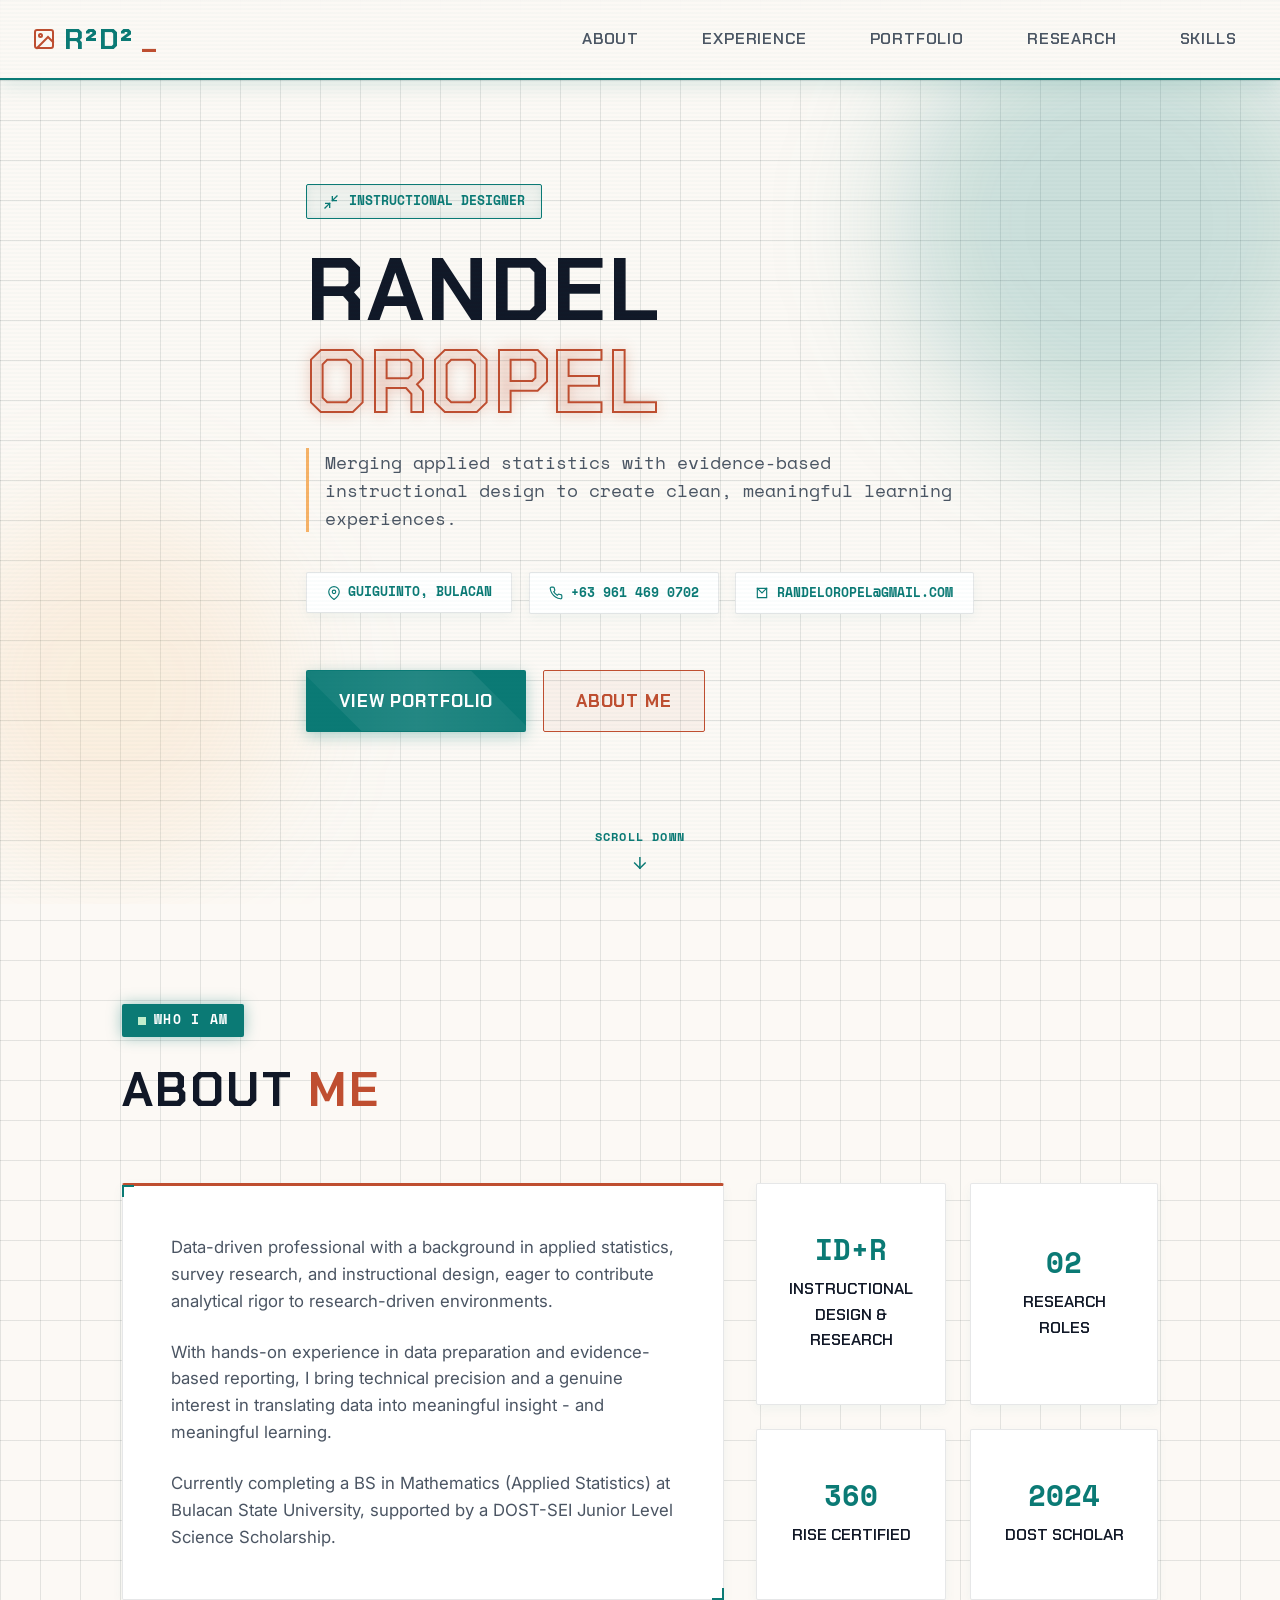
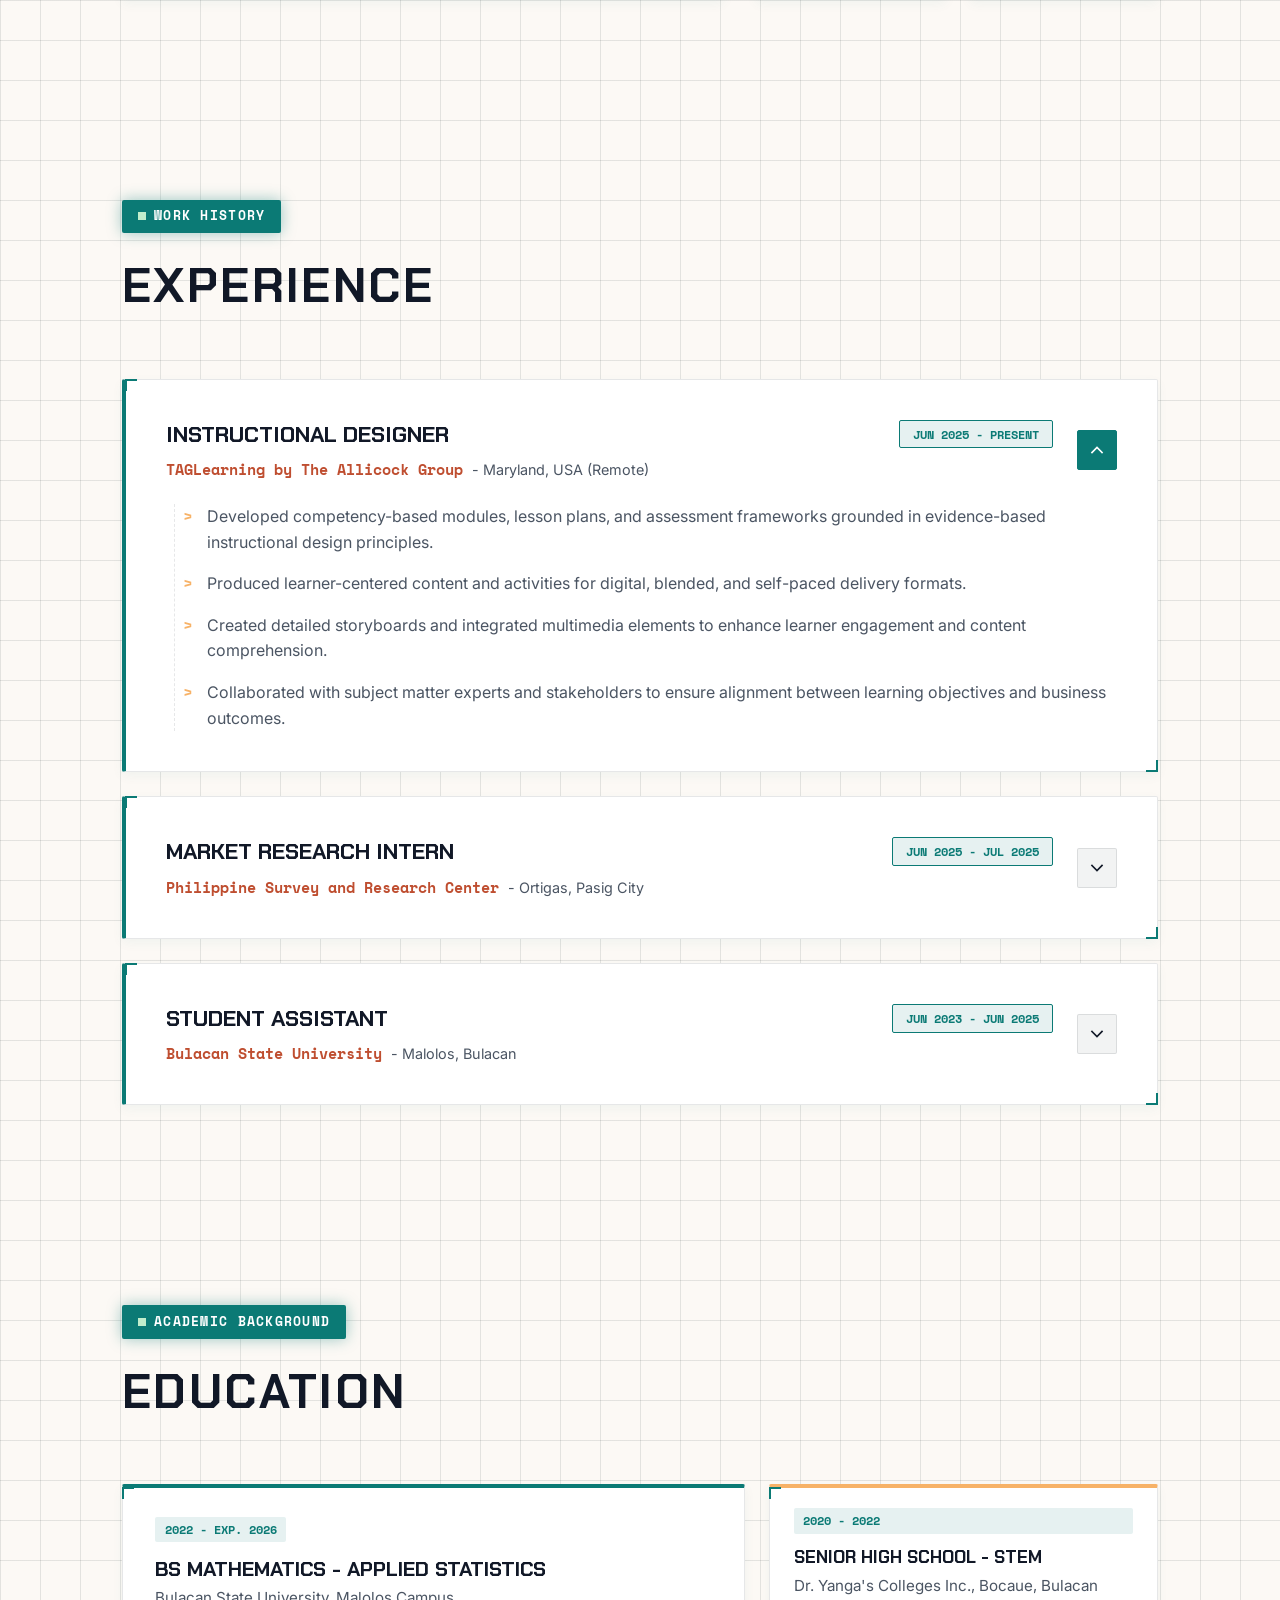
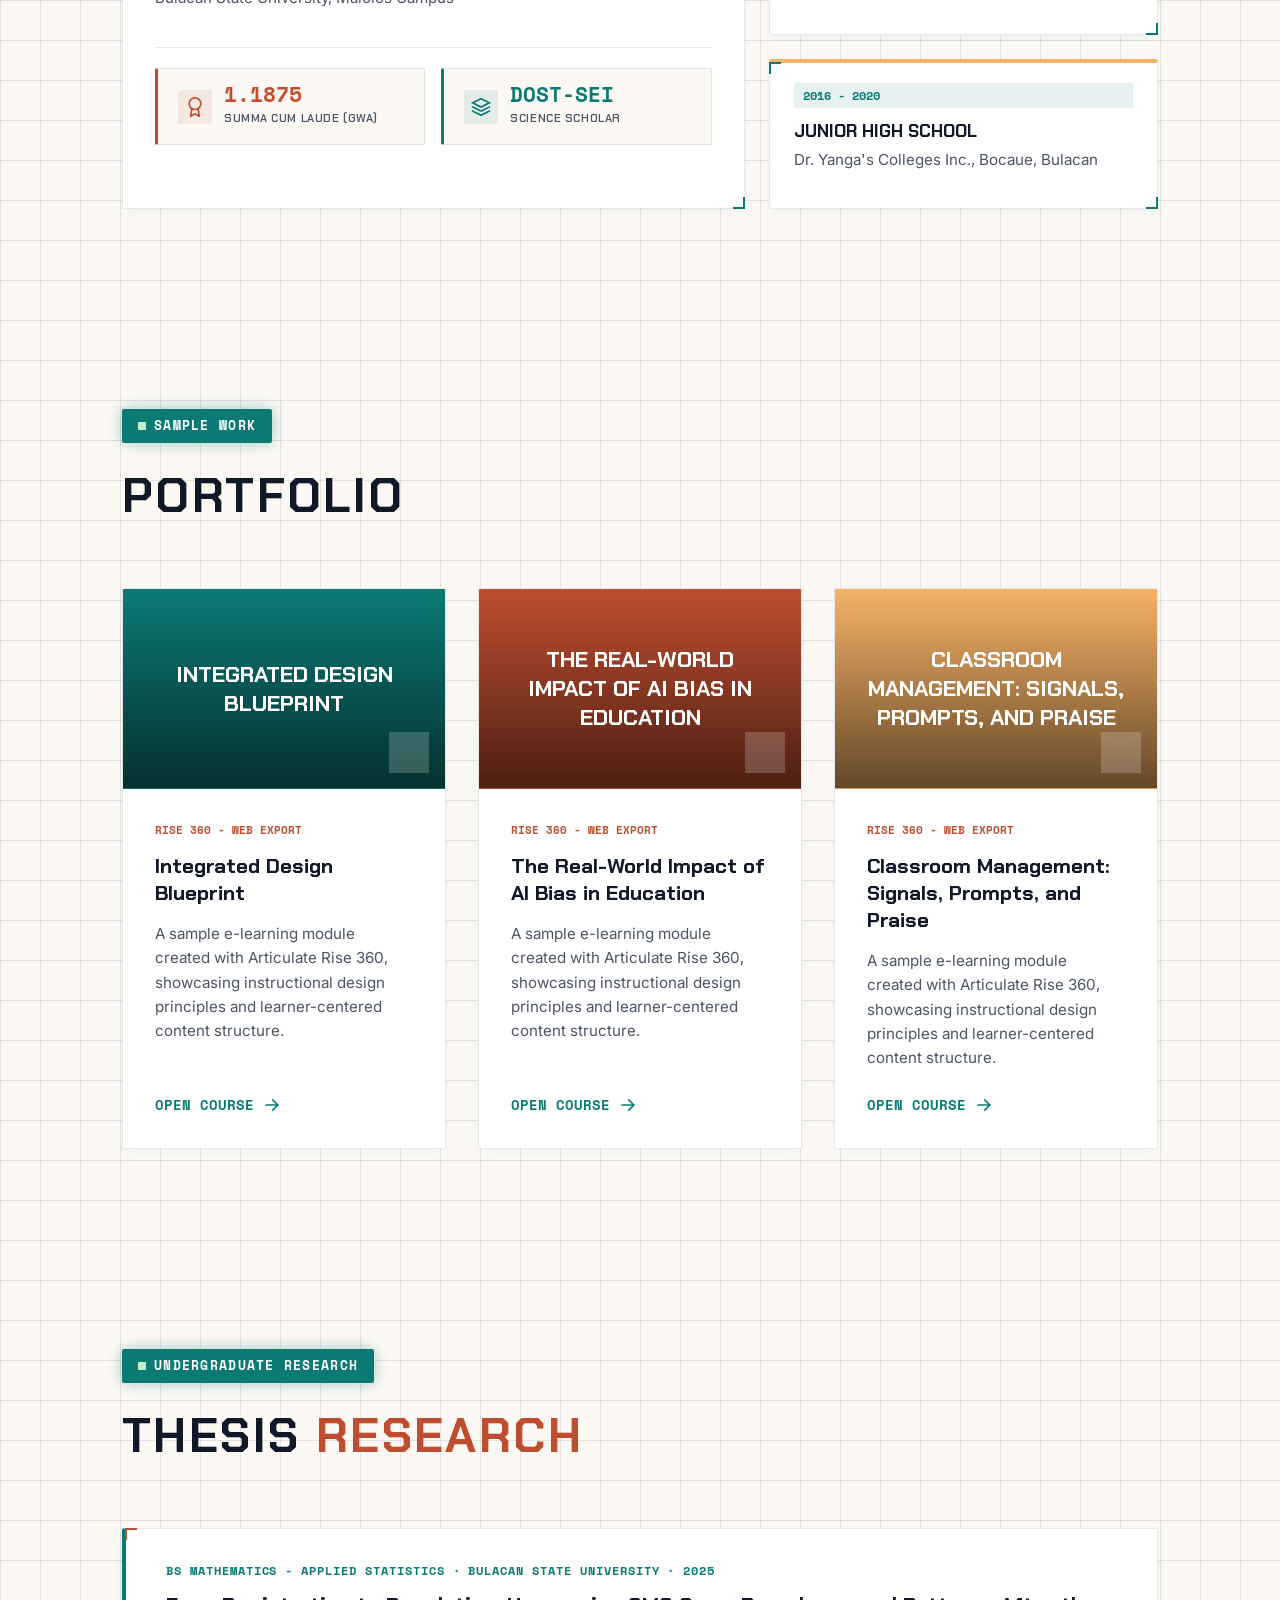
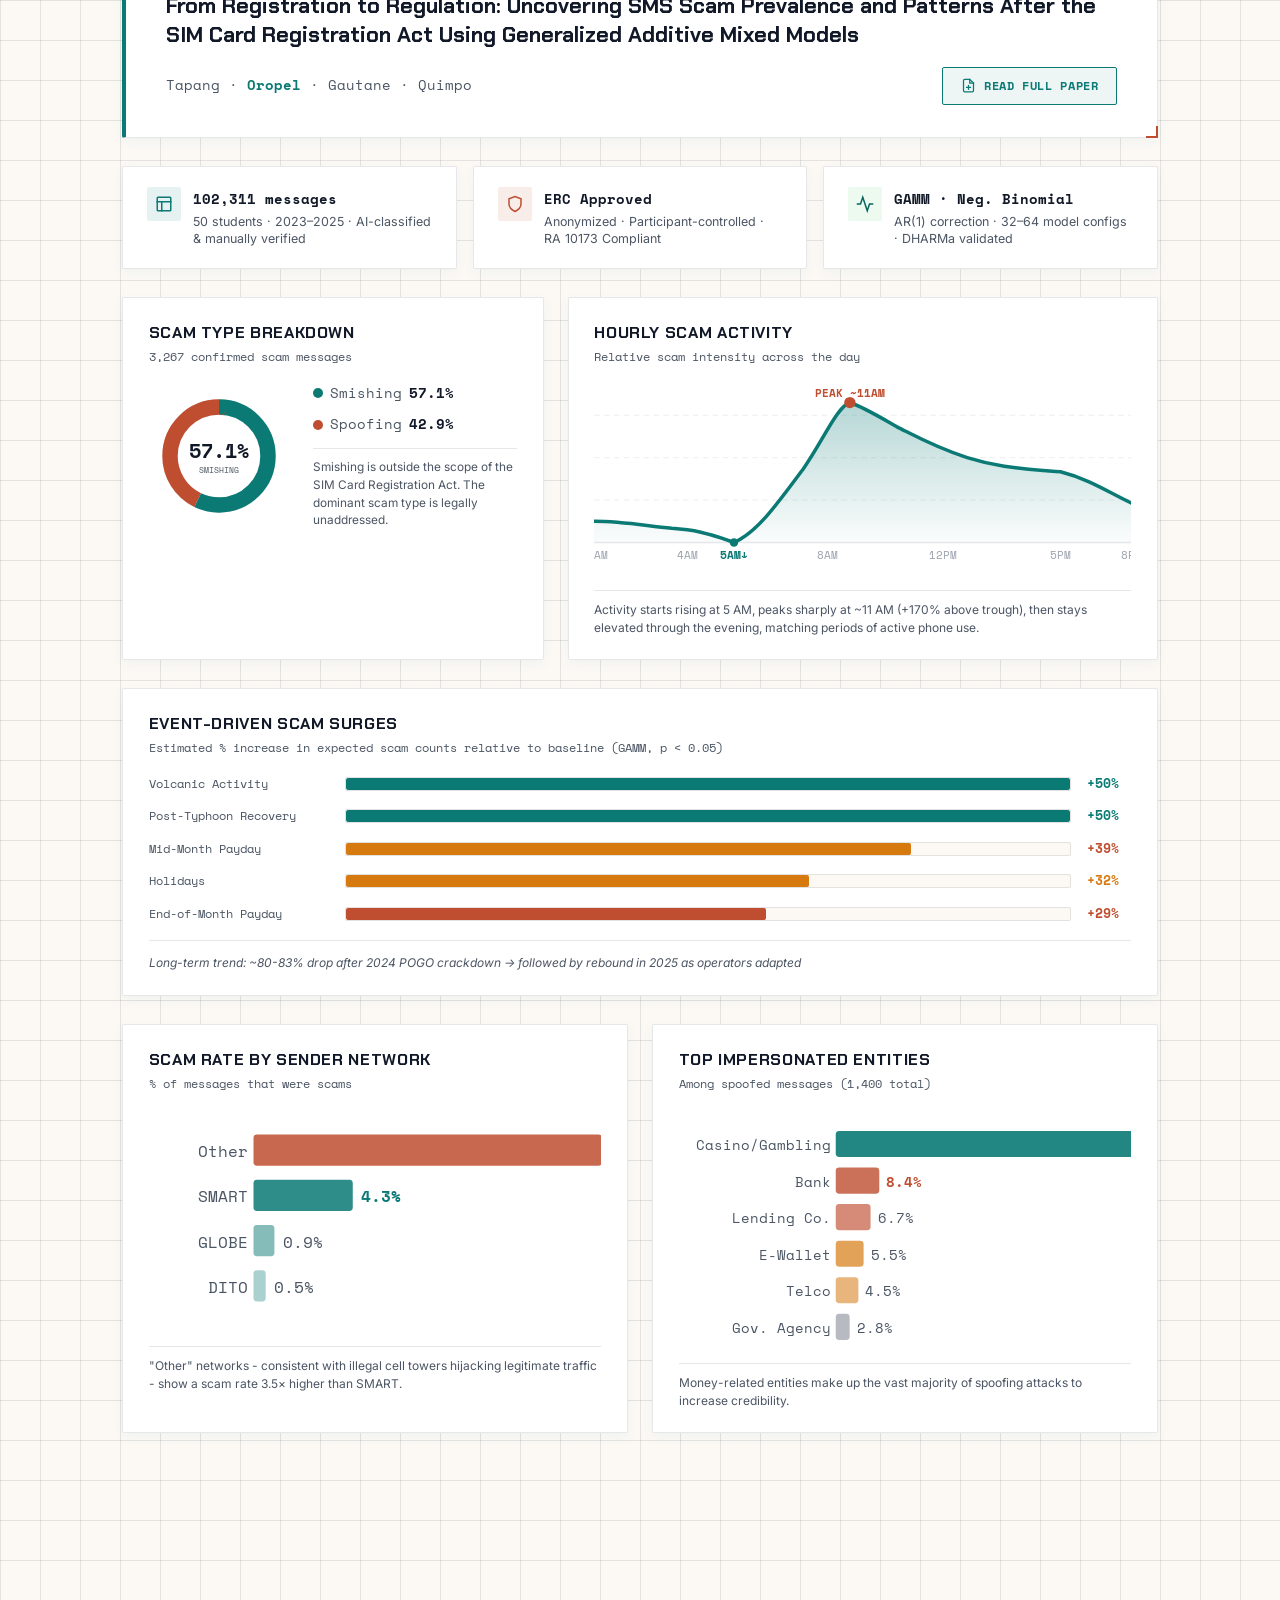
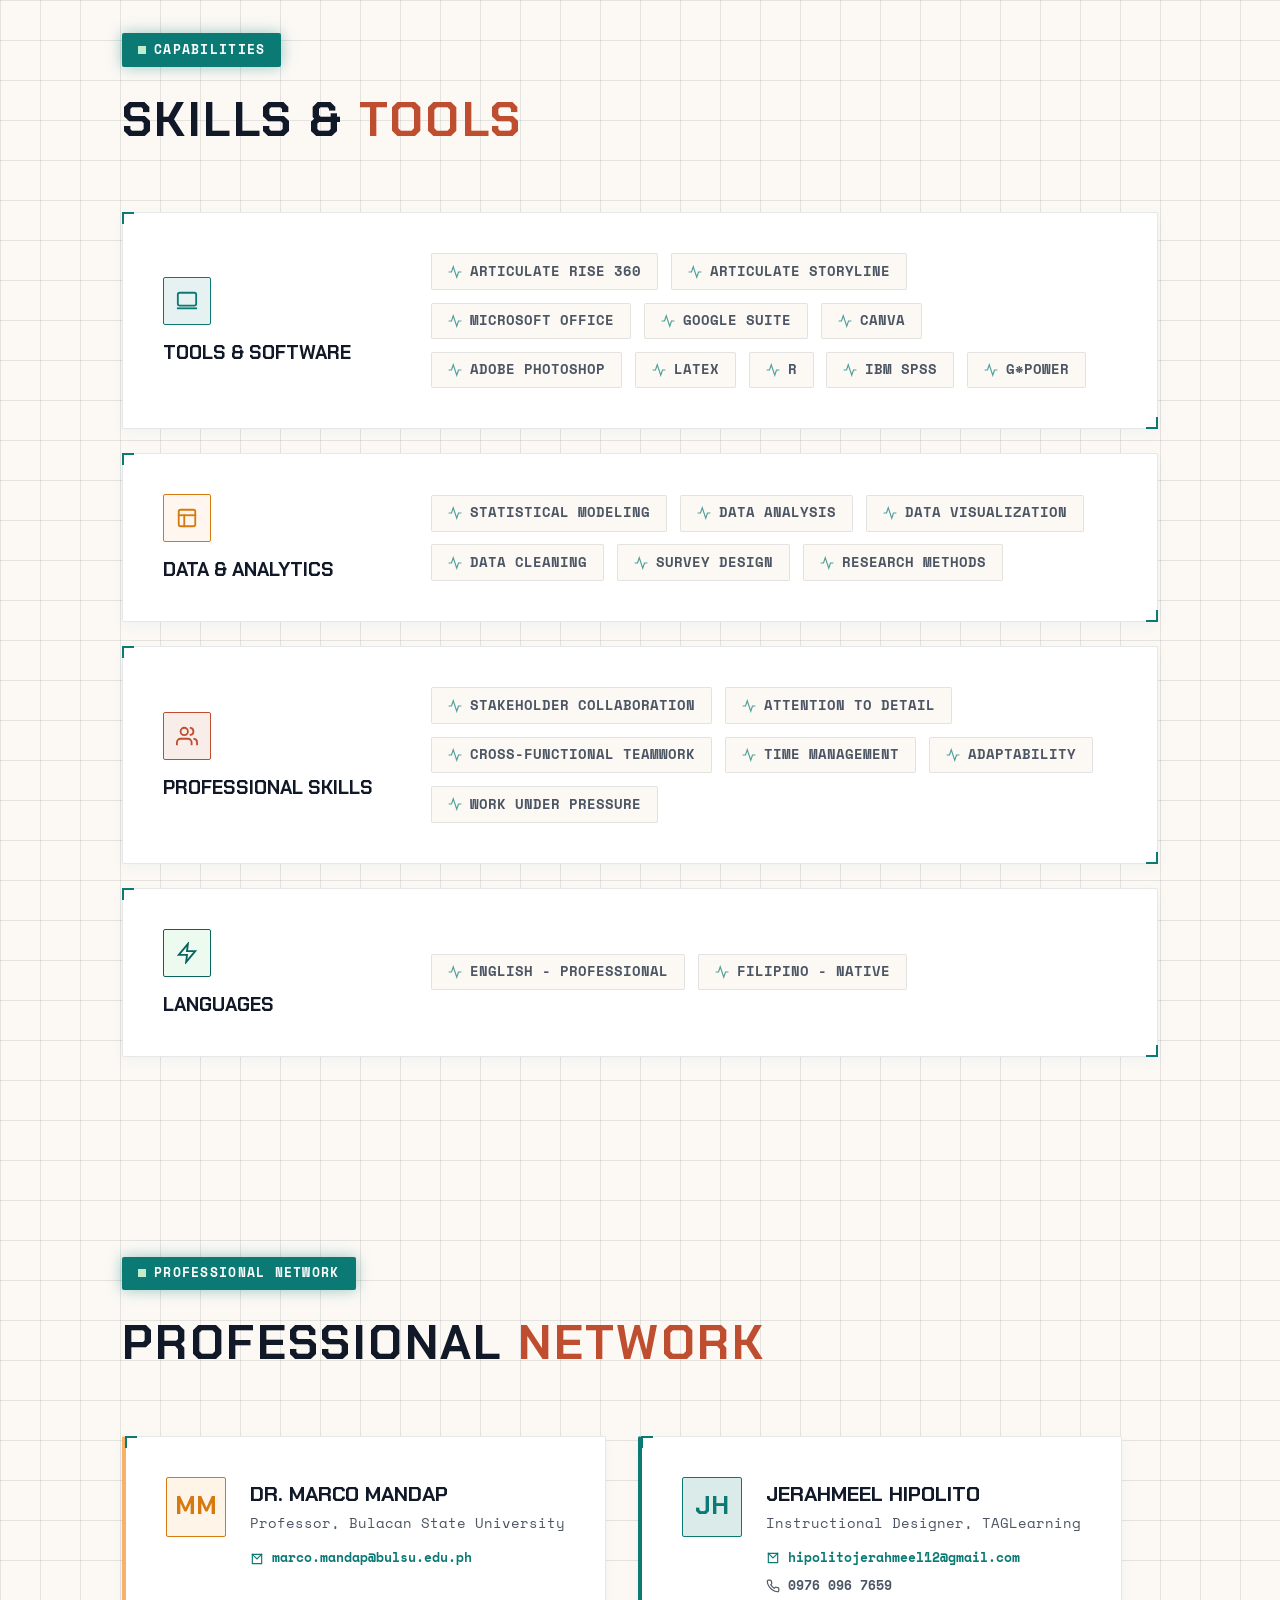
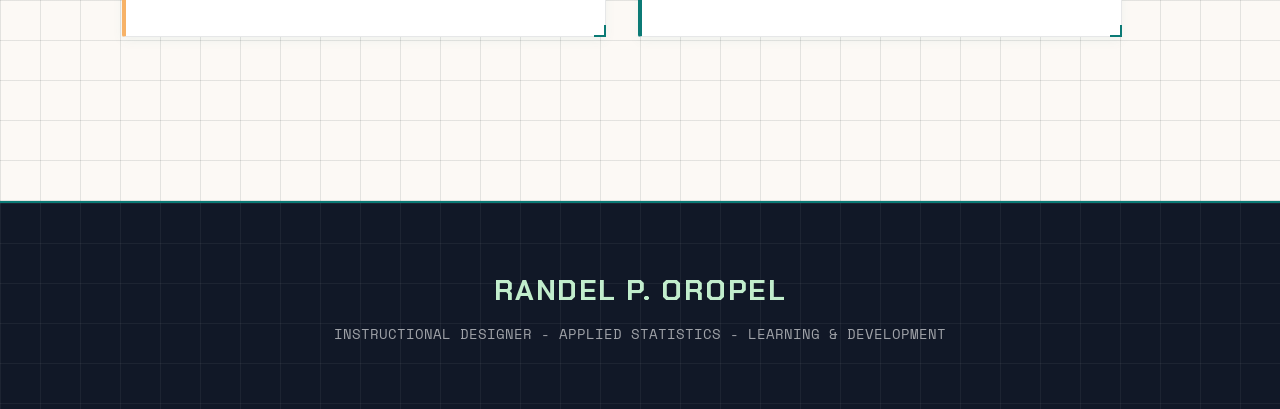
==== index.html @ b479fe87 "Update index.html" ====
<!DOCTYPE html>
<html lang="en">
<head>
  <meta charset="UTF-8" />
  <meta name="viewport" content="width=device-width, initial-scale=1.0" />
  <title>R²D² - Interactive Portfolio</title>
  
  <link rel="preconnect" href="https://fonts.googleapis.com" />
  <link rel="preconnect" href="https://fonts.gstatic.com" crossorigin />
  <link href="https://fonts.googleapis.com/css2?family=Chakra+Petch:wght@400;500;600;700&family=Inter:wght@400;500;600&family=Space+Mono:ital,wght@0,400;0,700;1,400&display=swap" rel="stylesheet" />

  <style>
    /* ─── Palette (Robotic HUD Theme) ────────────────────────── */
    :root {
      --rosy-copper:   #bf4e30;
      --tea-green:     #c1edcc;
      --ink-black:     #0d1b1e;
      --deep-ocean:    #0b7a75;
      --deep-ocean-glow: rgba(11, 122, 117, 0.4);
      --light-caramel: #f7b267;

      --bg:       #fcf9f5; 
      --surface:  #ffffff;
      --border-light: rgba(13, 27, 30, 0.1);
      --border:       rgba(11, 122, 117, 0.4); /* Teal robotic borders */
      --text-main:    #111827;
      --text-muted:   #4b5563;

      --font-display: 'Chakra Petch', sans-serif;
      --font-mono:    'Space Mono', monospace;
      --font-body:    'Inter', sans-serif;
      
      /* Sharper robotic corners */
      --radius-sm: 2px;
      --radius-md: 6px;
      --radius-lg: 8px;
      --radius-pill: 4px;

      --shadow-sm: 0 4px 12px rgba(11, 122, 117, 0.05);
      --shadow-glow: 0 0 15px var(--deep-ocean-glow);
      
      --transition: all 0.3s cubic-bezier(0.25, 0.8, 0.25, 1);
    }

    /* ─── Reset & Core Elements ──────────────────────────────── */
    *, *::before, *::after { box-sizing: border-box; margin: 0; padding: 0; }
    html { scroll-behavior: smooth; }
    body {
      background-color: var(--bg);
      /* Tech Grid Background */
      background-image: 
        linear-gradient(to right, var(--border-light) 1px, transparent 1px),
        linear-gradient(to bottom, var(--border-light) 1px, transparent 1px);
      background-size: 40px 40px;
      color: var(--text-main);
      font-family: var(--font-body);
      font-size: 16px;
      line-height: 1.6;
      overflow-x: hidden;
    }
    a { color: inherit; text-decoration: none; }
    svg { flex-shrink: 0; }

    /* HUD Scanline overlay */
    body::before {
      content: "";
      position: fixed;
      top: 0; left: 0; width: 100vw; height: 100vh;
      background: repeating-linear-gradient(0deg, transparent, transparent 2px, rgba(11, 122, 117, 0.02) 2px, rgba(11, 122, 117, 0.02) 4px);
      pointer-events: none;
      z-index: 9999;
    }

    .container { max-width: 1100px; margin: 0 auto; padding: 0 2rem; }
    
    .label {
      font-family: var(--font-mono);
      font-size: 0.8rem;
      font-weight: 700;
      letter-spacing: 0.1em;
      text-transform: uppercase;
      background: var(--deep-ocean);
      color: #ffffff;
      padding: 0.4rem 1rem;
      border-radius: var(--radius-sm);
      display: inline-flex;
      align-items: center;
      gap: 0.5rem;
      margin-bottom: 1.5rem;
      box-shadow: var(--shadow-glow);
    }
    .label::before {
      content: ''; display: inline-block; width: 8px; height: 8px; background: var(--tea-green); animation: blink 1s infinite;
    }

    @keyframes blink { 0%, 100% { opacity: 1; } 50% { opacity: 0; } }

    /* ─── NAV (Robotic HUD Header) ───────────────────────────── */
    nav {
      position: sticky; top: 0; z-index: 1000;
      width: 100%;
      padding: 1rem 2rem;
      display: flex; justify-content: space-between; align-items: center;
      background: rgba(252, 249, 245, 0.9);
      backdrop-filter: blur(8px);
      -webkit-backdrop-filter: blur(8px);
      border-bottom: 2px solid var(--deep-ocean);
      box-shadow: 0 4px 20px rgba(11, 122, 117, 0.15);
    }
    .nav-logo {
      font-family: var(--font-display);
      font-size: 1.8rem;
      font-weight: 800;
      color: var(--deep-ocean);
      display: flex; align-items: center; gap: 0.5rem;
      letter-spacing: 0.05em;
    }
    .nav-logo svg { color: var(--rosy-copper); }
    .cursor { animation: blink 1.2s infinite step-end; color: var(--rosy-copper); }
    
    .nav-links { display: flex; gap: 2.5rem; }
    .nav-links a {
      font-family: var(--font-display);
      font-size: 1rem;
      font-weight: 600;
      color: var(--text-muted);
      text-transform: uppercase;
      letter-spacing: 0.05em;
      transition: var(--transition);
      display: flex; align-items: center; gap: 0.3rem;
    }
    .nav-links a::before { content: '['; opacity: 0; color: var(--deep-ocean); transition: var(--transition); }
    .nav-links a::after { content: ']'; opacity: 0; color: var(--deep-ocean); transition: var(--transition); }
    .nav-links a:hover { color: var(--deep-ocean); text-shadow: 0 0 8px var(--deep-ocean-glow); }
    .nav-links a:hover::before, .nav-links a:hover::after { opacity: 1; }

    /* ─── HERO ───────────────────────────────────────────────── */
    #hero {
      min-height: calc(100vh - 76px);
      display: flex; align-items: center;
      position: relative; overflow: hidden;
      padding-top: 2rem;
    }
    
    /* Energy Orbs / Cores */
    .hero-shape {
      position: absolute; z-index: 0; border-radius: 50%;
      filter: blur(60px); animation: pulseCore 6s infinite alternate;
    }
    .hero-shape.s1 {
      width: 450px; height: 450px; background: rgba(11, 122, 117, 0.2);
      top: -10%; right: -5%;
    }
    .hero-shape.s2 {
      width: 350px; height: 350px; background: rgba(247, 178, 103, 0.15);
      bottom: 5%; left: -5%; animation-delay: -3s;
    }
    @keyframes pulseCore {
      0% { transform: scale(1); opacity: 0.8; }
      100% { transform: scale(1.1); opacity: 0.4; }
    }

    .hero-inner { position: relative; z-index: 1; display: flex; flex-direction: column; align-items: flex-start; }
    
    .hero-eyebrow {
      display: flex; align-items: center; gap: .6rem;
      margin-bottom: 1.5rem;
      background: rgba(11, 122, 117, 0.05);
      border: 1px solid var(--deep-ocean);
      padding: 0.4rem 1rem;
      border-radius: var(--radius-sm);
      font-family: var(--font-mono);
      font-weight: 700;
      font-size: 0.8rem;
      color: var(--deep-ocean);
      text-transform: uppercase;
      box-shadow: inset 0 0 10px rgba(11, 122, 117, 0.1);
    }
    .hero-eyebrow svg { color: var(--deep-ocean); }

    h1 {
      font-family: var(--font-display);
      font-size: clamp(3rem, 8vw, 5.5rem);
      font-weight: 800;
      line-height: 1.05;
      letter-spacing: 0.02em;
      margin-bottom: 1.2rem;
      color: var(--text-main);
      text-transform: uppercase;
    }
    h1 em {
      font-style: normal;
      color: transparent;
      -webkit-text-stroke: 2px var(--rosy-copper);
      text-shadow: 0 0 15px rgba(191, 78, 48, 0.3);
    }
    .hero-sub {
      font-family: var(--font-mono);
      font-size: clamp(0.9rem, 1.5vw, 1.1rem);
      font-weight: 400;
      line-height: 1.6;
      color: var(--text-muted);
      margin-bottom: 2.5rem;
      max-width: 650px;
      border-left: 3px solid var(--light-caramel);
      padding-left: 1rem;
    }
    .hero-contact {
      display: flex; flex-wrap: wrap; gap: 1rem;
      margin-bottom: 3.5rem;
    }
    .contact-pill {
      display: flex; align-items: center; gap: .5rem;
      font-family: var(--font-mono);
      font-size: 0.8rem; font-weight: 700;
      color: var(--deep-ocean); 
      background: var(--surface);
      padding: 0.6rem 1.2rem;
      border-radius: var(--radius-sm);
      border: 1px solid var(--border-light);
      box-shadow: var(--shadow-sm);
      transition: var(--transition);
      text-transform: uppercase;
    }
    a.contact-pill:hover { 
      background: var(--deep-ocean);
      color: #fff;
      border-color: var(--deep-ocean);
      transform: translateY(-2px);
      box-shadow: var(--shadow-glow);
    }
    a.contact-pill:hover svg { color: #fff; }

    .cta-row { display: flex; gap: 1rem; flex-wrap: wrap; }
    
    .btn {
      display: inline-flex; justify-content: center; align-items: center; gap: 0.6rem;
      padding: 1rem 2rem;
      font-family: var(--font-display);
      font-weight: 700;
      font-size: 1.1rem;
      border-radius: var(--radius-sm);
      cursor: pointer;
      transition: var(--transition);
      border: 1px solid transparent;
      text-transform: uppercase;
      letter-spacing: 0.05em;
    }
    .btn-primary { 
      background: var(--deep-ocean); 
      color: #fff; 
      box-shadow: 0 4px 15px rgba(11, 122, 117, 0.3);
      position: relative;
      overflow: hidden;
    }
    .btn-primary::after {
      content: ''; position: absolute; top: -50%; left: -50%; width: 200%; height: 200%;
      background: linear-gradient(45deg, transparent, rgba(255,255,255,0.1), transparent);
      transform: rotate(45deg); transition: 0.5s;
    }
    .btn-primary:hover::after { left: 100%; }
    .btn-primary:hover { 
      background: #09635f; 
      box-shadow: var(--shadow-glow);
    }
    .btn-outline { 
      background: rgba(191, 78, 48, 0.05); 
      color: var(--rosy-copper); 
      border-color: var(--rosy-copper);
    }
    .btn-outline:hover { 
      background: var(--rosy-copper);
      color: #fff; 
      box-shadow: 0 0 15px rgba(191, 78, 48, 0.4); 
    }

    .scroll-hint {
      position: absolute; bottom: 2rem; left: 50%;
      transform: translateX(-50%);
      display: flex; flex-direction: column; align-items: center; gap: .5rem;
      font-family: var(--font-mono); font-size: 0.75rem; font-weight: 700;
      color: var(--deep-ocean); animation: bounce 2s infinite;
      text-transform: uppercase; letter-spacing: 0.1em;
    }
    @keyframes bounce {
      0%,100% { transform: translateX(-50%) translateY(0); }
      50% { transform: translateX(-50%) translateY(6px); }
    }

    /* ─── SECTION BASE ───────────────────────────────────────── */
    section { padding: 100px 0; position: relative; z-index: 1; }
    .section-header { margin-bottom: 4rem; display: flex; flex-direction: column; align-items: flex-start; }
    .section-header h2 {
      font-family: var(--font-display);
      font-size: clamp(2.2rem, 5vw, 3rem);
      font-weight: 700; line-height: 1.2; color: var(--text-main);
      text-transform: uppercase; letter-spacing: 0.05em;
    }
    .section-header h2 em { font-style: normal; color: var(--rosy-copper); }

    /* ─── CARDS ─────────────────────────── */
    .card, .stat-card, .edu-card, .accordion-item, .skill-row, .ref-card {
      background: var(--surface); 
      border: 1px solid var(--border-light);
      border-radius: var(--radius-sm); 
      box-shadow: var(--shadow-sm);
      position: relative;
      transition: var(--transition);
    }
    
    .card::before, .edu-card::before, .skill-row::before, .accordion-item::before, .ref-card::before {
      content: ''; position: absolute; top: -1px; left: -1px; width: 12px; height: 12px;
      border-top: 2px solid var(--deep-ocean); border-left: 2px solid var(--deep-ocean);
      transition: var(--transition);
    }
    .card::after, .edu-card::after, .skill-row::after, .accordion-item::after, .ref-card::after {
      content: ''; position: absolute; bottom: -1px; right: -1px; width: 12px; height: 12px;
      border-bottom: 2px solid var(--deep-ocean); border-right: 2px solid var(--deep-ocean);
      transition: var(--transition);
    }
    .card:hover::before, .card:hover::after, .edu-card:hover::before, .edu-card:hover::after, 
    .skill-row:hover::before, .skill-row:hover::after, .accordion-item:hover::before, .accordion-item:hover::after,
    .ref-card:hover::before, .ref-card:hover::after {
      width: 24px; height: 24px; border-color: var(--rosy-copper);
    }

    .card:hover, .stat-card:hover, .edu-card:hover, .skill-row:hover, .ref-card:hover { 
      transform: translateY(-4px); 
      box-shadow: var(--shadow-glow); 
      border-color: var(--border);
    }

    /* ─── ABOUT ──────────────────────────────────────────────── */
    .about-grid { display: grid; grid-template-columns: 1.2fr 0.8fr; gap: 2rem; align-items: stretch; }
    .card { padding: 3rem; }
    .about-text { border-top: 3px solid var(--rosy-copper); }
    .about-text p { color: var(--text-muted); font-size: 1.05rem; margin-bottom: 1.5rem; }
    .about-text p:last-child { margin-bottom: 0; }
    .about-stats { display: grid; grid-template-columns: 1fr 1fr; gap: 1.5rem; }
    
    .stat-card {
      padding: 2rem; display: flex; flex-direction: column; justify-content: center; align-items: center; text-align: center;
    }
    .stat-card .num {
      font-family: var(--font-mono); font-size: 1.8rem; font-weight: 700;
      color: var(--deep-ocean); line-height: 1; margin-bottom: .8rem;
      white-space: nowrap;
    }
    .stat-card .desc { font-family: var(--font-display); font-size: 1rem; font-weight: 600; color: var(--text-main); text-transform: uppercase; }

    /* ─── EXPERIENCE (ACCORDION) ─────────────────────────────── */
    .accordion-container { display: flex; flex-direction: column; gap: 1.5rem; }
    .accordion-item { border-left: 4px solid var(--deep-ocean); }
    
    .accordion-header {
      width: 100%; text-align: left; background: transparent; border: none;
      padding: 2.5rem; cursor: pointer; display: flex; justify-content: space-between; align-items: center; color: inherit;
    }
    .accordion-item.open .accordion-header { padding-bottom: 1.5rem; }
    
    .accordion-header-content { flex: 1; display: flex; flex-direction: column; gap: 0.6rem; }
    .ti-header { display: flex; justify-content: space-between; align-items: center; flex-wrap: wrap; gap: 1rem; }
    .ti-role { font-family: var(--font-display); font-size: 1.4rem; font-weight: 700; color: var(--text-main); text-transform: uppercase;}
    .ti-date {
      font-family: var(--font-mono); font-size: 0.75rem; font-weight: 600;
      background: rgba(11, 122, 117, 0.1); color: var(--deep-ocean); border: 1px solid var(--deep-ocean);
      padding: 0.3rem 0.8rem; border-radius: var(--radius-sm);
    }
    .ti-org { font-family: var(--font-mono); font-size: 0.95rem; font-weight: 600; color: var(--rosy-copper); margin-bottom: 0; }
    .ti-org em { font-family: var(--font-body); font-style: normal; color: var(--text-muted); font-size: 0.9rem; font-weight: 400; }
    
    .accordion-icon {
      width: 40px; height: 40px; border-radius: var(--radius-sm);
      background: rgba(13, 27, 30, 0.05); border: 1px solid var(--border-light);
      display: flex; align-items: center; justify-content: center;
      transition: var(--transition); flex-shrink: 0; margin-left: 1.5rem; color: var(--text-main);
    }
    .accordion-item.open .accordion-icon { background: var(--deep-ocean); color: #fff; border-color: var(--deep-ocean); transform: rotate(180deg); }

    .accordion-content {
      max-height: 0; overflow: hidden; transition: max-height 0.5s cubic-bezier(0.25, 0.8, 0.25, 1), padding 0.3s ease; padding: 0 2.5rem;
    }
    .accordion-item.open .accordion-content { max-height: 1000px; padding-bottom: 2.5rem; }

    .ti-bullets { list-style: none; padding: 0; margin: 0; border-left: 1px dashed var(--border-light); margin-left: 0.5rem; }
    .ti-bullets li {
      position: relative; padding-left: 2rem; color: var(--text-muted); font-weight: 400; font-size: 1rem; margin-bottom: 1rem;
    }
    .ti-bullets li:last-child { margin-bottom: 0; }
    .ti-bullets li::before {
      content: '>'; position: absolute; left: 0.5rem; top: 0; color: var(--light-caramel); font-family: var(--font-mono); font-weight: bold;
    }

    /* ─── EDUCATION ─────────────────────────────────── */
    .edu-grid { display: grid; grid-template-columns: 1.6fr 1fr; gap: 1.5rem; align-items: stretch; }
    .edu-column { display: flex; flex-direction: column; gap: 1.5rem; height: 100%; }
    .edu-card { padding: 1.75rem 2rem; display: flex; flex-direction: column; }
    .college-card { border-top: 4px solid var(--deep-ocean); height: 100%; }
    .hs-card { border-top: 4px solid var(--light-caramel); justify-content: center; flex: 1; padding: 1.25rem 1.5rem; }
    
    .edu-degree { font-family: var(--font-display); font-size: 1.3rem; font-weight: 700; margin-bottom: .3rem; color: var(--text-main); line-height: 1.3; text-transform: uppercase;}
    .hs-card .edu-degree { font-size: 1.1rem; }
    .edu-school { color: var(--text-muted); font-size: 0.95rem; font-weight: 400; margin-bottom: 1rem; }
    .edu-years { font-family: var(--font-mono); font-weight: 600; font-size: .75rem; color: var(--deep-ocean); margin-bottom: 0.75rem; display: inline-block; background: rgba(11,122,117,0.1); padding: 0.2rem 0.6rem; border-radius: 2px;}
    
    .edu-widgets { display: grid; grid-template-columns: 1fr 1fr; gap: 1rem; margin-top: 1.25rem; padding-top: 1.25rem; border-top: 1px solid var(--border-light); }
    .edu-widget {
      background: var(--bg); border: 1px solid var(--border-light); border-radius: var(--radius-sm);
      padding: 1rem 1.25rem; display: flex; flex-direction: row; align-items: center; gap: 0.75rem; transition: var(--transition);
      position: relative; overflow: hidden;
    }
    .honor-widget { border-left: 3px solid var(--rosy-copper); }
    .scholar-widget { border-left: 3px solid var(--deep-ocean); }
    .edu-widget:hover { transform: translateY(-2px); box-shadow: var(--shadow-sm); }
    
    .widget-icon {
      width: 34px; height: 34px; flex-shrink: 0; border-radius: var(--radius-sm);
      display: flex; align-items: center; justify-content: center;
    }
    .honor-widget .widget-icon { background: rgba(191, 78, 48, 0.1); color: var(--rosy-copper); }
    .scholar-widget .widget-icon { background: rgba(11, 122, 117, 0.1); color: var(--deep-ocean); }

    .widget-data { display: flex; flex-direction: column; }
    .widget-value { font-family: var(--font-mono); font-size: 1.3rem; font-weight: 700; line-height: 1; }
    .honor-widget .widget-value { color: var(--rosy-copper); }
    .scholar-widget .widget-value { color: var(--deep-ocean); }

    .widget-label {
      font-family: var(--font-display); font-size: 0.7rem; font-weight: 600; text-transform: uppercase;
      color: var(--text-muted); letter-spacing: 0.05em; margin-top: 0.3rem;
    }

    /* ─── RESEARCH / THESIS ──────────────────────────────────── */
    .research-card {
      border-top: 5px solid var(--deep-ocean);
      padding: 3rem;
    }
    .research-highlights h3 {
      font-family: var(--font-display);
      font-size: 1.2rem;
      color: var(--text-main);
      text-transform: uppercase;
      margin-bottom: 0.5rem;
    }

    /* ─── COURSES ────────────────────────────────────────────── */
    .courses-grid { display: grid; grid-template-columns: repeat(auto-fill, minmax(320px, 1fr)); gap: 2rem; }
    .course-card {
      background: var(--surface); border: 1px solid var(--border-light); border-radius: var(--radius-sm);
      overflow: hidden; cursor: pointer; box-shadow: var(--shadow-sm); transition: var(--transition);
      display: flex; flex-direction: column; position: relative;
    }
    .course-card::before, .course-card::after { display: none; } /* Remove brackets for images */
    .course-card:hover { transform: translateY(-6px); box-shadow: var(--shadow-glow); border-color: var(--border); }
    .course-thumb { height: 200px; position: relative; overflow: hidden; display: flex; align-items: center; justify-content: center; padding: 2rem; border-bottom: 1px solid var(--border-light); }
    .course-thumb::after { content:''; position: absolute; inset: 0; background: linear-gradient(0deg, rgba(0,0,0,0.6), transparent); }
    .course-thumb .thumb-label { font-family: var(--font-display); font-size: 1.4rem; font-weight: 700; color: #fff; text-align: center; line-height: 1.3; z-index: 2; text-transform: uppercase; }
    .course-thumb .play-icon {
      position: absolute; bottom: 1rem; right: 1rem; width: 40px; height: 40px; border-radius: var(--radius-sm);
      background: rgba(255, 255, 255, 0.2); backdrop-filter: blur(4px); display: flex; align-items: center; justify-content: center;
      color: #fff; z-index: 3; transition: var(--transition); border: 1px solid rgba(255,255,255,0.4);
    }
    .course-card:hover .play-icon { background: var(--deep-ocean); border-color: var(--deep-ocean); }
    .course-body { padding: 2rem; flex: 1; display: flex; flex-direction: column; background: var(--surface); }
    .course-tag { font-family: var(--font-mono); font-size: 0.7rem; font-weight: 700; color: var(--rosy-copper); margin-bottom: 0.8rem; text-transform: uppercase; }
    .course-title { font-family: var(--font-display); font-size: 1.3rem; font-weight: 700; line-height: 1.3; margin-bottom: 1rem; color: var(--text-main); }
    .course-desc { font-size: 0.95rem; font-weight: 400; color: var(--text-muted); flex: 1; margin-bottom: 1.5rem; line-height: 1.6; }
    .course-cta {
      display: inline-flex; align-items: center; gap: .5rem; font-family: var(--font-mono); font-weight: 700; font-size: 0.85rem; color: var(--deep-ocean); transition: var(--transition); text-transform: uppercase;
    }
    .course-card:hover .course-cta svg { transform: translateX(4px); }

    /* ─── SKILLS ─────────────────────────────────────────────── */
    .skills-list { display: flex; flex-direction: column; gap: 1.5rem; }
    .skill-row { padding: 2.5rem; display: flex; gap: 3rem; align-items: center; }
    
    .skill-category { flex: 0 0 220px; display: flex; flex-direction: column; gap: 1rem; }
    .skill-icon-box {
      width: 48px; height: 48px; border-radius: var(--radius-sm); border: 1px solid var(--border-light);
      display: flex; align-items: center; justify-content: center;
    }
    .skill-row:nth-child(1) .skill-icon-box { background: rgba(11, 122, 117, 0.1); color: var(--deep-ocean); border-color: var(--deep-ocean); }
    .skill-row:nth-child(2) .skill-icon-box { background: rgba(247, 178, 103, 0.1); color: #d67a10; border-color: #d67a10; }
    .skill-row:nth-child(3) .skill-icon-box { background: rgba(191, 78, 48, 0.1); color: var(--rosy-copper); border-color: var(--rosy-copper); }
    .skill-row:nth-child(4) .skill-icon-box { background: rgba(193, 237, 204, 0.3); color: #09635f; border-color: #09635f; }

    .skill-category h3 { font-family: var(--font-display); font-size: 1.2rem; font-weight: 700; color: var(--text-main); line-height: 1.2; text-transform: uppercase; }
    
    .skill-tags { display: flex; flex-wrap: wrap; gap: 0.8rem; flex: 1; }
    .skill-tag {
      padding: 0.4rem 1rem; font-size: 0.85rem; font-family: var(--font-mono); font-weight: 600;
      border-radius: var(--radius-sm); background: var(--bg); border: 1px solid var(--border-light);
      color: var(--text-muted); transition: var(--transition); display: inline-flex; align-items: center; gap: 0.5rem; text-transform: uppercase;
    }
    .skill-tag svg { color: var(--deep-ocean); opacity: 0.7; }
    .skill-tag:hover { background: var(--deep-ocean); color: #fff; border-color: var(--deep-ocean); transform: translateY(-2px); box-shadow: var(--shadow-sm); }
    .skill-tag:hover svg { color: var(--tea-green); opacity: 1; }

    /* ─── REFERENCES ─────────────────────────────────────────── */
    .ref-card { padding: 2.5rem; display: inline-flex; gap: 1.5rem; align-items: flex-start; min-width: 320px; max-width: 500px; border-left: 4px solid var(--light-caramel); }
    .ref-icon {
      width: 60px; height: 60px; flex-shrink: 0; border-radius: var(--radius-sm);
      background: rgba(247, 178, 103, 0.15); border: 1px solid #d67a10;
      display: flex; align-items: center; justify-content: center;
      font-family: var(--font-display); font-size: 1.6rem; font-weight: 700; color: #d67a10;
    }
    .ref-name { font-family: var(--font-display); font-size: 1.3rem; font-weight: 700; color: var(--text-main); text-transform: uppercase; }
    .ref-title { font-family: var(--font-mono); font-size: 0.85rem; font-weight: 400; color: var(--text-muted); margin: .2rem 0 .8rem 0; }
    .ref-email { font-family: var(--font-mono); font-size: 0.8rem; font-weight: 600; color: var(--deep-ocean); display: inline-flex; align-items: center; gap: 0.5rem; }

    /* ─── FOOTER ─────────────────────────────────────────────── */
    footer {
      background: var(--text-main); border-top: 2px solid var(--deep-ocean);
      padding: 4rem 2rem; text-align: center; margin-top: 4rem; color: #ffffff;
      position: relative;
    }
    footer::before {
      content: ''; position: absolute; top: 0; left: 0; width: 100%; height: 100%;
      background-image: linear-gradient(to right, rgba(255,255,255,0.05) 1px, transparent 1px), linear-gradient(to bottom, rgba(255,255,255,0.05) 1px, transparent 1px);
      background-size: 40px 40px; pointer-events: none;
    }
    .footer-name { font-family: var(--font-display); font-size: 1.8rem; font-weight: 700; color: var(--tea-green); margin-bottom: .5rem; letter-spacing: 0.05em; text-transform: uppercase;}
    .footer-note { font-family: var(--font-mono); font-weight: 400; font-size: 0.9rem; color: rgba(255, 255, 255, 0.6); text-transform: uppercase; }

    /* ─── MODAL / LIGHTBOX ───────────────────────────────────── */
    #modal {
      display: none; position: fixed; inset: 0; z-index: 9999;
      background: rgba(13, 27, 30, 0.85); backdrop-filter: blur(10px); -webkit-backdrop-filter: blur(10px); flex-direction: column;
    }
    #modal.open { display: flex; }
    .modal-bar {
      display: flex; justify-content: space-between; align-items: center;
      padding: 1rem 2rem; background: var(--text-main); border-bottom: 2px solid var(--deep-ocean); flex-shrink: 0;
    }
    .modal-title { font-family: var(--font-display); font-size: 1.2rem; font-weight: 700; color: var(--tea-green); text-transform: uppercase; letter-spacing: 0.05em; }
    .modal-close {
      background: var(--surface); border: 1px solid var(--border-light);
      cursor: pointer; font-family: var(--font-mono); font-weight: 700; font-size: 0.8rem;
      color: var(--text-main); display: flex; align-items: center; gap: .5rem; text-transform: uppercase;
      padding: .5rem 1.2rem; border-radius: var(--radius-sm); transition: var(--transition);
    }
    .modal-close:hover { background: var(--rosy-copper); color: #fff; border-color: var(--rosy-copper); }
    #courseFrame { flex: 1; width: 100%; border: none; background: #fff; margin: 0; height: 100%; }

    /* ─── Animations ─────────────────────────────────────────── */
    @keyframes fadeUp {
      0% { opacity: 0; transform: translateY(20px); filter: blur(4px); }
      100% { opacity: 1; transform: translateY(0); filter: blur(0); }
    }
    .fade-in { animation: fadeUp .8s cubic-bezier(0.25, 0.8, 0.25, 1) both; }
    .delay-1 { animation-delay: .1s; }
    .delay-2 { animation-delay: .2s; }
    .delay-3 { animation-delay: .3s; }
    .delay-4 { animation-delay: .4s; }

    /* ─── THESIS SECTION ─────────────────────────────────────── */
    .thesis-wrapper { display: flex; flex-direction: column; gap: 1.75rem; }

    .thesis-title-block {
      background: var(--surface); border: 1px solid var(--border-light); border-left: 4px solid var(--deep-ocean);
      border-radius: var(--radius-sm); padding: 2rem 2.5rem; box-shadow: var(--shadow-sm); position: relative;
    }
    .thesis-title-block::before { content: ''; position: absolute; top: -1px; left: -1px; width: 12px; height: 12px; border-top: 2px solid var(--rosy-copper); border-left: 2px solid var(--rosy-copper); }
    .thesis-title-block::after { content: ''; position: absolute; bottom: -1px; right: -1px; width: 12px; height: 12px; border-bottom: 2px solid var(--rosy-copper); border-right: 2px solid var(--rosy-copper); }
    .thesis-kicker { font-family: var(--font-mono); font-size: 0.75rem; font-weight: 700; color: var(--deep-ocean); text-transform: uppercase; letter-spacing: 0.08em; margin-bottom: 0.75rem; }
    .thesis-title { font-family: var(--font-display); font-size: clamp(1rem, 1.8vw, 1.35rem); font-weight: 700; line-height: 1.35; color: var(--text-main); margin-bottom: 1rem; }
    .thesis-meta-row { display: flex; align-items: center; justify-content: space-between; flex-wrap: wrap; gap: 1rem; }
    .thesis-authors { font-family: var(--font-mono); font-size: 0.85rem; color: var(--text-muted); }
    .thesis-authors strong { color: var(--deep-ocean); }
    .thesis-pdf-btn {
      display: inline-flex; align-items: center; gap: 0.5rem;
      font-family: var(--font-mono); font-size: 0.78rem; font-weight: 700; text-transform: uppercase; letter-spacing: 0.05em;
      color: var(--deep-ocean); background: rgba(11,122,117,0.07); border: 1px solid var(--deep-ocean);
      padding: 0.5rem 1.1rem; border-radius: var(--radius-sm); transition: var(--transition);
      cursor: pointer;
    }
    .thesis-pdf-btn:hover { background: var(--deep-ocean); color: #fff; box-shadow: var(--shadow-glow); }

    /* Meta pills */
    .thesis-meta-pills { display: grid; grid-template-columns: repeat(3, 1fr); gap: 1rem; }
    .tmp {
      display: flex; align-items: flex-start; gap: 0.75rem;
      background: var(--surface); border: 1px solid var(--border-light);
      border-radius: var(--radius-sm); padding: 1.25rem 1.5rem; box-shadow: var(--shadow-sm);
    }
    .tmp-icon { flex-shrink: 0; width: 34px; height: 34px; border-radius: var(--radius-sm); display: flex; align-items: center; justify-content: center; }
    .tmp-teal .tmp-icon { background: rgba(11,122,117,0.1); color: var(--deep-ocean); }
    .tmp-copper .tmp-icon { background: rgba(191,78,48,0.1); color: var(--rosy-copper); }
    .tmp-green .tmp-icon { background: rgba(193,237,204,0.3); color: #09635f; }
    .tmp-val { font-family: var(--font-mono); font-size: 0.9rem; font-weight: 700; color: var(--text-main); margin-bottom: 0.2rem; }
    .tmp-label { font-size: 0.78rem; color: var(--text-muted); line-height: 1.4; }

    /* Charts */
    .thesis-charts-row { display: grid; grid-template-columns: 1fr 1.4fr; gap: 1.5rem; }
    .thesis-chart-card {
      background: var(--surface); border: 1px solid var(--border-light); border-radius: var(--radius-sm);
      padding: 1.4rem 1.6rem; box-shadow: var(--shadow-sm);
    }
    .thesis-chart-full { grid-column: 1 / -1; }
    .tcc-header { font-family: var(--font-display); font-size: 1rem; font-weight: 700; text-transform: uppercase; letter-spacing: 0.04em; color: var(--text-main); margin-bottom: 0.15rem; }
    .tcc-sub { font-family: var(--font-mono); font-size: 0.72rem; color: var(--text-muted); margin-bottom: 1rem; }

    /* Donut chart adjustments */
    .donut-wrap { display: flex; flex-direction: row; align-items: center; gap: 1.5rem; }
    .donut-svg { width: 140px; flex-shrink: 0; }
    .donut-legend { display: flex; flex-direction: column; gap: 0.6rem; justify-content: center; flex: 1; }
    .dl-item { display: flex; align-items: center; gap: 0.45rem; font-family: var(--font-mono); font-size: 0.85rem; }
    .dl-dot { width: 10px; height: 10px; border-radius: 50%; flex-shrink: 0; }
    .dl-key { color: var(--text-muted); }
    .dl-pct { font-weight: 700; color: var(--text-main); }
    .dl-note { font-size: 0.74rem; color: var(--text-muted); line-height: 1.5; border-top: 1px solid var(--border-light); padding-top: 0.6rem; margin-top: 0.2rem; text-align: left; max-width: 100%; }

    /* Time-of-day chart */
    .tod-svg { width: 100%; margin-top: 0.25rem; }
    .tod-note { font-size: 0.75rem; color: var(--text-muted); line-height: 1.5; margin-top: 0.75rem; border-top: 1px solid var(--border-light); padding-top: 0.6rem; }

    /* Event bars */
    .event-bars { display: flex; flex-direction: column; gap: 0.75rem; }
    .eb-row { display: flex; align-items: center; gap: 1rem; }
    .eb-label { font-family: var(--font-mono); font-size: 0.78rem; color: var(--text-muted); width: 180px; flex-shrink: 0; }
    .eb-track { flex: 1; height: 14px; background: var(--bg); border-radius: 2px; overflow: hidden; border: 1px solid var(--border-light); }
    .eb-bar { height: 100%; border-radius: 2px; transition: width 1s ease; }
    .eb-pct { font-family: var(--font-mono); font-size: 0.8rem; font-weight: 700; width: 44px; flex-shrink: 0; }
    .eb-divider { font-size: 0.75rem; color: var(--text-muted); border-top: 1px solid var(--border-light); padding-top: 0.75rem; margin-top: 0.25rem; font-style: italic; }

    /* Bottom charts row */
    .thesis-bottom-row { display: grid; grid-template-columns: 1fr 1fr; gap: 1.5rem; }

    /* Responsive Adjustments */
    @media (max-width: 900px) {
      .about-grid { grid-template-columns: 1fr; }
      .about-stats { grid-template-columns: 1fr 1fr; }
      .edu-grid { grid-template-columns: 1fr; } 
      .thesis-meta-pills { grid-template-columns: 1fr; }
      .thesis-charts-row { grid-template-columns: 1fr; }
      .thesis-bottom-row { grid-template-columns: 1fr; }
      .eb-label { width: 130px; }
    }
    @media (max-width: 768px) {
      .nav-links { display: none; }
      section { padding: 80px 0; }
      .ti-header { flex-direction: column; align-items: flex-start; gap: 0.5rem; }
      .skill-row { flex-direction: column; align-items: flex-start; gap: 1.5rem; }
      .skill-category { flex: auto; flex-direction: row; align-items: center; }
      .edu-widgets { grid-template-columns: 1fr; }
      #courseFrame { margin: 0; border-radius: 0; height: 100%; }
      .donut-wrap { flex-direction: column; } 
      .donut-svg { width: 160px; }
    }
  </style>
</head>
<body>

<div id="modal">
  <div class="modal-bar">
    <span class="modal-title" id="modalTitle">Course Preview</span>
    <button class="modal-close" onclick="closeModal()">
      <svg width="16" height="16" viewBox="0 0 24 24" fill="none" stroke="currentColor" stroke-width="2" stroke-linecap="square">
        <line x1="18" y1="6" x2="6" y2="18"></line><line x1="6" y1="6" x2="18" y2="18"></line>
      </svg>
      CLOSE
    </button>
  </div>
  <iframe id="courseFrame" title="Course Preview" allowfullscreen></iframe>
</div>

<nav>
  <div class="nav-logo">
    <svg width="24" height="24" viewBox="0 0 24 24" fill="none" stroke="currentColor" stroke-width="2" stroke-linecap="square">
      <rect x="3" y="3" width="18" height="18" rx="2" ry="2"></rect><circle cx="8.5" cy="8.5" r="1.5"></circle><polyline points="21 15 16 10 5 21"></polyline>
    </svg>
    R²D²<span class="cursor">_</span>
  </div>
  <div class="nav-links">
    <a href="#about">About</a>
    <a href="#experience">Experience</a>
    <a href="#courses">Portfolio</a>
    <a href="#thesis">Research</a>
    <a href="#skills">Skills</a>
  </div>
</nav>

<section id="hero">
  <div class="hero-shape s1"></div>
  <div class="hero-shape s2"></div>
  <div class="hero-shape s3"></div>
  <div class="container hero-inner">
    <div class="hero-eyebrow fade-in">
      <svg width="16" height="16" viewBox="0 0 24 24" fill="none" stroke="currentColor" stroke-width="2" stroke-linecap="square">
        <polyline points="4 14 10 14 10 20"></polyline><polyline points="20 10 14 10 14 4"></polyline><line x1="14" y1="10" x2="21" y2="3"></line><line x1="3" y1="21" x2="10" y2="14"></line>
      </svg>
      Instructional Designer
    </div>
    <h1 class="fade-in delay-1">Randel <br><em>Oropel</em></h1>
    <p class="hero-sub fade-in delay-2">Merging applied statistics with evidence-based instructional design to create clean, meaningful learning experiences.</p>
    <div class="hero-contact fade-in delay-3">
      <span class="contact-pill">
        <svg width="14" height="14" viewBox="0 0 24 24" fill="none" stroke="currentColor" stroke-width="2" stroke-linecap="square"><path d="M21 10c0 7-9 13-9 13s-9-6-9-13a9 9 0 0 1 18 0z"></path><circle cx="12" cy="10" r="3"></circle></svg>
        Guiguinto, Bulacan
      </span>
      <a href="tel:+639614690702" class="contact-pill">
        <svg width="14" height="14" viewBox="0 0 24 24" fill="none" stroke="currentColor" stroke-width="2" stroke-linecap="square"><path d="M22 16.92v3a2 2 0 0 1-2.18 2 19.79 19.79 0 0 1-8.63-3.07 19.5 19.5 0 0 1-6-6 19.79 19.79 0 0 1-3.07-8.67A2 2 0 0 1 4.11 2h3a2 2 0 0 1 2 1.72 12.84 12.84 0 0 0 .7 2.81 2 2 0 0 1-.45 2.11L8.09 9.91a16 16 0 0 0 6 6l1.27-1.27a2 2 0 0 1 2.11-.45 12.84 12.84 0 0 0 2.81.7A2 2 0 0 1 22 16.92z"></path></svg>
        +63 961 469 0702
      </a>
      <a href="mailto:randeloropel@gmail.com" class="contact-pill">
        <svg width="14" height="14" viewBox="0 0 24 24" fill="none" stroke="currentColor" stroke-width="2" stroke-linecap="square"><path d="M4 4h16v16H4z"/><path d="M4 4l8 8 8-8"/></svg>
        randeloropel@gmail.com
      </a>
    </div>
    <div class="cta-row fade-in delay-4">
      <a href="#courses" class="btn btn-primary">
        View Portfolio
      </a>
      <a href="#about" class="btn btn-outline">About Me</a>
    </div>
  </div>
  <div class="scroll-hint">
    Scroll down
    <svg width="18" height="18" viewBox="0 0 24 24" fill="none" stroke="currentColor" stroke-width="2" stroke-linecap="square"><line x1="12" y1="5" x2="12" y2="19"></line><polyline points="19 12 12 19 5 12"></polyline></svg>
  </div>
</section>

<section id="about">
  <div class="container">
    <div class="section-header">
      <span class="label">Who I Am</span>
      <h2>About <em>Me</em></h2>
    </div>
    <div class="about-grid">
      <div class="card about-text">
        <p>Data-driven professional with a background in applied statistics, survey research, and instructional design, eager to contribute analytical rigor to research-driven environments.</p>
        <p>With hands-on experience in data preparation and evidence-based reporting, I bring technical precision and a genuine interest in translating data into meaningful insight - and meaningful learning.</p>
        <p>Currently completing a BS in Mathematics (Applied Statistics) at Bulacan State University, supported by a DOST-SEI Junior Level Science Scholarship.</p>
      </div>
      <div class="about-stats">
        <div class="stat-card">
          <span class="num" style="font-size:1.8rem;">ID+R</span>
          <span class="desc">Instructional Design & Research</span>
        </div>
        <div class="stat-card">
          <span class="num">02</span>
          <span class="desc">Research Roles</span>
        </div>
        <div class="stat-card">
          <span class="num">360</span>
          <span class="desc">Rise Certified</span>
        </div>
        <div class="stat-card">
          <span class="num">2024</span>
          <span class="desc">DOST Scholar</span>
        </div>
      </div>
    </div>
  </div>
</section>

<section id="experience">
  <div class="container">
    <div class="section-header">
      <span class="label">Work History</span>
      <h2>Experience</h2>
    </div>
    <div class="accordion-container">

      <div class="accordion-item" id="id-accordion">
        <button class="accordion-header" onclick="toggleAccordion(this)">
          <div class="accordion-header-content">
            <div class="ti-header">
              <span class="ti-role">Instructional Designer</span>
              <span class="ti-date">JUN 2025 - PRESENT</span>
            </div>
            <div class="ti-org">TAGLearning by The Allicock Group <em>- Maryland, USA (Remote)</em></div>
          </div>
          <div class="accordion-icon">
            <svg width="20" height="20" viewBox="0 0 24 24" fill="none" stroke="currentColor" stroke-width="2" stroke-linecap="square"><polyline points="6 9 12 15 18 9"></polyline></svg>
          </div>
        </button>
        <div class="accordion-content">
          <ul class="ti-bullets">
            <li>Developed competency-based modules, lesson plans, and assessment frameworks grounded in evidence-based instructional design principles.</li>
            <li>Produced learner-centered content and activities for digital, blended, and self-paced delivery formats.</li>
            <li>Created detailed storyboards and integrated multimedia elements to enhance learner engagement and content comprehension.</li>
            <li>Collaborated with subject matter experts and stakeholders to ensure alignment between learning objectives and business outcomes.</li>
          </ul>
        </div>
      </div>

      <div class="accordion-item">
        <button class="accordion-header" onclick="toggleAccordion(this)">
          <div class="accordion-header-content">
            <div class="ti-header">
              <span class="ti-role">Market Research Intern</span>
              <span class="ti-date">JUN 2025 - JUL 2025</span>
            </div>
            <div class="ti-org">Philippine Survey and Research Center <em>- Ortigas, Pasig City</em></div>
          </div>
          <div class="accordion-icon">
            <svg width="20" height="20" viewBox="0 0 24 24" fill="none" stroke="currentColor" stroke-width="2" stroke-linecap="square"><polyline points="6 9 12 15 18 9"></polyline></svg>
          </div>
        </button>
        <div class="accordion-content">
          <ul class="ti-bullets">
            <li>Performed quality assurance and accuracy checks across large datasets, reviewing hundreds of thousands of cells in Excel to ensure data integrity across multiple research projects.</li>
            <li>Conducted survey program logic testing to verify skip patterns, question flow, and response validation prior to field deployment.</li>
            <li>Applied qualitative thematic coding to open-ended customer suggestions, identifying recurring themes to support reporting and client deliverables.</li>
          </ul>
        </div>
      </div>

      <div class="accordion-item">
        <button class="accordion-header" onclick="toggleAccordion(this)">
          <div class="accordion-header-content">
            <div class="ti-header">
              <span class="ti-role">Student Assistant</span>
              <span class="ti-date">JUN 2023 - JUN 2025</span>
            </div>
            <div class="ti-org">Bulacan State University <em>- Malolos, Bulacan</em></div>
          </div>
          <div class="accordion-icon">
            <svg width="20" height="20" viewBox="0 0 24 24" fill="none" stroke="currentColor" stroke-width="2" stroke-linecap="square"><polyline points="6 9 12 15 18 9"></polyline></svg>
          </div>
        </button>
        <div class="accordion-content">
          <ul class="ti-bullets">
            <li>Developed condensed, student-friendly lecture materials by synthesizing content from multiple academic references.</li>
            <li>Assessed and scored student submissions using structured rubrics, ensuring consistency and fairness in evaluation.</li>
          </ul>
        </div>
      </div>

    </div>
  </div>
</section>

<section id="education">
  <div class="container">
    <div class="section-header">
      <span class="label">Academic Background</span>
      <h2>Education</h2>
    </div>
    <div class="edu-grid">
      
      <div class="edu-card college-card">
        <div class="edu-main">
          <span class="edu-years">2022 - EXP. 2026</span>
          <div class="edu-degree">BS Mathematics - Applied Statistics</div>
          <div class="edu-school">Bulacan State University, Malolos Campus</div>
        </div>
        
        <div class="edu-widgets">
          <div class="edu-widget honor-widget">
            <div class="widget-icon">
              <svg width="20" height="20" viewBox="0 0 24 24" fill="none" stroke="currentColor" stroke-width="2" stroke-linecap="square">
                <circle cx="12" cy="8" r="7"></circle><polyline points="8.21 13.89 7 23 12 20 17 23 15.79 13.88"></polyline>
              </svg>
            </div>
            <div class="widget-data">
              <span class="widget-value">1.1875</span>
              <span class="widget-label">Summa Cum Laude (GWA)</span>
            </div>
          </div>
          
          <div class="edu-widget scholar-widget">
            <div class="widget-icon">
              <svg width="20" height="20" viewBox="0 0 24 24" fill="none" stroke="currentColor" stroke-width="2" stroke-linecap="square">
                <polygon points="12 2 2 7 12 12 22 7 12 2"></polygon><polyline points="2 17 12 22 22 17"></polyline><polyline points="2 12 12 17 22 12"></polyline>
              </svg>
            </div>
            <div class="widget-data">
              <span class="widget-value">DOST-SEI</span>
              <span class="widget-label">Science Scholar</span>
            </div>
          </div>
        </div>
      </div>

      <div class="edu-column">
        <div class="edu-card hs-card">
          <span class="edu-years">2020 - 2022</span>
          <div class="edu-degree">Senior High School - STEM</div>
          <div class="edu-school">Dr. Yanga's Colleges Inc., Bocaue, Bulacan</div>
        </div>
        
        <div class="edu-card hs-card">
          <span class="edu-years">2016 - 2020</span>
          <div class="edu-degree">Junior High School</div>
          <div class="edu-school">Dr. Yanga's Colleges Inc., Bocaue, Bulacan</div>
        </div>
      </div>

    </div>
  </div>
</section>

<section id="courses">
  <div class="container">
    <div class="section-header">
      <span class="label">Sample Work</span>
      <h2>Portfolio</h2>
    </div>
    <div class="courses-grid" id="coursesGrid"></div>
  </div>
</section>

<section id="thesis">
  <div class="container">
    <div class="section-header">
      <span class="label">Undergraduate Research</span>
      <h2>Thesis <em>Research</em></h2>
    </div>

    <div class="thesis-wrapper">

      <div class="thesis-title-block">
        <div class="thesis-kicker">BS Mathematics - Applied Statistics · Bulacan State University · 2025</div>
        <h3 class="thesis-title">From Registration to Regulation: Uncovering SMS Scam Prevalence and Patterns After the SIM Card Registration Act Using Generalized Additive Mixed Models</h3>
        <div class="thesis-meta-row">
          <p class="thesis-authors">Tapang · <strong>Oropel</strong> · Gautane · Quimpo</p>
          <a href="courses/thesis/THESIS-IMRAD-Format.pdf" onclick="openPdfModal(event, this.href)" class="thesis-pdf-btn">
            <svg width="15" height="15" viewBox="0 0 24 24" fill="none" stroke="currentColor" stroke-width="2" stroke-linecap="square"><path d="M14 2H6a2 2 0 0 0-2 2v16a2 2 0 0 0 2 2h12a2 2 0 0 0 2-2V8z"/><polyline points="14 2 14 8 20 8"/><line x1="12" y1="12" x2="12" y2="18"/><line x1="9" y1="15" x2="15" y2="15"/></svg>
            Read Full Paper
          </a>
        </div>
      </div>

      <div class="thesis-meta-pills">
        <div class="tmp tmp-teal">
          <div class="tmp-icon"><svg width="18" height="18" viewBox="0 0 24 24" fill="none" stroke="currentColor" stroke-width="2" stroke-linecap="square"><rect x="3" y="3" width="18" height="18" rx="1"/><line x1="3" y1="9" x2="21" y2="9"/><line x1="9" y1="21" x2="9" y2="9"/></svg></div>
          <div><div class="tmp-val">102,311 messages</div><div class="tmp-label">50 students · 2023–2025 · AI-classified &amp; manually verified</div></div>
        </div>
        <div class="tmp tmp-copper">
          <div class="tmp-icon"><svg width="18" height="18" viewBox="0 0 24 24" fill="none" stroke="currentColor" stroke-width="2" stroke-linecap="square"><path d="M12 22s8-4 8-10V5l-8-3-8 3v7c0 6 8 10 8 10z"/></svg></div>
          <div><div class="tmp-val">ERC Approved</div><div class="tmp-label">Anonymized · Participant-controlled · RA 10173 Compliant</div></div>
        </div>
        <div class="tmp tmp-green">
          <div class="tmp-icon"><svg width="18" height="18" viewBox="0 0 24 24" fill="none" stroke="currentColor" stroke-width="2" stroke-linecap="square"><polyline points="22 12 18 12 15 21 9 3 6 12 2 12"/></svg></div>
          <div><div class="tmp-val">GAMM · Neg. Binomial</div><div class="tmp-label">AR(1) correction · 32–64 model configs · DHARMa validated</div></div>
        </div>
      </div>

      <div class="thesis-charts-row">

        <div class="thesis-chart-card">
          <div class="tcc-header">Scam Type Breakdown</div>
          <div class="tcc-sub">3,267 confirmed scam messages</div>
          <div class="donut-wrap">
            <svg viewBox="0 0 200 200" xmlns="http://www.w3.org/2000/svg" class="donut-svg">
              <circle cx="100" cy="100" r="70" fill="none" stroke="#e5e7eb" stroke-width="22"/>
              <circle cx="100" cy="100" r="70" fill="none" stroke="#0b7a75" stroke-width="22"
                stroke-dasharray="251.1 188.7" stroke-dashoffset="0" transform="rotate(-90 100 100)"/>
              <circle cx="100" cy="100" r="70" fill="none" stroke="#bf4e30" stroke-width="22"
                stroke-dasharray="188.7 251.1" stroke-dashoffset="-251.1" transform="rotate(-90 100 100)"/>
              <text x="100" y="103" text-anchor="middle" font-family="Space Mono,monospace" font-size="28" font-weight="700" fill="#111827">57.1%</text>
              <text x="100" y="124" text-anchor="middle" font-family="Space Mono,monospace" font-size="12" fill="#4b5563">SMISHING</text>
            </svg>
            <div class="donut-legend">
              <div class="dl-item"><span class="dl-dot" style="background:#0b7a75"></span><span class="dl-key">Smishing</span><span class="dl-pct">57.1%</span></div>
              <div class="dl-item"><span class="dl-dot" style="background:#bf4e30"></span><span class="dl-key">Spoofing</span><span class="dl-pct">42.9%</span></div>
              <div class="dl-note">Smishing is outside the scope of the SIM Card Registration Act. The dominant scam type is legally unaddressed.</div>
            </div>
          </div>
        </div>

        <div class="thesis-chart-card">
          <div class="tcc-header">Hourly Scam Activity</div>
          <div class="tcc-sub">Relative scam intensity across the day</div>
          <svg viewBox="0 0 380 130" xmlns="http://www.w3.org/2000/svg" class="tod-svg">
            <defs>
              <linearGradient id="todGrad" x1="0" y1="0" x2="0" y2="1">
                <stop offset="0%" stop-color="#0b7a75" stop-opacity="0.3"/>
                <stop offset="100%" stop-color="#0b7a75" stop-opacity="0.02"/>
              </linearGradient>
            </defs>
            <line x1="0" y1="110" x2="380" y2="110" stroke="#e5e7eb" stroke-width="1"/>
            <line x1="0" y1="80" x2="380" y2="80" stroke="#e5e7eb" stroke-width="0.5" stroke-dasharray="4,3"/>
            <line x1="0" y1="50" x2="380" y2="50" stroke="#e5e7eb" stroke-width="0.5" stroke-dasharray="4,3"/>
            <line x1="0" y1="20" x2="380" y2="20" stroke="#e5e7eb" stroke-width="0.5" stroke-dasharray="4,3"/>
            <path d="M0,95 C20,95 35,98 55,100 C70,101 80,103 99,110 C115,103 128,85 148,58 C162,38 172,14 181,11 C190,14 200,20 214,28 C228,35 240,42 264,50 C280,55 296,58 330,60 C350,65 365,75 380,82 L380,110 L0,110 Z" fill="url(#todGrad)"/>
            <path d="M0,95 C20,95 35,98 55,100 C70,101 80,103 99,110 C115,103 128,85 148,58 C162,38 172,14 181,11 C190,14 200,20 214,28 C228,35 240,42 264,50 C280,55 296,58 330,60 C350,65 365,75 380,82" fill="none" stroke="#0b7a75" stroke-width="2.5" stroke-linecap="round"/>
            <circle cx="181" cy="11" r="4" fill="#bf4e30"/>
            <text x="181" y="7" text-anchor="middle" font-family="Space Mono,monospace" font-size="8" fill="#bf4e30" font-weight="700">PEAK ~11AM</text>
            <circle cx="99" cy="110" r="3" fill="#0b7a75"/>
            <text x="0"   y="122" font-family="Space Mono,monospace" font-size="8" fill="#9ca3af" text-anchor="middle">12AM</text>
            <text x="66"  y="122" font-family="Space Mono,monospace" font-size="8" fill="#9ca3af" text-anchor="middle">4AM</text>
            <text x="99"  y="122" font-family="Space Mono,monospace" font-size="8" fill="#0b7a75" text-anchor="middle" font-weight="700">5AM↓</text>
            <text x="165" y="122" font-family="Space Mono,monospace" font-size="8" fill="#9ca3af" text-anchor="middle">8AM</text>
            <text x="247" y="122" font-family="Space Mono,monospace" font-size="8" fill="#9ca3af" text-anchor="middle">12PM</text>
            <text x="330" y="122" font-family="Space Mono,monospace" font-size="8" fill="#9ca3af" text-anchor="middle">5PM</text>
            <text x="380" y="122" font-family="Space Mono,monospace" font-size="8" fill="#9ca3af" text-anchor="middle">8PM</text>
          </svg>
          <div class="tod-note">Activity starts rising at 5 AM, peaks sharply at ~11 AM (+170% above trough), then stays elevated through the evening, matching periods of active phone use.</div>
        </div>

      </div>

      <div class="thesis-chart-card thesis-chart-full">
        <div class="tcc-header">Event-Driven Scam Surges</div>
        <div class="tcc-sub">Estimated % increase in expected scam counts relative to baseline (GAMM, p &lt; 0.05)</div>
        <div class="event-bars">
          <div class="eb-row">
            <div class="eb-label">Volcanic Activity</div>
            <div class="eb-track"><div class="eb-bar" style="width:100%; background:#0b7a75;"></div></div>
            <div class="eb-pct" style="color:#0b7a75;">+50%</div>
          </div>
          <div class="eb-row">
            <div class="eb-label">Post-Typhoon Recovery</div>
            <div class="eb-track"><div class="eb-bar" style="width:100%; background:#0b7a75;"></div></div>
            <div class="eb-pct" style="color:#0b7a75;">+50%</div>
          </div>
          <div class="eb-row">
            <div class="eb-label">Mid-Month Payday</div>
            <div class="eb-track"><div class="eb-bar" style="width:78%; background:#d67a10;"></div></div>
            <div class="eb-pct" style="color:#bf4e30;">+39%</div>
          </div>
          <div class="eb-row">
            <div class="eb-label">Holidays</div>
            <div class="eb-track"><div class="eb-bar" style="width:64%; background:#d67a10;"></div></div>
            <div class="eb-pct" style="color:#d67a10;">+32%</div>
          </div>
          <div class="eb-row">
            <div class="eb-label">End-of-Month Payday</div>
            <div class="eb-track"><div class="eb-bar" style="width:58%; background:#bf4e30;"></div></div>
            <div class="eb-pct" style="color:#bf4e30;">+29%</div>
          </div>
          <div class="eb-divider">Long-term trend: ~80-83% drop after 2024 POGO crackdown → followed by rebound in 2025 as operators adapted</div>
        </div>
      </div>

      <div class="thesis-bottom-row">
        <div class="thesis-chart-card">
          <div class="tcc-header">Scam Rate by Sender Network</div>
          <div class="tcc-sub">% of messages that were scams</div>
          <svg viewBox="0 0 260 120" xmlns="http://www.w3.org/2000/svg" style="width:100%; margin-top:0.5rem;">
            <rect x="60" y="10" width="200" height="18" rx="2" fill="#bf4e30" opacity="0.85"/>
            <text x="57" y="23" font-family="Space Mono,monospace" font-size="9" fill="#4b5563" text-anchor="end">Other</text>
            <text x="265" y="23" font-family="Space Mono,monospace" font-size="9" fill="#bf4e30" font-weight="700">15.1%</text>
            <rect x="60" y="36" width="57" height="18" rx="2" fill="#0b7a75" opacity="0.85"/>
            <text x="57" y="49" font-family="Space Mono,monospace" font-size="9" fill="#4b5563" text-anchor="end">SMART</text>
            <text x="122" y="49" font-family="Space Mono,monospace" font-size="9" fill="#0b7a75" font-weight="700"> 4.3%</text>
            <rect x="60" y="62" width="12" height="18" rx="2" fill="#0b7a75" opacity="0.5"/>
            <text x="57" y="75" font-family="Space Mono,monospace" font-size="9" fill="#4b5563" text-anchor="end">GLOBE</text>
            <text x="77" y="75" font-family="Space Mono,monospace" font-size="9" fill="#4b5563"> 0.9%</text>
            <rect x="60" y="88" width="7" height="18" rx="2" fill="#0b7a75" opacity="0.35"/>
            <text x="57" y="101" font-family="Space Mono,monospace" font-size="9" fill="#4b5563" text-anchor="end">DITO</text>
            <text x="72" y="101" font-family="Space Mono,monospace" font-size="9" fill="#4b5563"> 0.5%</text>
          </svg>
          <div class="tod-note">"Other" networks - consistent with illegal cell towers hijacking legitimate traffic - show a scam rate 3.5× higher than SMART.</div>
        </div>

        <div class="thesis-chart-card">
          <div class="tcc-header">Top Impersonated Entities</div>
          <div class="tcc-sub">Among spoofed messages (1,400 total)</div>
          <svg viewBox="0 0 260 130" xmlns="http://www.w3.org/2000/svg" style="width:100%; margin-top:0.5rem;">
            <rect x="90" y="8"  width="200" height="15" rx="2" fill="#0b7a75" opacity="0.9"/>
            <text x="87" y="19" font-family="Space Mono,monospace" font-size="8" fill="#4b5563" text-anchor="end">Casino/Gambling</text>
            <text x="294" y="19" font-family="Space Mono,monospace" font-size="8" fill="#0b7a75" font-weight="700">67.2%</text>
            <rect x="90" y="29" width="25" height="15" rx="2" fill="#bf4e30" opacity="0.8"/>
            <text x="87" y="40" font-family="Space Mono,monospace" font-size="8" fill="#4b5563" text-anchor="end">Bank</text>
            <text x="119" y="40" font-family="Space Mono,monospace" font-size="8" fill="#bf4e30" font-weight="700"> 8.4%</text>
            <rect x="90" y="50" width="20" height="15" rx="2" fill="#bf4e30" opacity="0.65"/>
            <text x="87" y="61" font-family="Space Mono,monospace" font-size="8" fill="#4b5563" text-anchor="end">Lending Co.</text>
            <text x="114" y="61" font-family="Space Mono,monospace" font-size="8" fill="#4b5563"> 6.7%</text>
            <rect x="90" y="71" width="16" height="15" rx="2" fill="#d67a10" opacity="0.7"/>
            <text x="87" y="82" font-family="Space Mono,monospace" font-size="8" fill="#4b5563" text-anchor="end">E-Wallet</text>
            <text x="110" y="82" font-family="Space Mono,monospace" font-size="8" fill="#4b5563"> 5.5%</text>
            <rect x="90" y="92" width="13" height="15" rx="2" fill="#d67a10" opacity="0.55"/>
            <text x="87" y="103" font-family="Space Mono,monospace" font-size="8" fill="#4b5563" text-anchor="end">Telco</text>
            <text x="107" y="103" font-family="Space Mono,monospace" font-size="8" fill="#4b5563"> 4.5%</text>
            <rect x="90" y="113" width="8" height="15" rx="2" fill="#4b5563" opacity="0.4"/>
            <text x="87" y="124" font-family="Space Mono,monospace" font-size="8" fill="#4b5563" text-anchor="end">Gov. Agency</text>
            <text x="102" y="124" font-family="Space Mono,monospace" font-size="8" fill="#4b5563"> 2.8%</text>
          </svg>
          <div class="tod-note">Money-related entities make up the vast majority of spoofing attacks to increase credibility.</div>
        </div>
      </div>

    </div>
  </div>
</section>

<section id="skills">
  <div class="container">
    <div class="section-header">
      <span class="label">Capabilities</span>
      <h2>Skills &amp; <em>Tools</em></h2>
    </div>
    <div class="skills-list">
      
      <div class="skill-row">
        <div class="skill-category">
          <div class="skill-icon-box">
            <svg width="22" height="22" viewBox="0 0 24 24" fill="none" stroke="currentColor" stroke-width="2" stroke-linecap="square">
              <rect x="2" y="3" width="20" height="14" rx="2" ry="2"></rect><line x1="2" y1="20" x2="22" y2="20"></line>
            </svg>
          </div>
          <h3>Tools & Software</h3>
        </div>
        <div class="skill-tags">
          <span class="skill-tag"><svg width="14" height="14" viewBox="0 0 24 24" fill="none" stroke="currentColor" stroke-width="2" stroke-linecap="square"><polyline points="22 12 18 12 15 21 9 3 6 12 2 12"></polyline></svg> Articulate Rise 360</span>
          <span class="skill-tag"><svg width="14" height="14" viewBox="0 0 24 24" fill="none" stroke="currentColor" stroke-width="2" stroke-linecap="square"><polyline points="22 12 18 12 15 21 9 3 6 12 2 12"></polyline></svg> Articulate Storyline</span>
          <span class="skill-tag"><svg width="14" height="14" viewBox="0 0 24 24" fill="none" stroke="currentColor" stroke-width="2" stroke-linecap="square"><polyline points="22 12 18 12 15 21 9 3 6 12 2 12"></polyline></svg> Microsoft Office</span>
          <span class="skill-tag"><svg width="14" height="14" viewBox="0 0 24 24" fill="none" stroke="currentColor" stroke-width="2" stroke-linecap="square"><polyline points="22 12 18 12 15 21 9 3 6 12 2 12"></polyline></svg> Google Suite</span>
          <span class="skill-tag"><svg width="14" height="14" viewBox="0 0 24 24" fill="none" stroke="currentColor" stroke-width="2" stroke-linecap="square"><polyline points="22 12 18 12 15 21 9 3 6 12 2 12"></polyline></svg> Canva</span>
          <span class="skill-tag"><svg width="14" height="14" viewBox="0 0 24 24" fill="none" stroke="currentColor" stroke-width="2" stroke-linecap="square"><polyline points="22 12 18 12 15 21 9 3 6 12 2 12"></polyline></svg> Adobe Photoshop</span>
          <span class="skill-tag"><svg width="14" height="14" viewBox="0 0 24 24" fill="none" stroke="currentColor" stroke-width="2" stroke-linecap="square"><polyline points="22 12 18 12 15 21 9 3 6 12 2 12"></polyline></svg> LaTeX</span>
          <span class="skill-tag"><svg width="14" height="14" viewBox="0 0 24 24" fill="none" stroke="currentColor" stroke-width="2" stroke-linecap="square"><polyline points="22 12 18 12 15 21 9 3 6 12 2 12"></polyline></svg> R</span>
          <span class="skill-tag"><svg width="14" height="14" viewBox="0 0 24 24" fill="none" stroke="currentColor" stroke-width="2" stroke-linecap="square"><polyline points="22 12 18 12 15 21 9 3 6 12 2 12"></polyline></svg> IBM SPSS</span>
          <span class="skill-tag"><svg width="14" height="14" viewBox="0 0 24 24" fill="none" stroke="currentColor" stroke-width="2" stroke-linecap="square"><polyline points="22 12 18 12 15 21 9 3 6 12 2 12"></polyline></svg> G*Power</span>
        </div>
      </div>

      <div class="skill-row">
        <div class="skill-category">
          <div class="skill-icon-box">
            <svg width="22" height="22" viewBox="0 0 24 24" fill="none" stroke="currentColor" stroke-width="2" stroke-linecap="square">
              <rect x="3" y="3" width="18" height="18" rx="2" ry="2"></rect><line x1="3" y1="9" x2="21" y2="9"></line><line x1="9" y1="21" x2="9" y2="9"></line>
            </svg>
          </div>
          <h3>Data & Analytics</h3>
        </div>
        <div class="skill-tags">
          <span class="skill-tag"><svg width="14" height="14" viewBox="0 0 24 24" fill="none" stroke="currentColor" stroke-width="2" stroke-linecap="square"><polyline points="22 12 18 12 15 21 9 3 6 12 2 12"></polyline></svg> Statistical Modeling</span>
          <span class="skill-tag"><svg width="14" height="14" viewBox="0 0 24 24" fill="none" stroke="currentColor" stroke-width="2" stroke-linecap="square"><polyline points="22 12 18 12 15 21 9 3 6 12 2 12"></polyline></svg> Data Analysis</span>
          <span class="skill-tag"><svg width="14" height="14" viewBox="0 0 24 24" fill="none" stroke="currentColor" stroke-width="2" stroke-linecap="square"><polyline points="22 12 18 12 15 21 9 3 6 12 2 12"></polyline></svg> Data Visualization</span>
          <span class="skill-tag"><svg width="14" height="14" viewBox="0 0 24 24" fill="none" stroke="currentColor" stroke-width="2" stroke-linecap="square"><polyline points="22 12 18 12 15 21 9 3 6 12 2 12"></polyline></svg> Data Cleaning</span>
          <span class="skill-tag"><svg width="14" height="14" viewBox="0 0 24 24" fill="none" stroke="currentColor" stroke-width="2" stroke-linecap="square"><polyline points="22 12 18 12 15 21 9 3 6 12 2 12"></polyline></svg> Survey Design</span>
          <span class="skill-tag"><svg width="14" height="14" viewBox="0 0 24 24" fill="none" stroke="currentColor" stroke-width="2" stroke-linecap="square"><polyline points="22 12 18 12 15 21 9 3 6 12 2 12"></polyline></svg> Research Methods</span>
        </div>
      </div>

      <div class="skill-row">
        <div class="skill-category">
          <div class="skill-icon-box">
            <svg width="22" height="22" viewBox="0 0 24 24" fill="none" stroke="currentColor" stroke-width="2" stroke-linecap="square">
              <path d="M17 21v-2a4 4 0 0 0-4-4H5a4 4 0 0 0-4 4v2"></path><circle cx="9" cy="7" r="4"></circle><path d="M23 21v-2a4 4 0 0 0-3-3.87"></path><path d="M16 3.13a4 4 0 0 1 0 7.75"></path>
            </svg>
          </div>
          <h3>Professional Skills</h3>
        </div>
        <div class="skill-tags">
          <span class="skill-tag"><svg width="14" height="14" viewBox="0 0 24 24" fill="none" stroke="currentColor" stroke-width="2" stroke-linecap="square"><polyline points="22 12 18 12 15 21 9 3 6 12 2 12"></polyline></svg> Stakeholder Collaboration</span>
          <span class="skill-tag"><svg width="14" height="14" viewBox="0 0 24 24" fill="none" stroke="currentColor" stroke-width="2" stroke-linecap="square"><polyline points="22 12 18 12 15 21 9 3 6 12 2 12"></polyline></svg> Attention to Detail</span>
          <span class="skill-tag"><svg width="14" height="14" viewBox="0 0 24 24" fill="none" stroke="currentColor" stroke-width="2" stroke-linecap="square"><polyline points="22 12 18 12 15 21 9 3 6 12 2 12"></polyline></svg> Cross-Functional Teamwork</span>
          <span class="skill-tag"><svg width="14" height="14" viewBox="0 0 24 24" fill="none" stroke="currentColor" stroke-width="2" stroke-linecap="square"><polyline points="22 12 18 12 15 21 9 3 6 12 2 12"></polyline></svg> Time Management</span>
          <span class="skill-tag"><svg width="14" height="14" viewBox="0 0 24 24" fill="none" stroke="currentColor" stroke-width="2" stroke-linecap="square"><polyline points="22 12 18 12 15 21 9 3 6 12 2 12"></polyline></svg> Adaptability</span>
          <span class="skill-tag"><svg width="14" height="14" viewBox="0 0 24 24" fill="none" stroke="currentColor" stroke-width="2" stroke-linecap="square"><polyline points="22 12 18 12 15 21 9 3 6 12 2 12"></polyline></svg> Work Under Pressure</span>
        </div>
      </div>

      <div class="skill-row">
        <div class="skill-category">
          <div class="skill-icon-box">
            <svg width="22" height="22" viewBox="0 0 24 24" fill="none" stroke="currentColor" stroke-width="2" stroke-linecap="square">
              <polygon points="13 2 3 14 12 14 11 22 21 10 12 10 13 2"></polygon>
            </svg>
          </div>
          <h3>Languages</h3>
        </div>
        <div class="skill-tags">
          <span class="skill-tag"><svg width="14" height="14" viewBox="0 0 24 24" fill="none" stroke="currentColor" stroke-width="2" stroke-linecap="square"><polyline points="22 12 18 12 15 21 9 3 6 12 2 12"></polyline></svg> English - Professional</span>
          <span class="skill-tag"><svg width="14" height="14" viewBox="0 0 24 24" fill="none" stroke="currentColor" stroke-width="2" stroke-linecap="square"><polyline points="22 12 18 12 15 21 9 3 6 12 2 12"></polyline></svg> Filipino - Native</span>
        </div>
      </div>

    </div>
  </div>
</section>

<section id="references">
  <div class="container">
    <div class="section-header">
      <span class="label">Professional Network</span>
      <h2>Professional <em>Network</em></h2>
    </div>
    
    <div style="display: flex; gap: 2rem; flex-wrap: wrap;">
      <div class="ref-card">
        <div class="ref-icon">MM</div>
        <div>
          <div class="ref-name">Dr. Marco Mandap</div>
          <div class="ref-title">Professor, Bulacan State University</div>
          <a href="mailto:marco.mandap@bulsu.edu.ph" class="ref-email">
            <svg width="14" height="14" viewBox="0 0 24 24" fill="none" stroke="currentColor" stroke-width="2" stroke-linecap="square"><path d="M4 4h16v16H4z"/><path d="M4 4l8 8 8-8"/></svg>
            marco.mandap@bulsu.edu.ph
          </a>
        </div>
      </div>

      <div class="ref-card" style="border-left-color: var(--deep-ocean);">
        <div class="ref-icon" style="color: var(--deep-ocean); border-color: var(--deep-ocean); background: rgba(11, 122, 117, 0.15);">JH</div>
        <div>
          <div class="ref-name">Jerahmeel Hipolito</div>
          <div class="ref-title">Instructional Designer, TAGLearning</div>
          <div style="display: flex; flex-direction: column; gap: 0.5rem;">
            <a href="mailto:hipolitojerahmeel12@gmail.com" class="ref-email">
              <svg width="14" height="14" viewBox="0 0 24 24" fill="none" stroke="currentColor" stroke-width="2" stroke-linecap="square"><path d="M4 4h16v16H4z"/><path d="M4 4l8 8 8-8"/></svg>
              hipolitojerahmeel12@gmail.com
            </a>
            <a href="tel:09760967659" class="ref-email" style="color: var(--text-muted);">
              <svg width="14" height="14" viewBox="0 0 24 24" fill="none" stroke="currentColor" stroke-width="2" stroke-linecap="square"><path d="M22 16.92v3a2 2 0 0 1-2.18 2 19.79 19.79 0 0 1-8.63-3.07 19.5 19.5 0 0 1-6-6 19.79 19.79 0 0 1-3.07-8.67A2 2 0 0 1 4.11 2h3a2 2 0 0 1 2 1.72 12.84 12.84 0 0 0 .7 2.81 2 2 0 0 1-.45 2.11L8.09 9.91a16 16 0 0 0 6 6l1.27-1.27a2 2 0 0 1 2.11-.45 12.84 12.84 0 0 0 2.81.7A2 2 0 0 1 22 16.92z"></path></svg>
              0976 096 7659
            </a>
          </div>
        </div>
      </div>
    </div>
    
  </div>
</section>

<footer>
  <div class="footer-name">Randel P. Oropel</div>
  <div class="footer-note">Instructional Designer - Applied Statistics - Learning & Development</div>
</footer>

<script>
  const COURSES = [
    {
      title:       "Integrated Design Blueprint",
      tag:         "Rise 360 - Web Export",
      description: "A sample e-learning module created with Articulate Rise 360, showcasing instructional design principles and learner-centered content structure.",
      path:        "courses/integrated-design-blueprint/index.html",
      color:       "#0b7a75"
    },
    {
      title:       "The Real-World Impact of AI Bias in Education",
      tag:         "Rise 360 - Web Export",
      description: "A sample e-learning module created with Articulate Rise 360, showcasing instructional design principles and learner-centered content structure.",
      path:        "courses/The-Real-World-Impact-of-AI-Bias-in-Education/index.html",
      color:       "#bf4e30"
    },
    {
      title:       "Classroom Management: Signals, Prompts, and Praise",
      tag:         "Rise 360 - Web Export",
      description: "A sample e-learning module created with Articulate Rise 360, showcasing instructional design principles and learner-centered content structure.",
      path:        "courses/signals-prompts-and-praise/index.html",
      color:       "#f7b267"
    }
  ];

  function buildCourses() {
    const grid = document.getElementById('coursesGrid');
    COURSES.forEach((c) => {
      const card = document.createElement('div');
      card.className = 'course-card';
      card.setAttribute('role', 'button');
      card.setAttribute('tabindex', '0');
      card.innerHTML = `
        <div class="course-thumb" style="background:${c.color}">
          <span class="thumb-label">${c.title}</span>
          <div class="play-icon">
            <svg width="24" height="24" viewBox="0 0 24 24" fill="none">
              <polygon points="7,4 21,12 7,20" fill="currentColor"/>
            </svg>
          </div>
        </div>
        <div class="course-body">
          <div class="course-tag">${c.tag}</div>
          <div class="course-title">${c.title}</div>
          <div class="course-desc">${c.description}</div>
          <div class="course-cta">
            OPEN COURSE
            <svg width="20" height="20" viewBox="0 0 24 24" fill="none">
              <path d="M5 12h14M13 6l6 6-6 6" stroke="currentColor" stroke-width="2" stroke-linecap="square"/>
            </svg>
          </div>
        </div>`;
      card.addEventListener('click', () => openCourse(c));
      card.addEventListener('keydown', e => e.key === 'Enter' && openCourse(c));
      grid.appendChild(card);
    });
  }

  function openCourse(course) {
    document.getElementById('modalTitle').textContent = course.title;
    document.getElementById('courseFrame').src = course.path;
    document.getElementById('modal').classList.add('open');
    document.body.style.overflow = 'hidden';
  }

  function openPdfModal(e, path) {
    e.preventDefault();
    document.getElementById('modalTitle').textContent = "Undergraduate Research Paper";
    document.getElementById('courseFrame').src = path + "#toolbar=0&navpanes=0";
    document.getElementById('modal').classList.add('open');
    document.body.style.overflow = 'hidden';
  }

  function closeModal() {
    document.getElementById('modal').classList.remove('open');
    document.getElementById('courseFrame').src = '';
    document.body.style.overflow = '';
  }

  document.addEventListener('keydown', e => {
    if (e.key === 'Escape') closeModal();
  });

  buildCourses();

  // Accordion Logic
  function toggleAccordion(btn) {
    const item = btn.closest('.accordion-item');
    item.classList.toggle('open');
  }

  // Intersection Observers for animations
  const observer = new IntersectionObserver(entries => {
    entries.forEach(e => {
      if (e.isIntersecting) {
        e.target.classList.add('fade-in');
        observer.unobserve(e.target);
      }
    });
  }, { threshold: 0.1 });

  document.querySelectorAll('.accordion-item, .stat-card, .edu-card, .skill-row, .course-card, .card, .thesis-title-block, .thesis-meta-pills, .thesis-chart-card')
    .forEach(el => observer.observe(el));

  // Intersection Observer specific to Instructional Design accordion opening
  const idAccordion = document.getElementById('id-accordion');
  if (idAccordion) {
    const accObserver = new IntersectionObserver(entries => {
      entries.forEach(e => {
        if (e.isIntersecting) {
          e.target.classList.add('open');
          accObserver.unobserve(e.target);
        }
      });
    }, { threshold: 0.4 });
    accObserver.observe(idAccordion);
  }
</script>

</body>
</html>
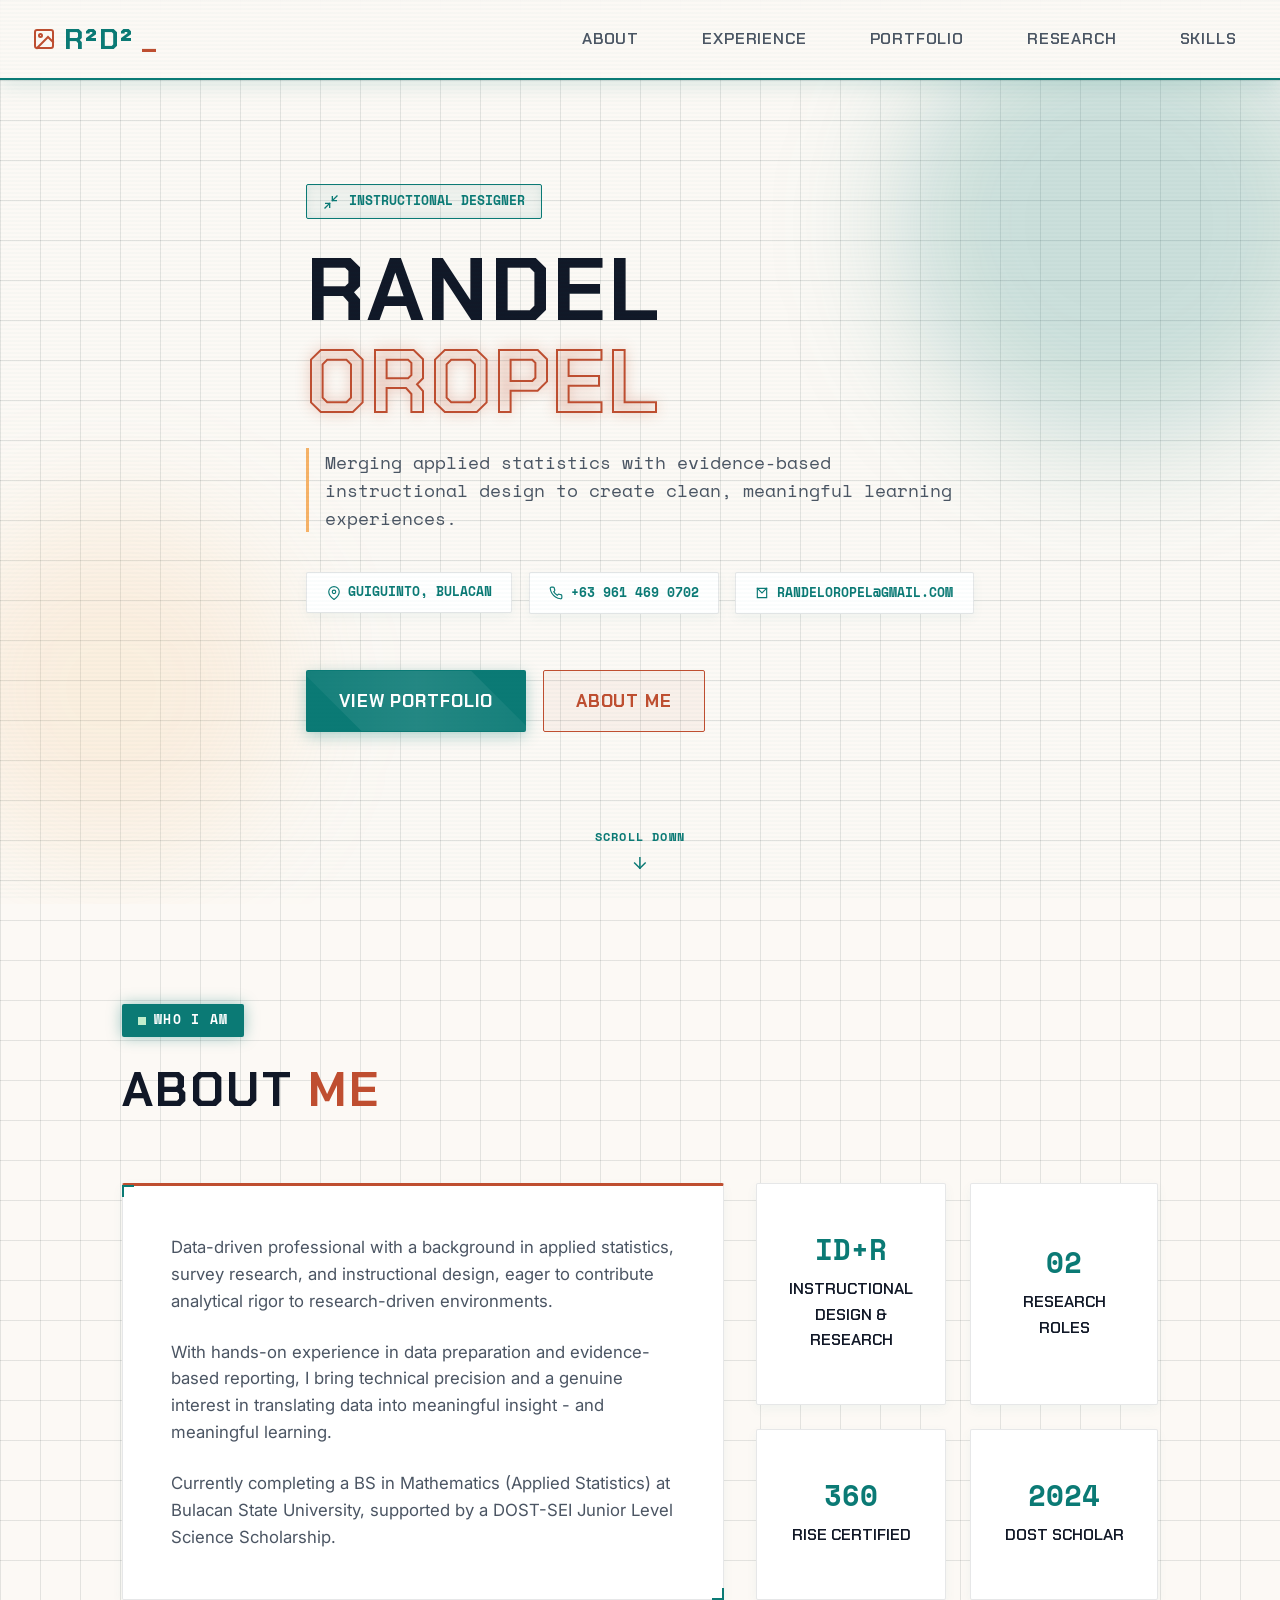
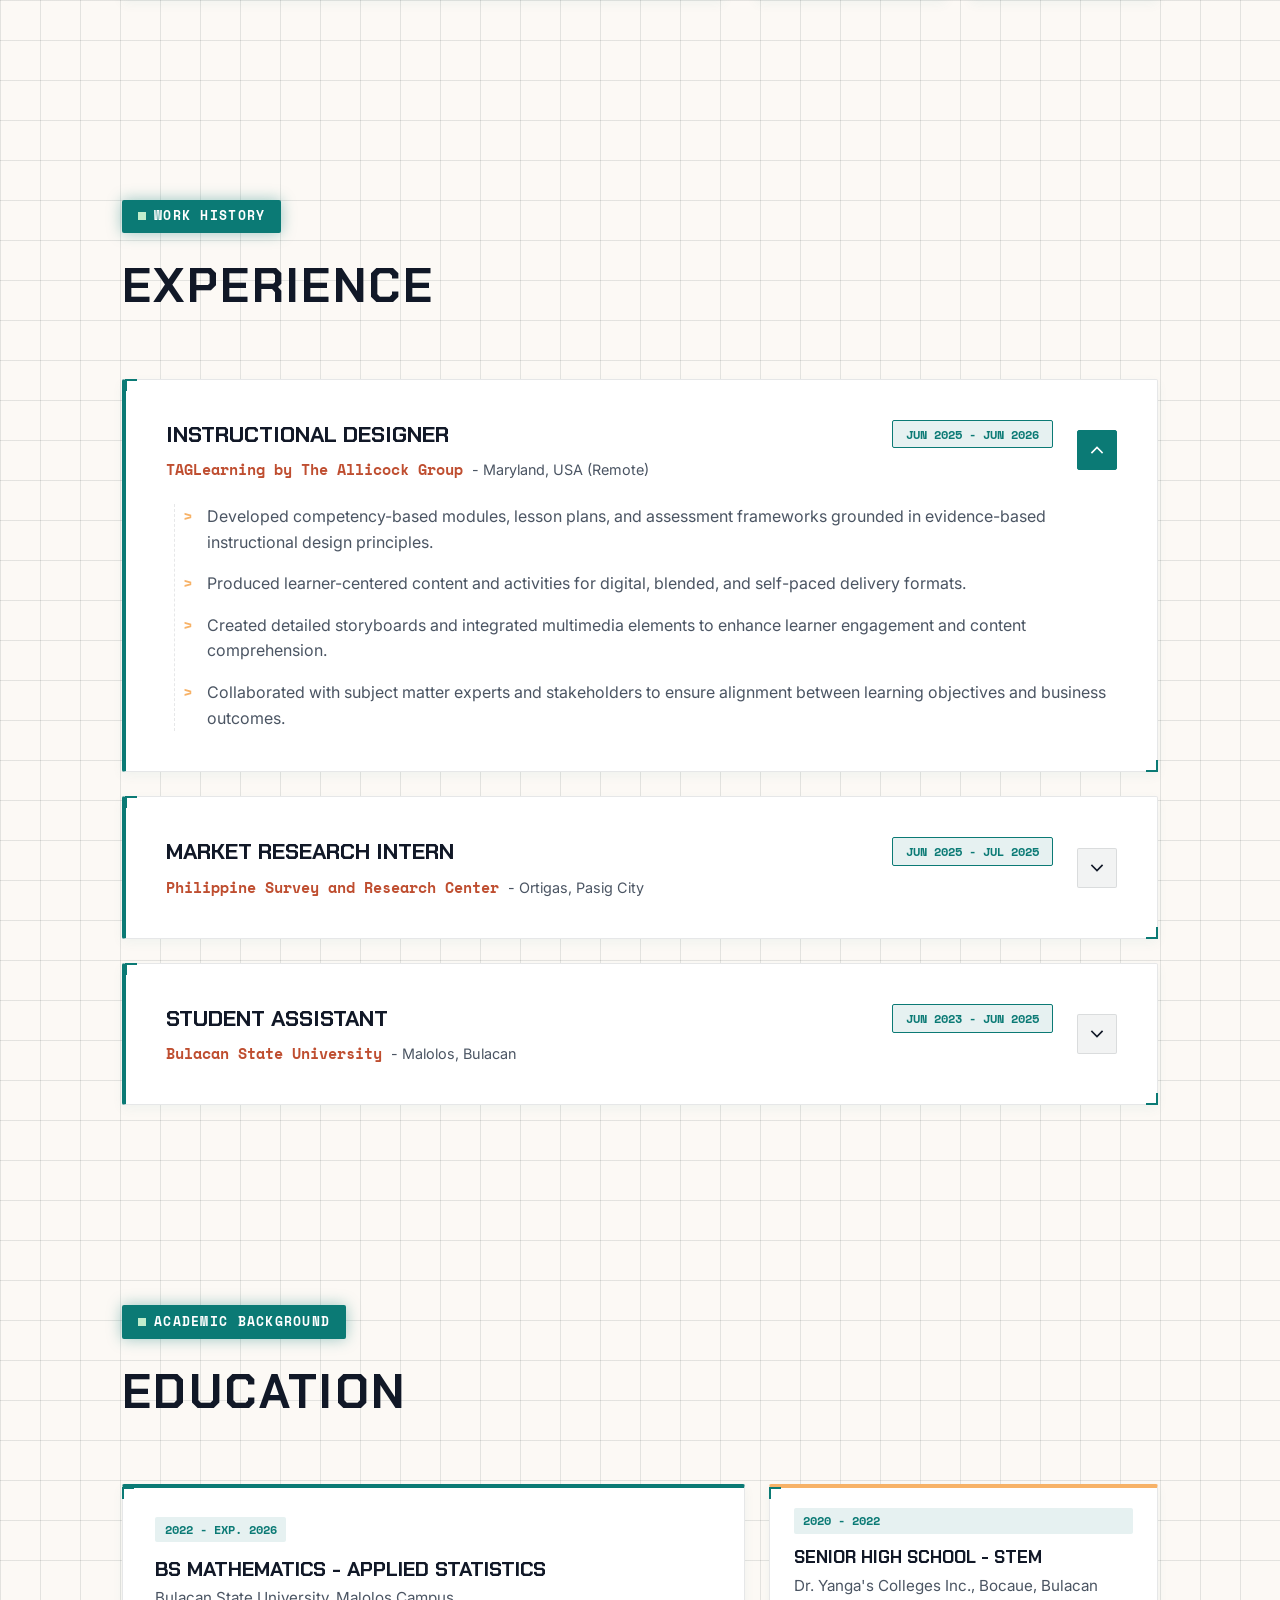
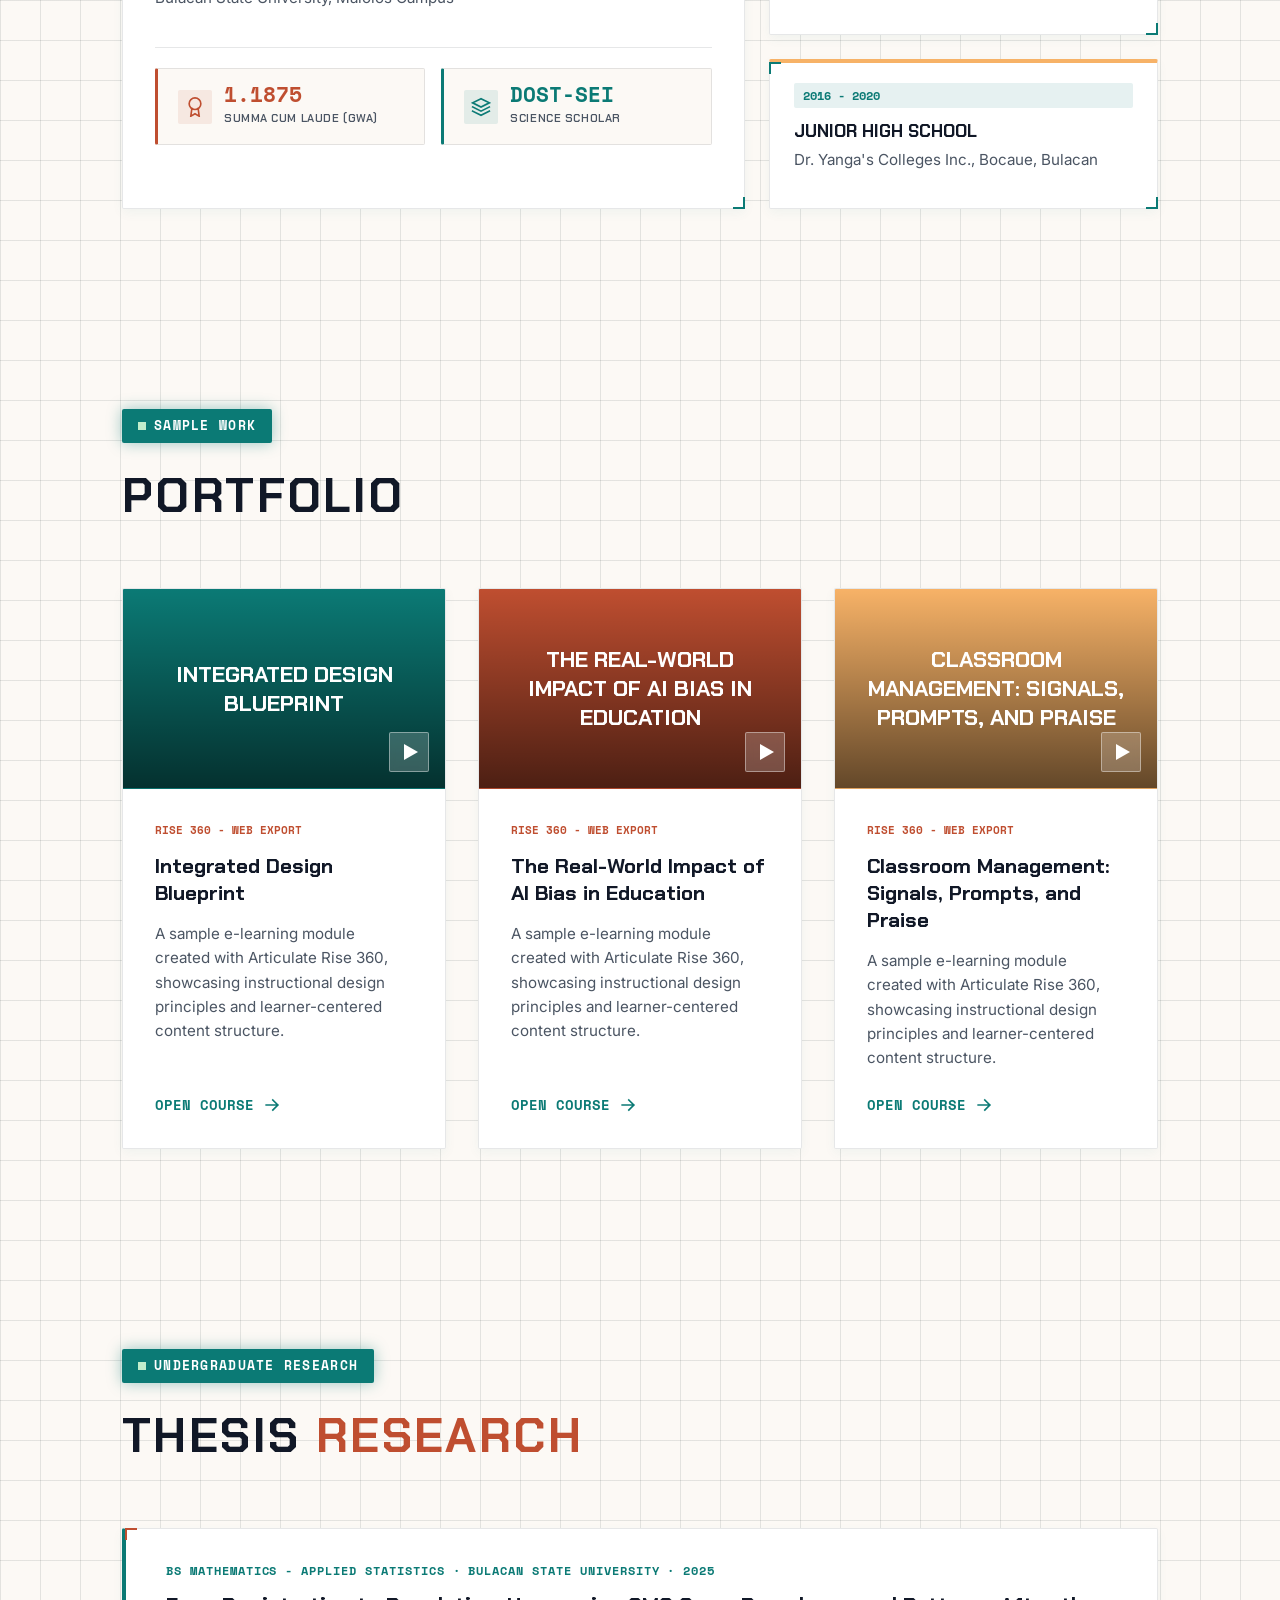
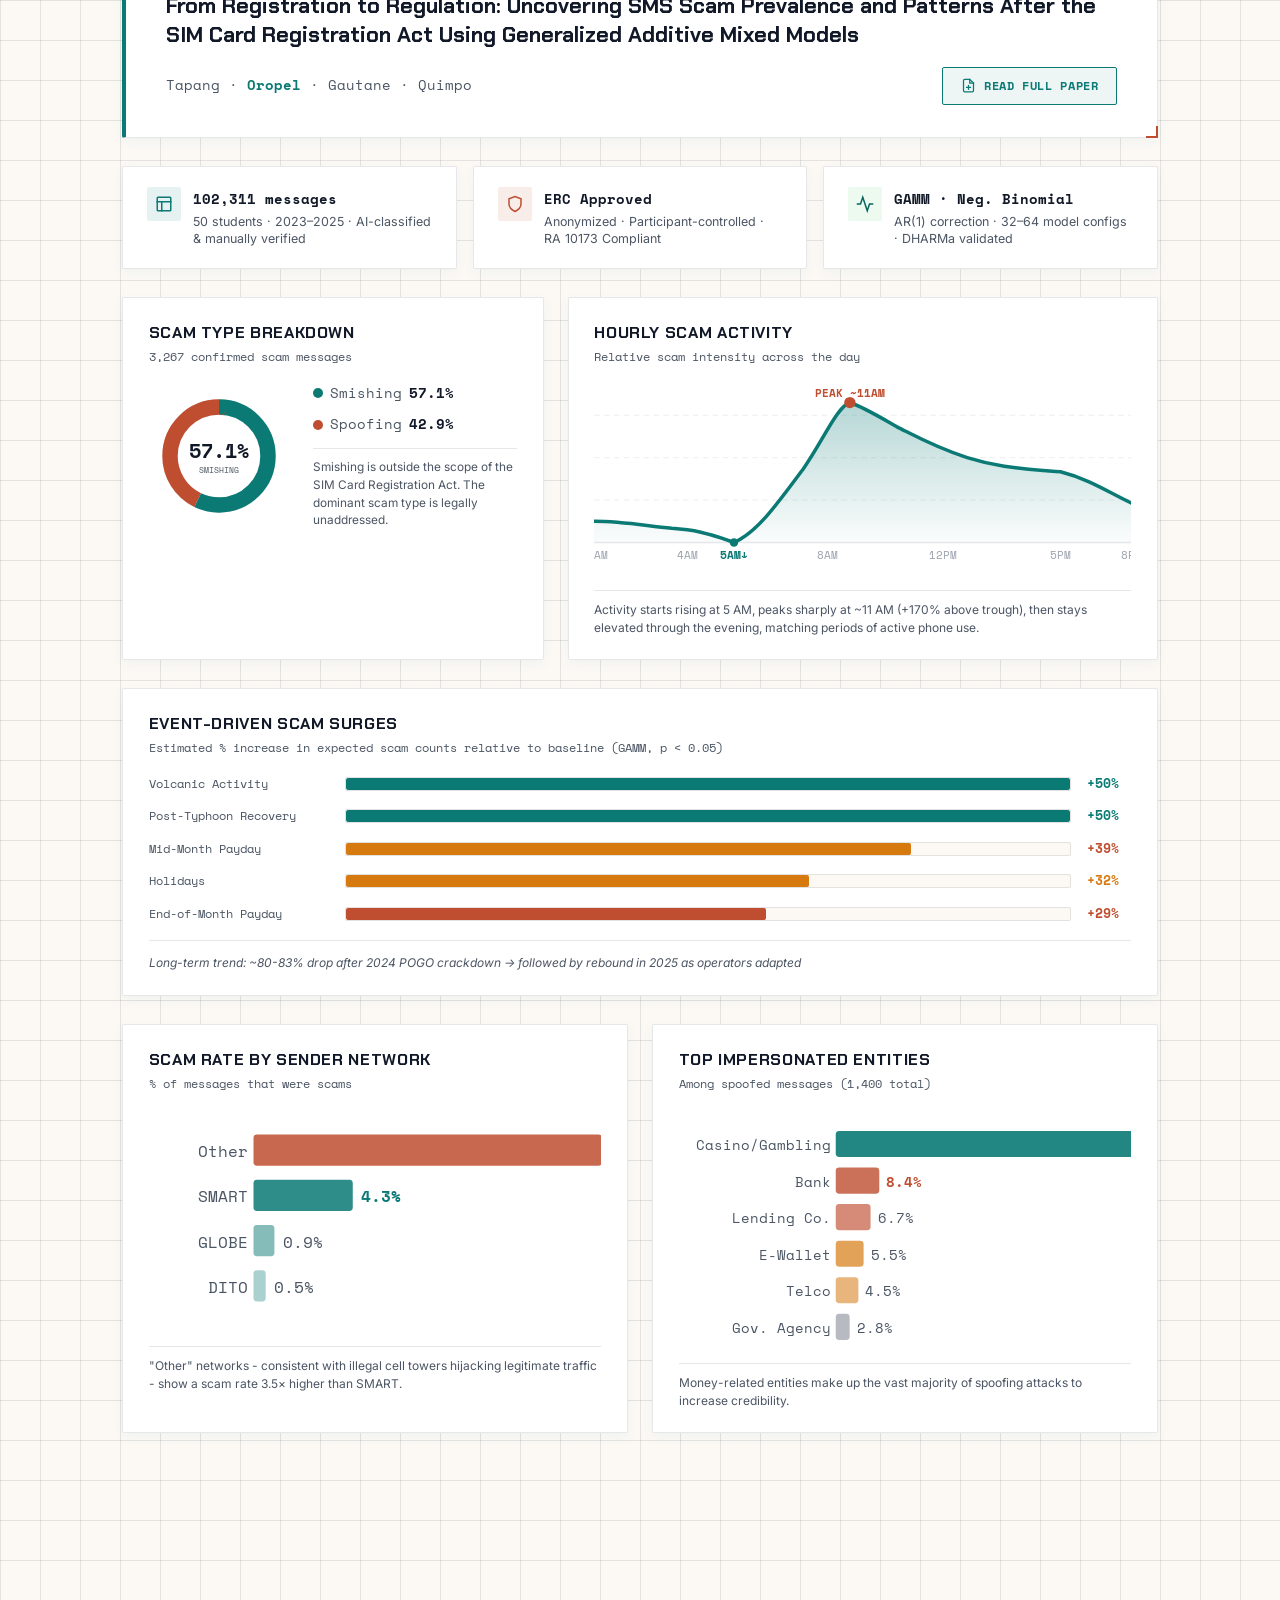
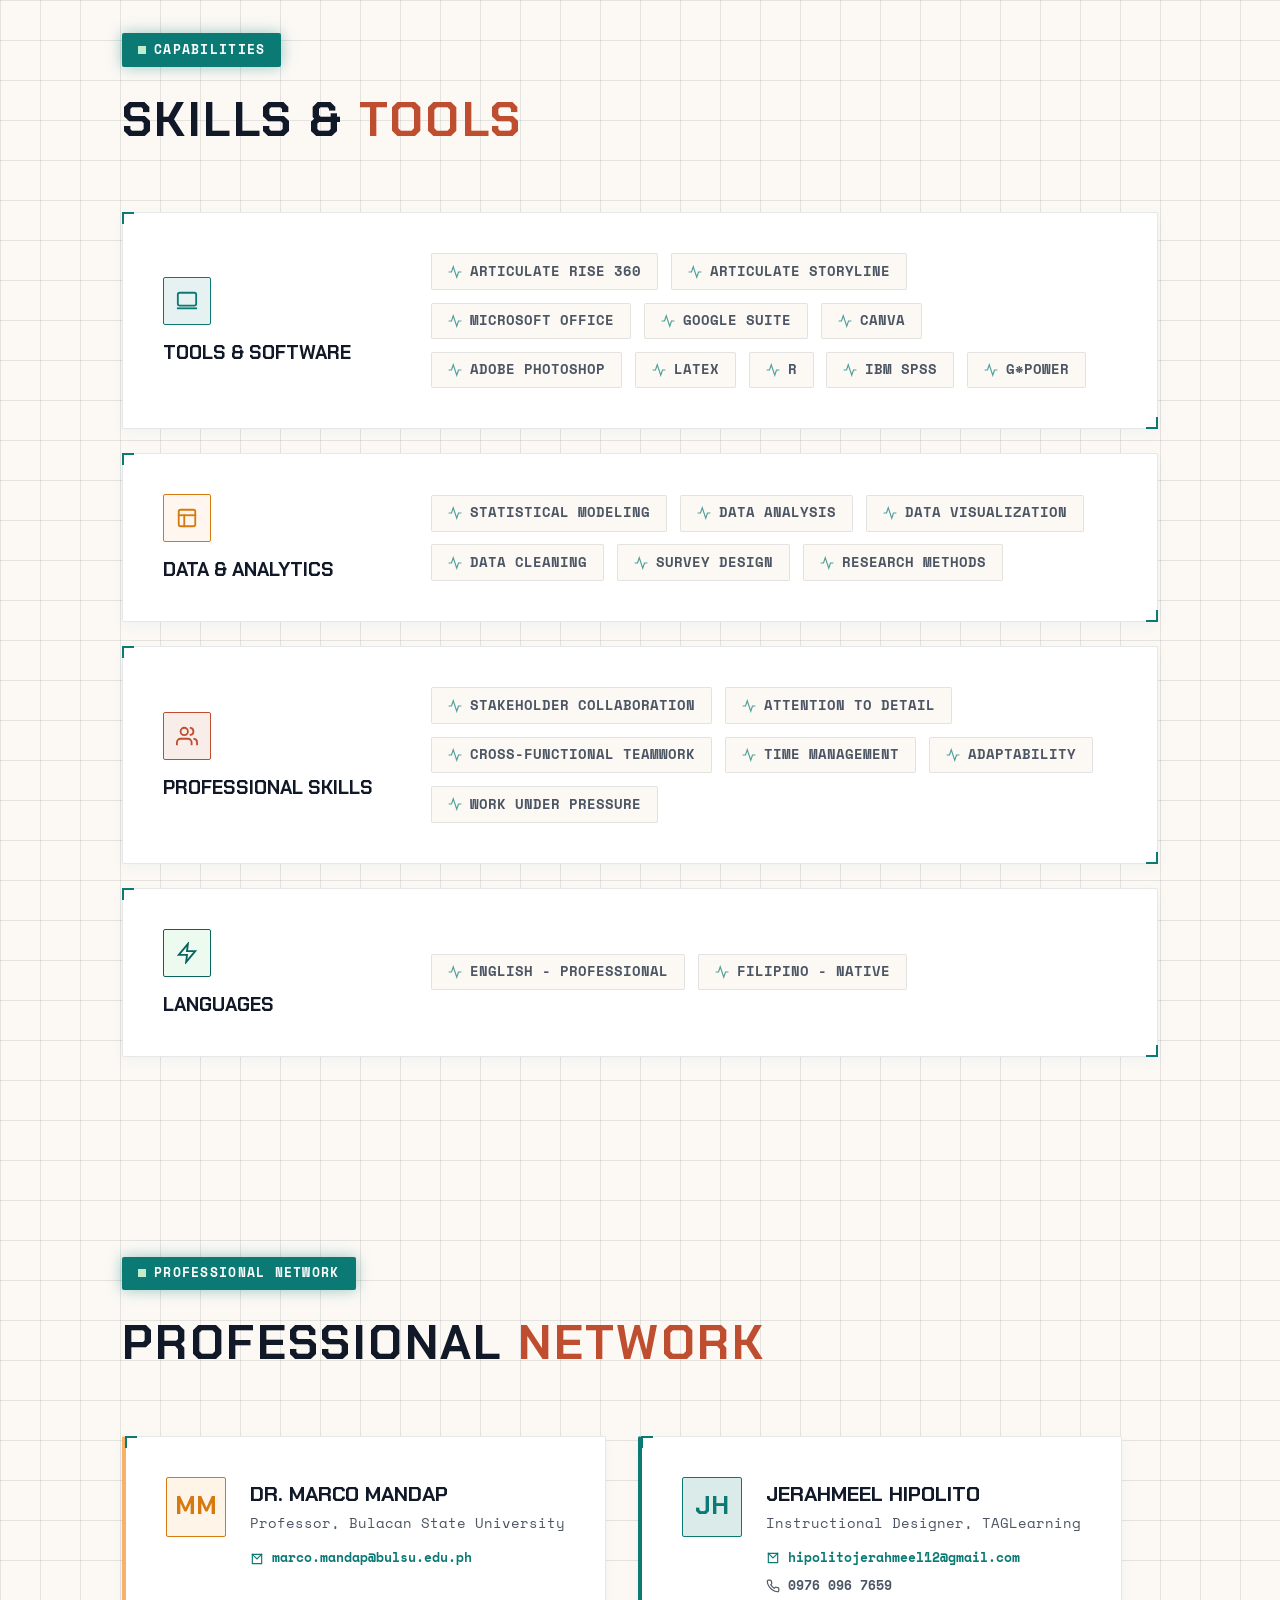
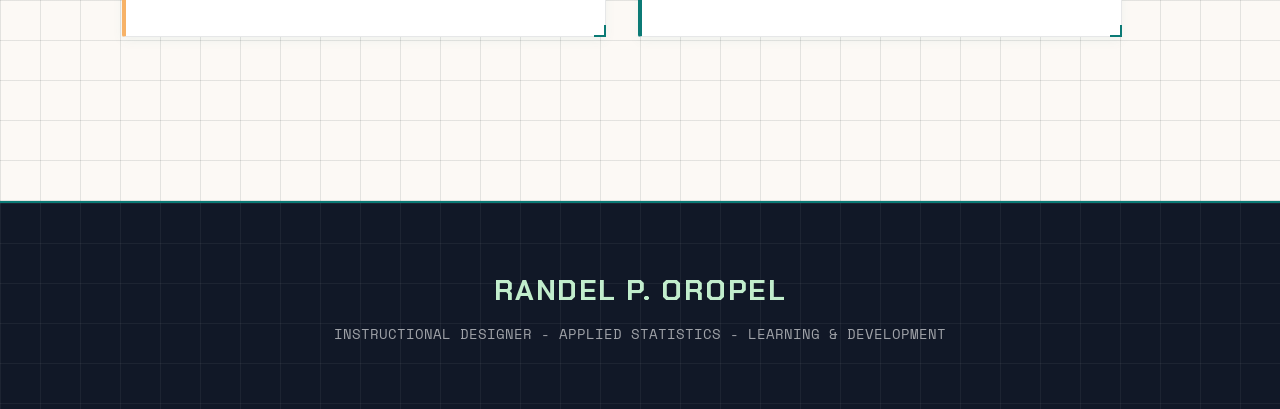
==== commit d9ca8932: "Update index.html" ====
--- a/index.html
+++ b/index.html
@@ -767,7 +767,7 @@
           <div class="accordion-header-content">
             <div class="ti-header">
               <span class="ti-role">Instructional Designer</span>
-              <span class="ti-date">JUN 2025 - PRESENT</span>
+              <span class="ti-date">JUN 2025 - JUN 2026</span>
             </div>
             <div class="ti-org">TAGLearning by The Allicock Group <em>- Maryland, USA (Remote)</em></div>
           </div>
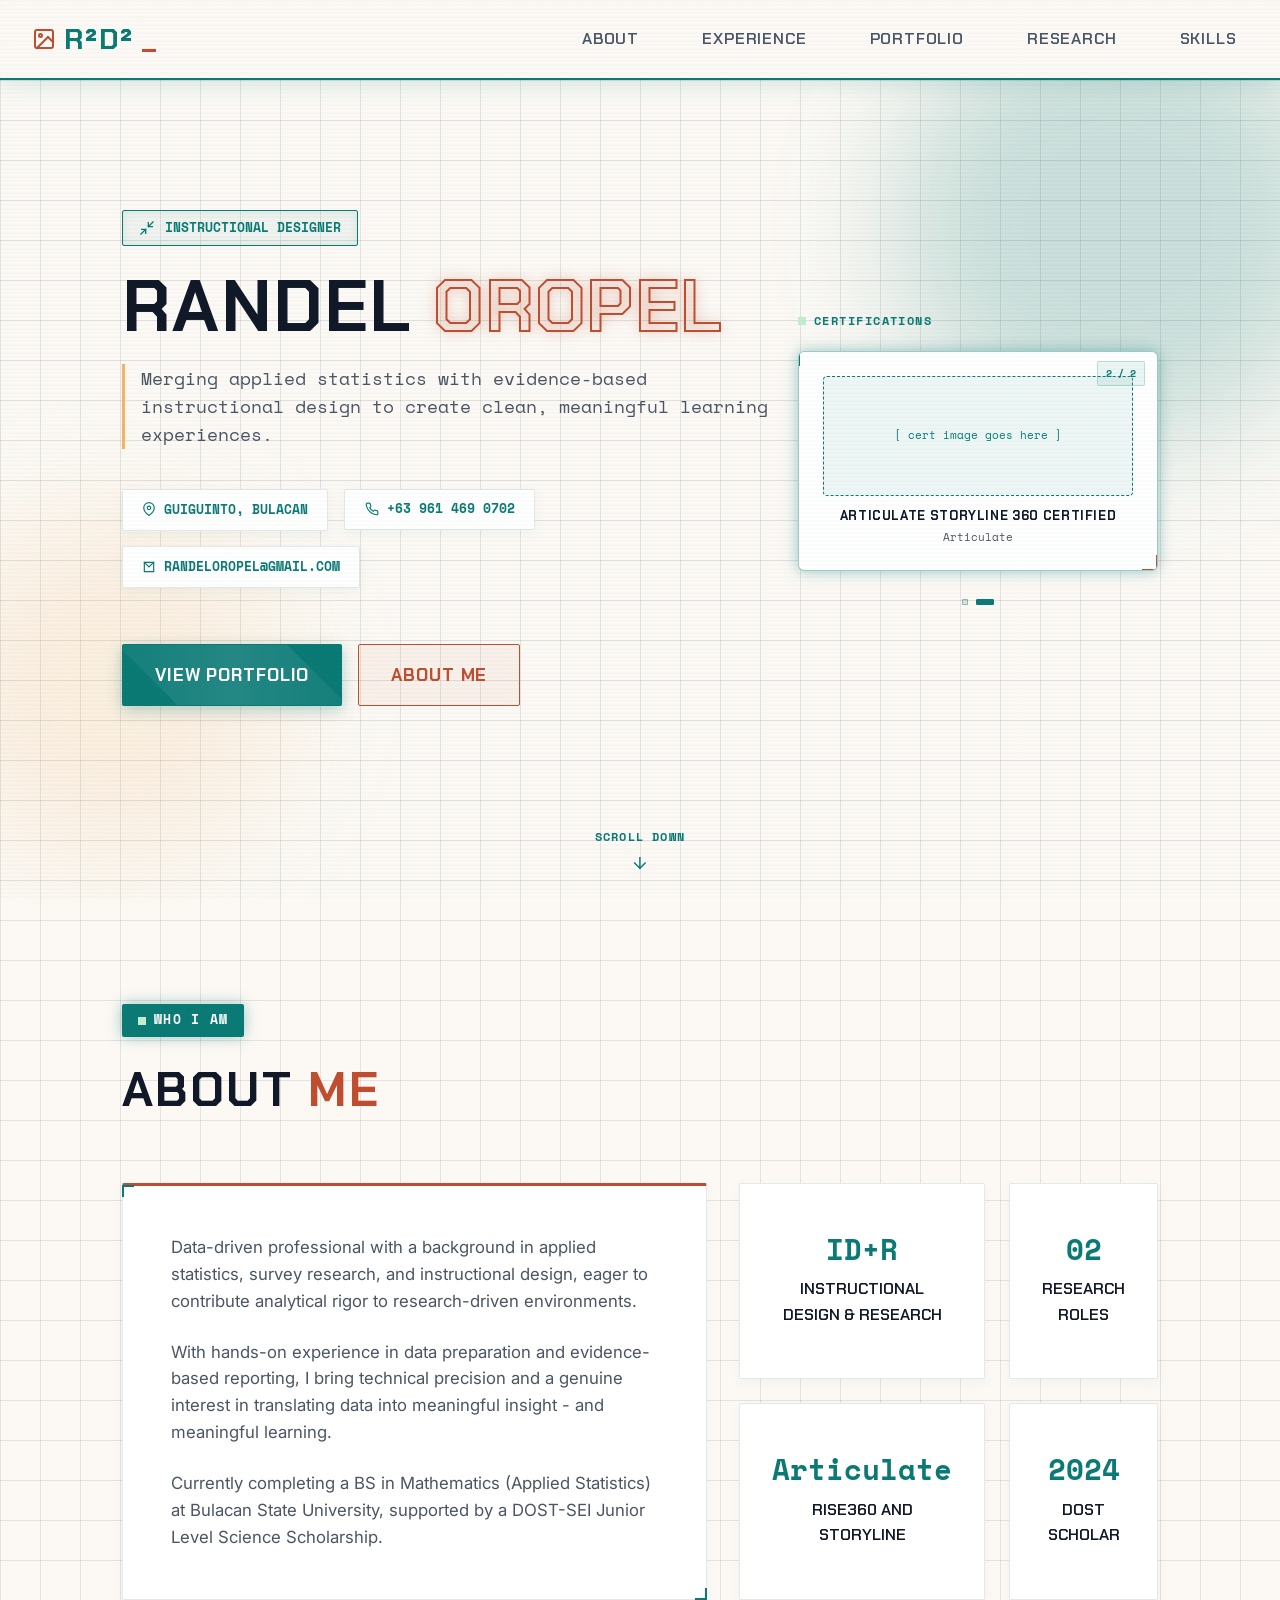
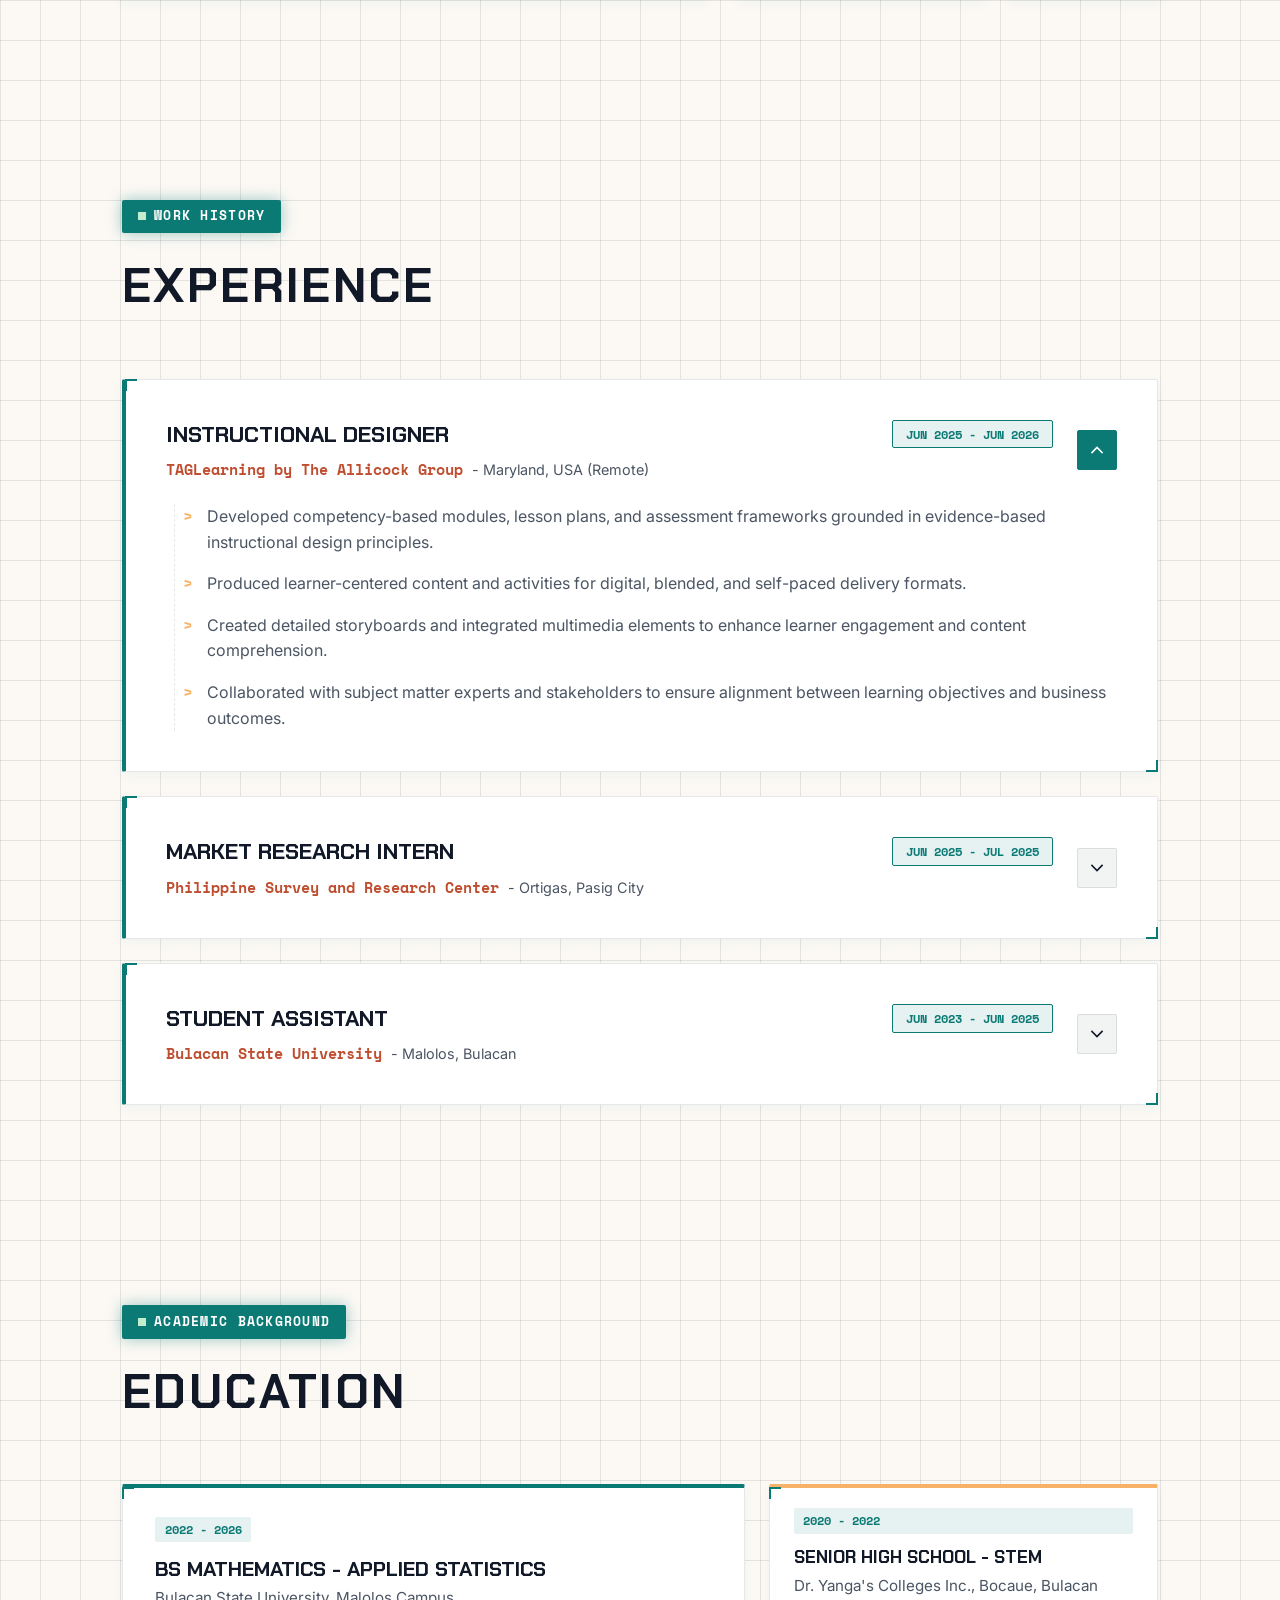
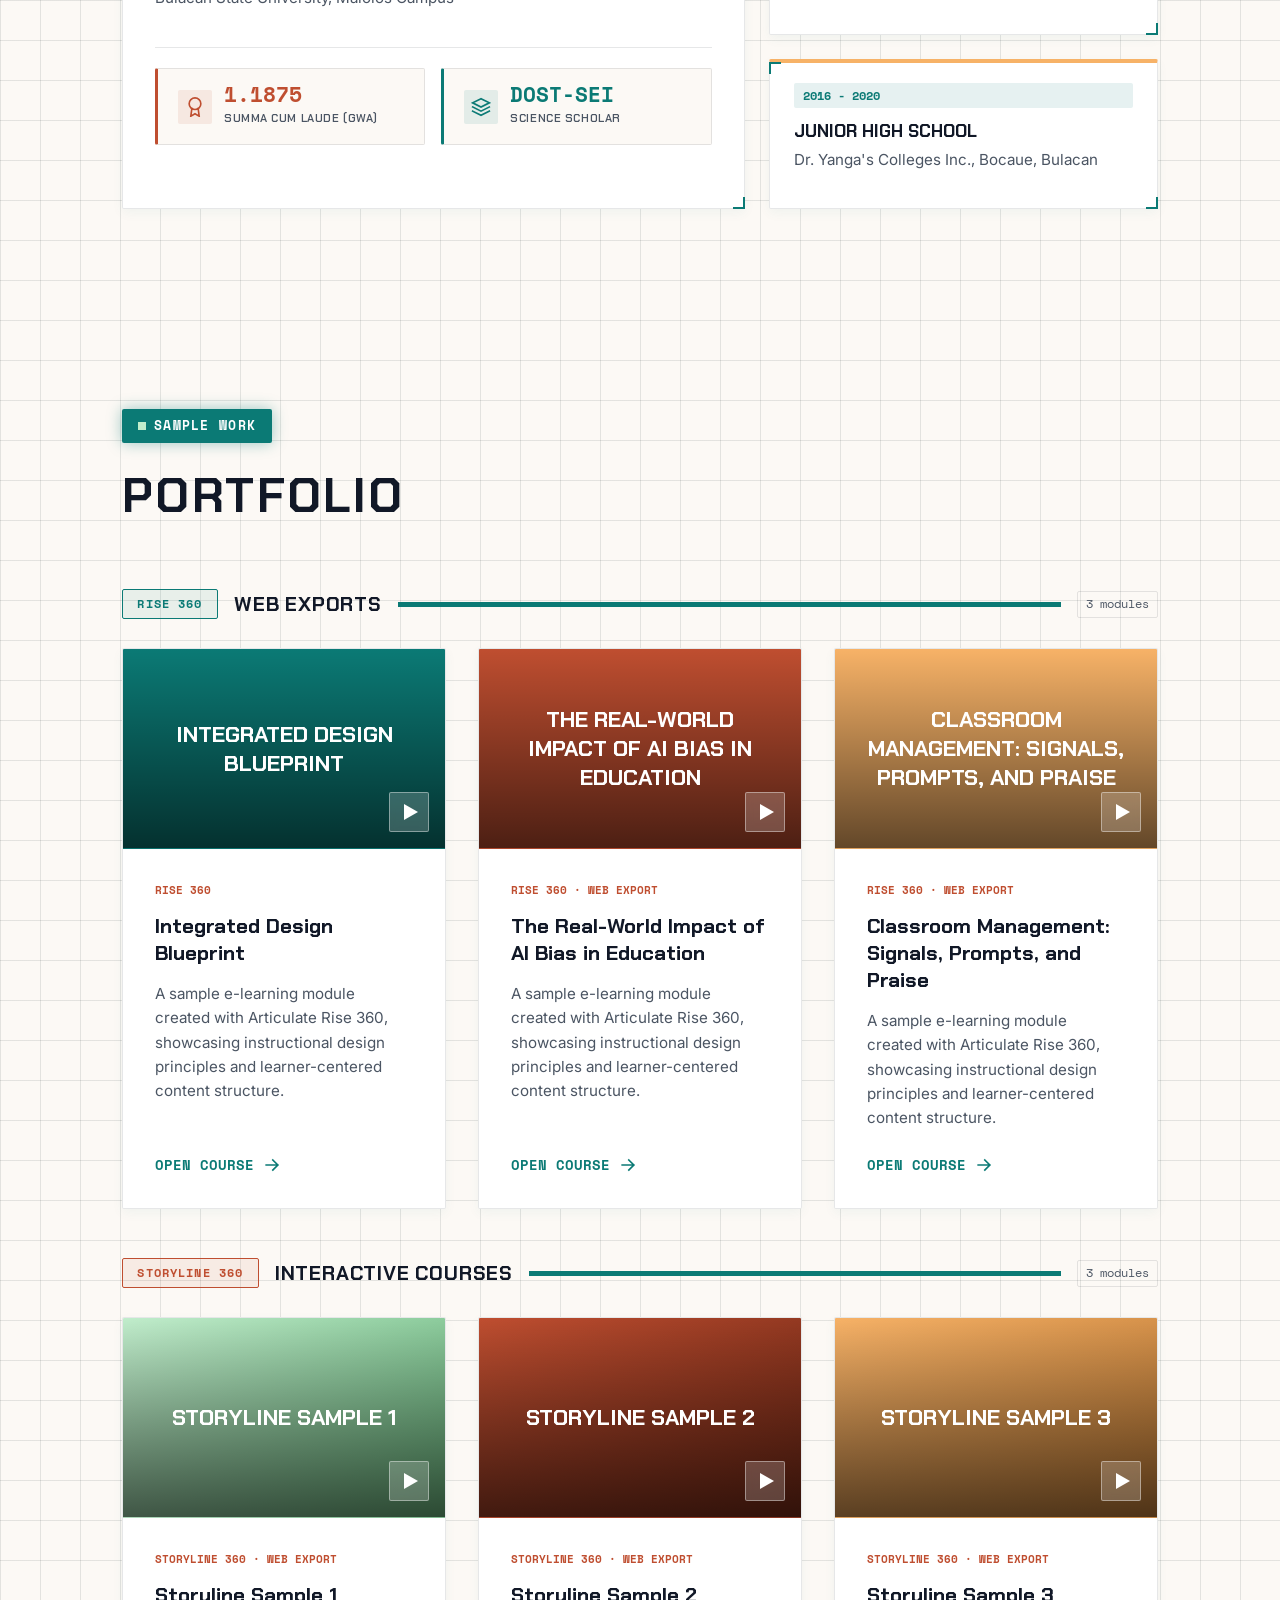
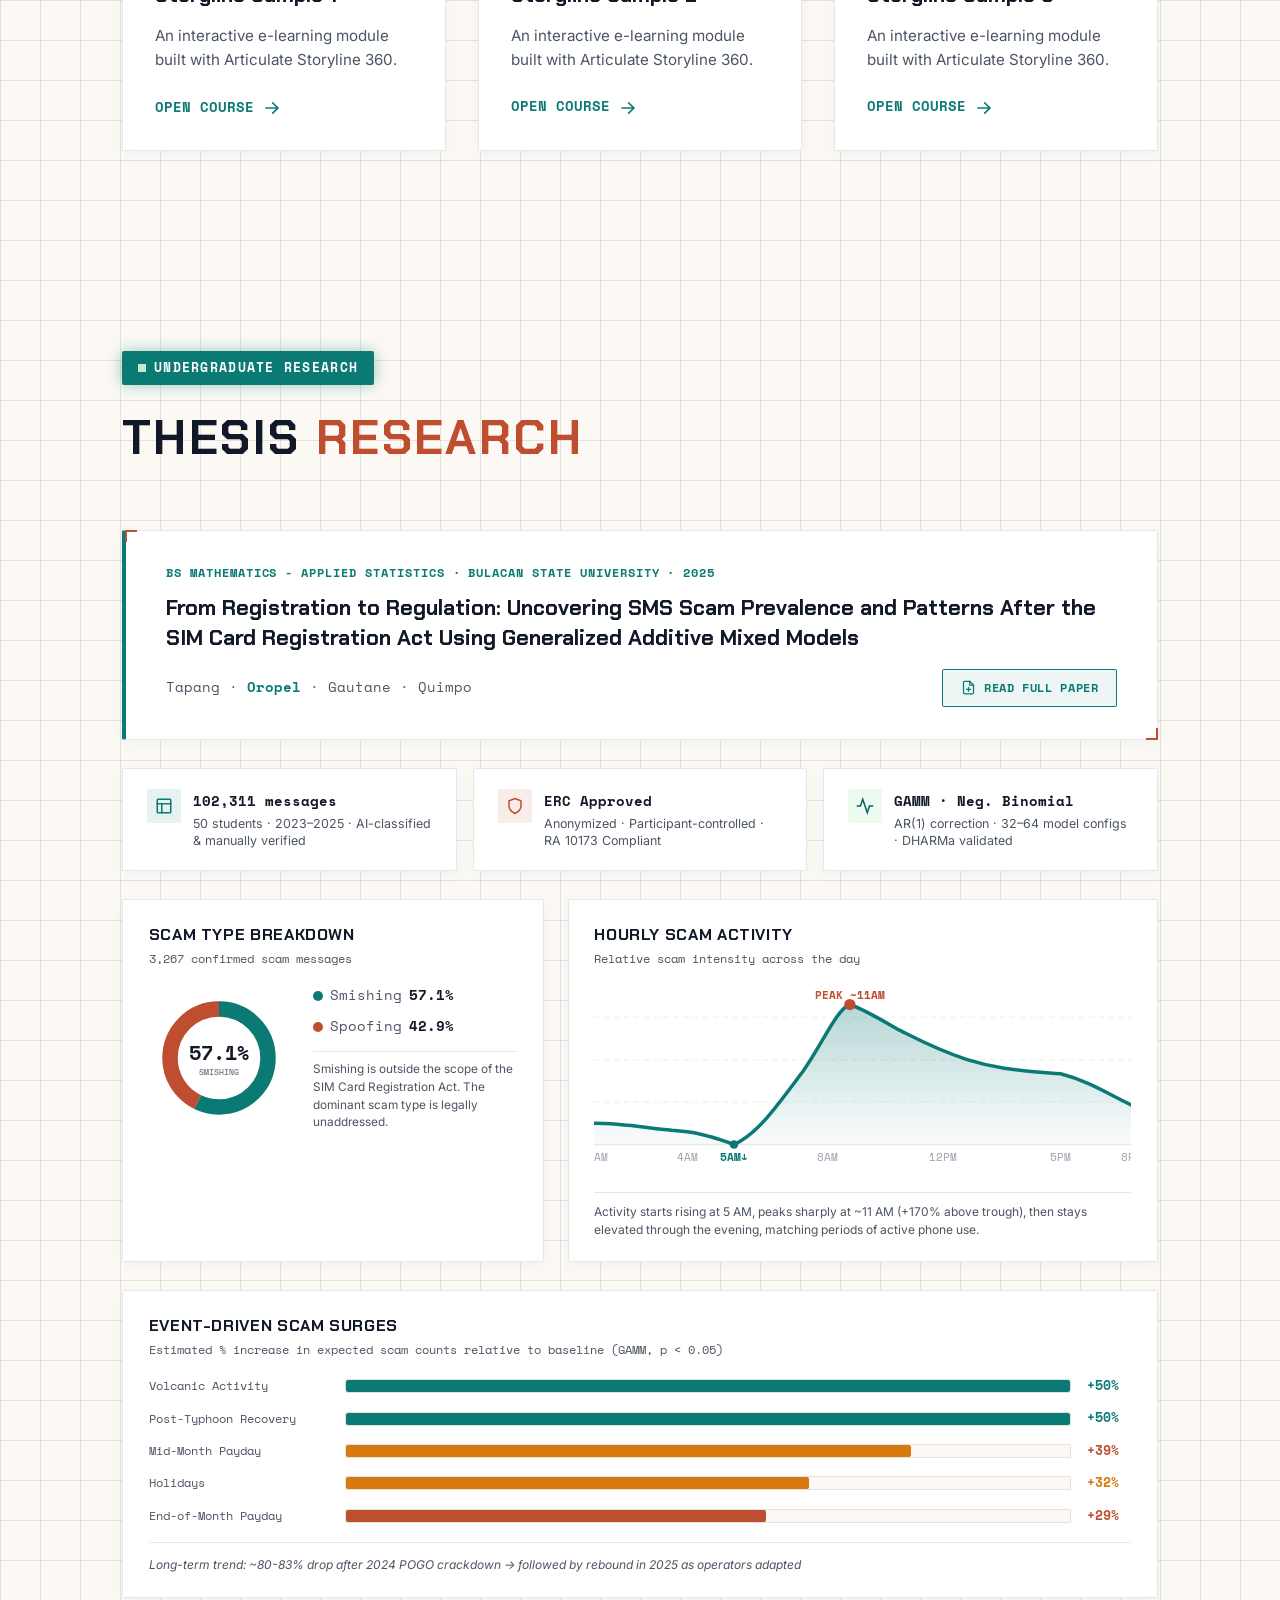
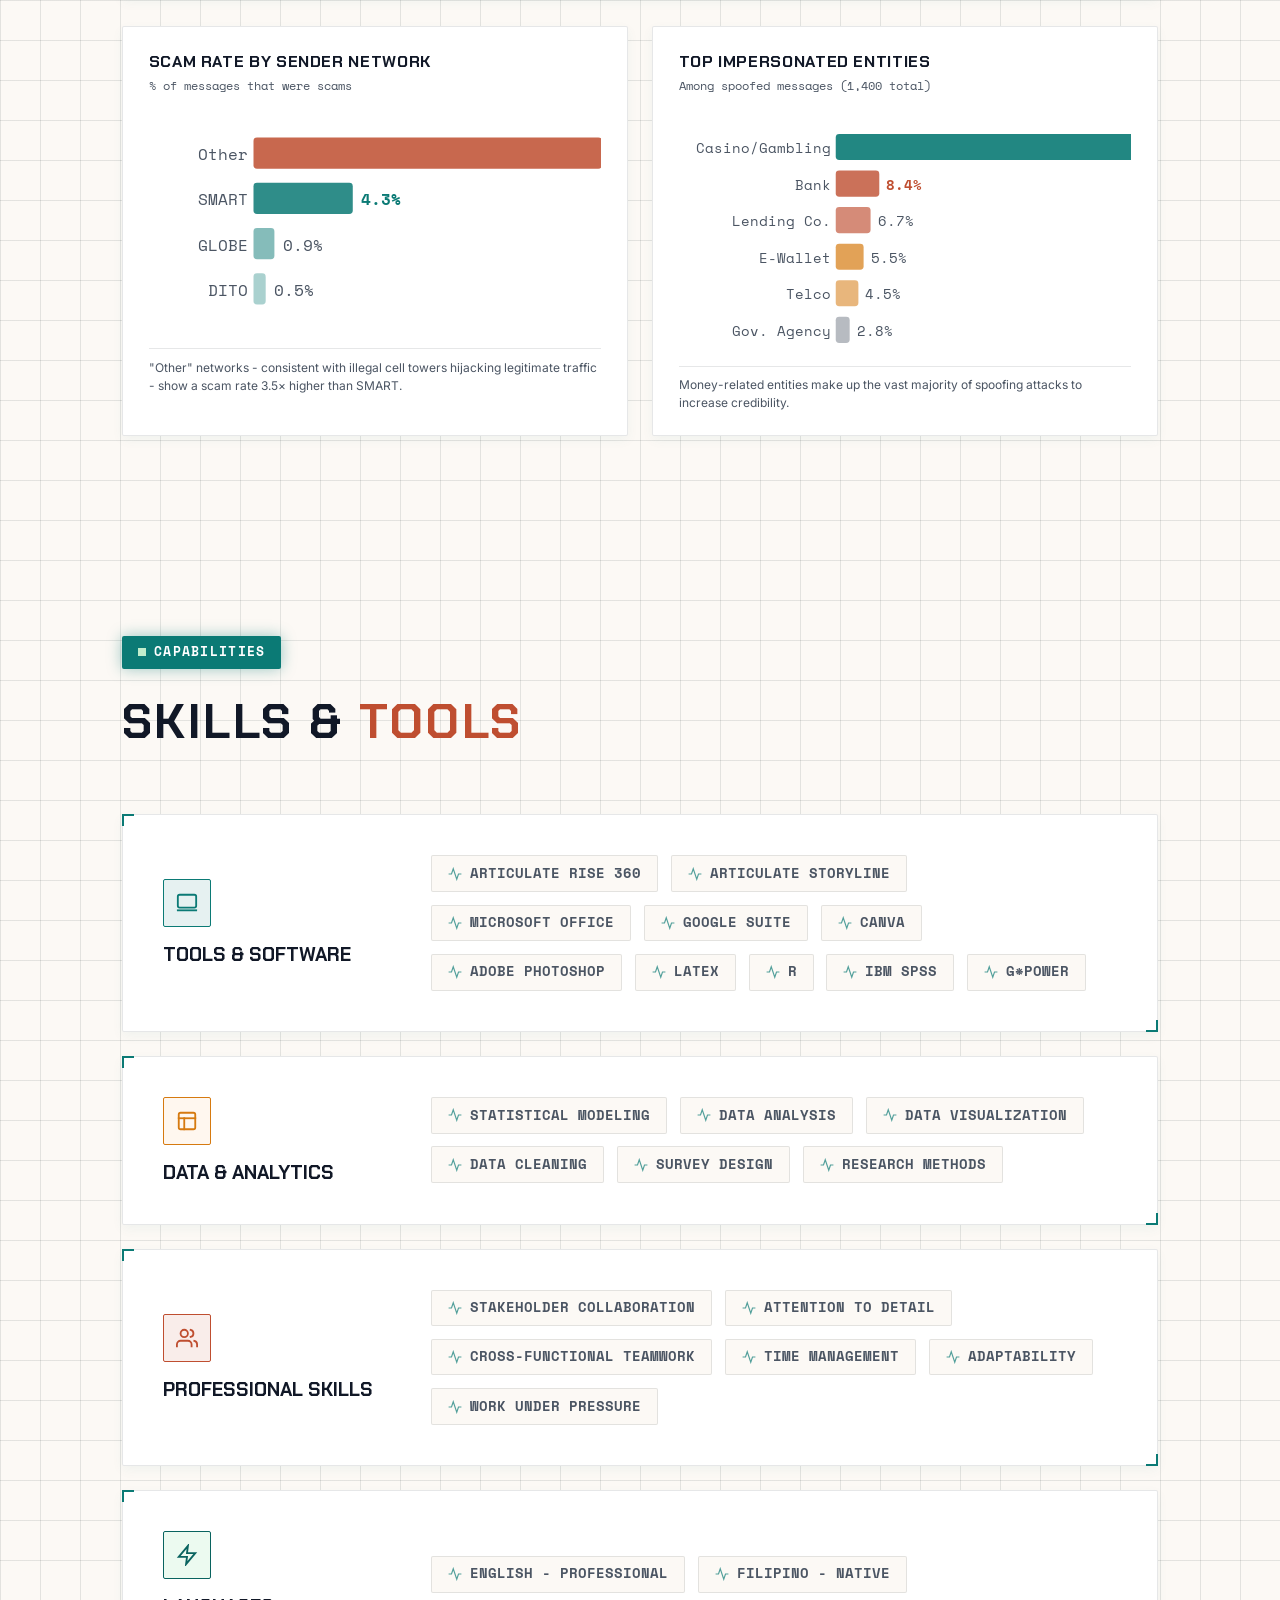
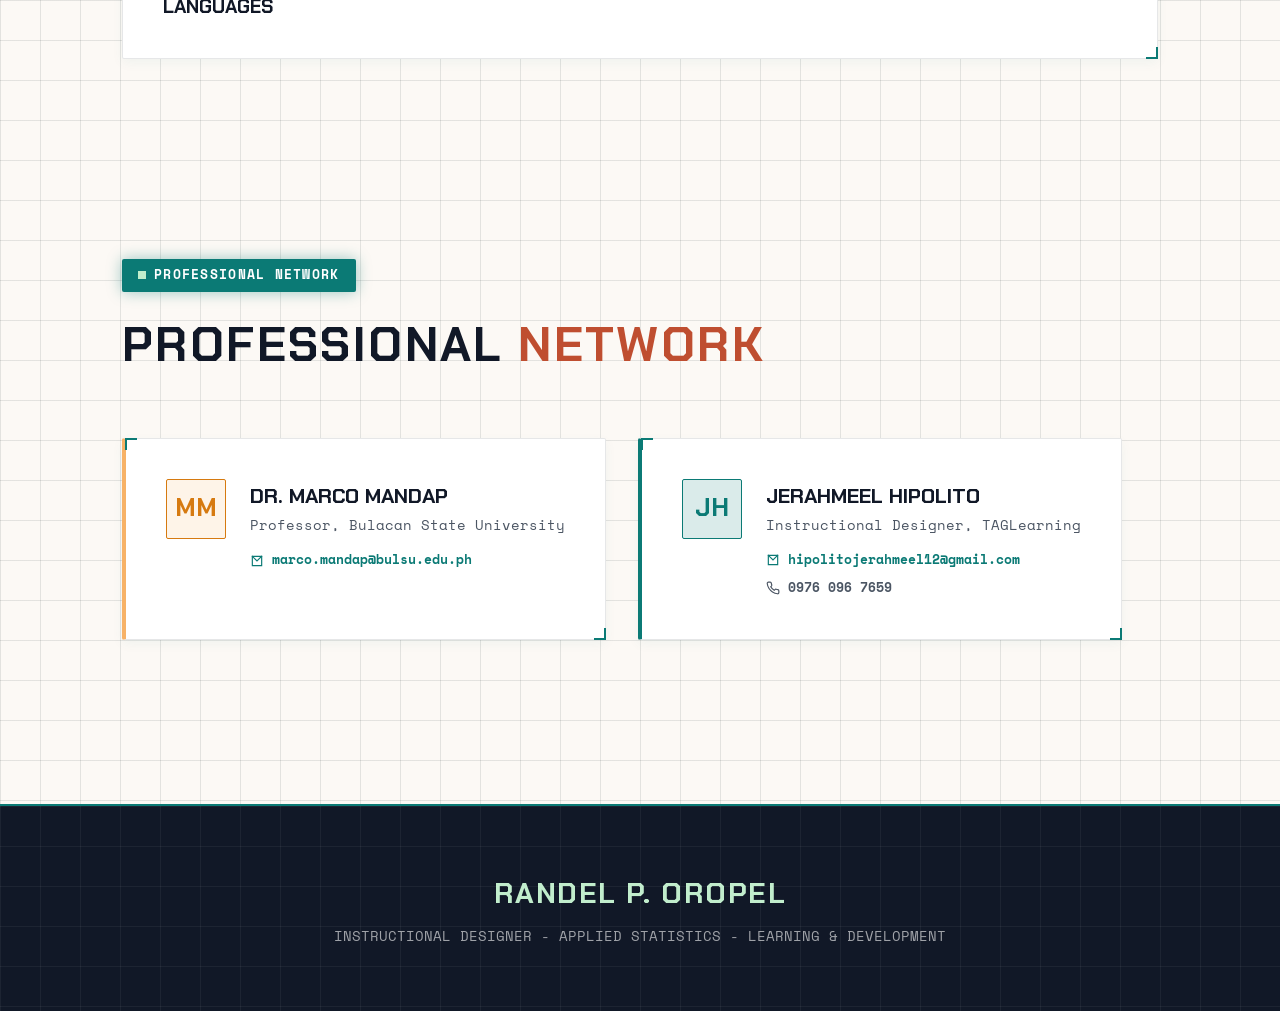
==== commit f7c89439: "Add files via upload" ====
--- a/index.html
+++ b/index.html
@@ -160,7 +160,7 @@
       100% { transform: scale(1.1); opacity: 0.4; }
     }
 
-    .hero-inner { position: relative; z-index: 1; display: flex; flex-direction: column; align-items: flex-start; }
+    .hero-inner { position: relative; z-index: 1; }
     
     .hero-eyebrow {
       display: flex; align-items: center; gap: .6rem;
@@ -180,7 +180,7 @@
 
     h1 {
       font-family: var(--font-display);
-      font-size: clamp(3rem, 8vw, 5.5rem);
+      font-size: clamp(2.5rem, 8vw, 4.5rem);
       font-weight: 800;
       line-height: 1.05;
       letter-spacing: 0.02em;
@@ -626,8 +626,208 @@
     /* Bottom charts row */
     .thesis-bottom-row { display: grid; grid-template-columns: 1fr 1fr; gap: 1.5rem; }
 
+    /* ─── HERO TWO-COLUMN LAYOUT ─────────────────────────────── */
+    .hero-inner {
+      display: grid;
+      grid-template-columns: 1fr 360px;
+      gap: 1rem;
+      align-items: center;
+      width: 100%;
+    }
+    .hero-left {
+      display: flex;
+      flex-direction: column;
+      align-items: flex-start;
+    }
+
+    /* ─── CERTIFICATION CAROUSEL ─────────────────────────────── */
+    .cert-carousel-col {
+      display: flex;
+      flex-direction: column;
+      gap: 1.25rem;
+    }
+    .cert-carousel-label {
+      font-family: var(--font-mono);
+      font-size: 0.75rem;
+      font-weight: 700;
+      letter-spacing: 0.12em;
+      text-transform: uppercase;
+      color: var(--deep-ocean);
+      display: flex;
+      align-items: center;
+      gap: 0.5rem;
+    }
+    .cert-carousel-label::before {
+      content: '';
+      display: inline-block;
+      width: 8px; height: 8px;
+      background: var(--tea-green);
+      animation: blink 1s infinite;
+    }
+    .cert-carousel-track {
+      position: relative;
+      width: 100%;
+      /* Height set by JS based on tallest slide */
+      min-height: 220px;
+      overflow: hidden;
+      background: var(--surface);
+      border: 1px solid var(--border);
+      border-radius: var(--radius-md);
+      box-shadow: var(--shadow-glow);
+    }
+    /* HUD corner brackets */
+    .cert-carousel-track::before {
+      content: '';
+      position: absolute; top: -1px; left: -1px;
+      width: 16px; height: 16px;
+      border-top: 2px solid var(--deep-ocean);
+      border-left: 2px solid var(--deep-ocean);
+      z-index: 4;
+    }
+    .cert-carousel-track::after {
+      content: '';
+      position: absolute; bottom: -1px; right: -1px;
+      width: 16px; height: 16px;
+      border-bottom: 2px solid var(--rosy-copper);
+      border-right: 2px solid var(--rosy-copper);
+      z-index: 4;
+    }
+    .cert-slide {
+      position: absolute;
+      inset: 0;
+      display: flex;
+      flex-direction: column;
+      align-items: center;
+      justify-content: center;
+      padding: 1.5rem;
+      opacity: 0;
+      transform: translateY(12px);
+      transition: opacity 0.5s ease, transform 0.5s ease;
+      pointer-events: none;
+    }
+    .cert-slide.active {
+      opacity: 1;
+      transform: translateY(0);
+      pointer-events: auto;
+    }
+    .cert-slide img {
+      max-width: 100%;
+      max-height: 160px;
+      object-fit: contain;
+      border-radius: var(--radius-sm);
+      filter: drop-shadow(0 4px 10px rgba(11,122,117,0.15));
+    }
+    .cert-slide-name {
+      font-family: var(--font-display);
+      font-size: 0.8rem;
+      font-weight: 700;
+      text-transform: uppercase;
+      letter-spacing: 0.05em;
+      color: var(--text-main);
+      margin-top: 0.75rem;
+      text-align: center;
+      line-height: 1.3;
+    }
+    .cert-slide-issuer {
+      font-family: var(--font-mono);
+      font-size: 0.7rem;
+      color: var(--text-muted);
+      margin-top: 0.2rem;
+      text-align: center;
+    }
+    /* Dot indicators */
+    .cert-dots {
+      display: flex;
+      justify-content: center;
+      gap: 0.5rem;
+      margin-top: 0.5rem;
+    }
+    .cert-dot {
+      width: 6px; height: 6px;
+      border-radius: 1px;
+      background: var(--border-light);
+      border: 1px solid var(--border);
+      transition: var(--transition);
+      cursor: pointer;
+    }
+    .cert-dot.active {
+      background: var(--deep-ocean);
+      border-color: var(--deep-ocean);
+      width: 18px;
+    }
+    /* Counter badge */
+    .cert-counter {
+      position: absolute;
+      top: 0.6rem; right: 0.75rem;
+      font-family: var(--font-mono);
+      font-size: 0.65rem;
+      font-weight: 700;
+      color: var(--deep-ocean);
+      background: rgba(11,122,117,0.08);
+      padding: 0.2rem 0.5rem;
+      border-radius: var(--radius-sm);
+      border: 1px solid rgba(11,122,117,0.2);
+      z-index: 3;
+    }
+
+    /* ─── COURSES SUBHEADINGS ────────────────────────────────── */
+    .courses-section-title {
+      display: flex;
+      align-items: center;
+      gap: 1rem;
+      margin-bottom: 1.75rem;
+      margin-top: 3rem;
+    }
+    .courses-section-title:first-child { margin-top: 0; }
+    .courses-sub-badge {
+      font-family: var(--font-mono);
+      font-size: 0.72rem;
+      font-weight: 700;
+      letter-spacing: 0.1em;
+      text-transform: uppercase;
+      padding: 0.3rem 0.9rem;
+      border-radius: var(--radius-sm);
+      border: 1px solid;
+    }
+    .badge-rise {
+      background: rgba(11,122,117,0.08);
+      color: var(--deep-ocean);
+      border-color: var(--deep-ocean);
+    }
+    .badge-storyline {
+      background: rgba(191,78,48,0.08);
+      color: var(--rosy-copper);
+      border-color: var(--rosy-copper);
+    }
+    .courses-sub-line {
+      flex: 1;
+      height: 5px;
+      background: var(--deep-ocean);
+    }
+    .courses-sub-label {
+      font-family: var(--font-display);
+      font-size: 1.25rem;
+      font-weight: 700;
+      text-transform: uppercase;
+      letter-spacing: 0.04em;
+      color: var(--text-main);
+    }
+    .courses-sub-count {
+      font-family: var(--font-mono);
+      font-size: 0.72rem;
+      color: var(--text-muted);
+      border: 1px solid var(--border-light);
+      padding: 0.2rem 0.5rem;
+      border-radius: var(--radius-sm);
+    }
+
     /* Responsive Adjustments */
     @media (max-width: 900px) {
+      .hero-inner {
+        grid-template-columns: 1fr;
+      }
+      .cert-carousel-col { order: -1; }
+
       .about-grid { grid-template-columns: 1fr; }
       .about-stats { grid-template-columns: 1fr 1fr; }
       .edu-grid { grid-template-columns: 1fr; } 
@@ -685,33 +885,46 @@
   <div class="hero-shape s2"></div>
   <div class="hero-shape s3"></div>
   <div class="container hero-inner">
-    <div class="hero-eyebrow fade-in">
-      <svg width="16" height="16" viewBox="0 0 24 24" fill="none" stroke="currentColor" stroke-width="2" stroke-linecap="square">
-        <polyline points="4 14 10 14 10 20"></polyline><polyline points="20 10 14 10 14 4"></polyline><line x1="14" y1="10" x2="21" y2="3"></line><line x1="3" y1="21" x2="10" y2="14"></line>
-      </svg>
-      Instructional Designer
+    <!-- LEFT COLUMN: existing hero content -->
+    <div class="hero-left">
+      <div class="hero-eyebrow fade-in">
+        <svg width="16" height="16" viewBox="0 0 24 24" fill="none" stroke="currentColor" stroke-width="2" stroke-linecap="square">
+          <polyline points="4 14 10 14 10 20"></polyline><polyline points="20 10 14 10 14 4"></polyline><line x1="14" y1="10" x2="21" y2="3"></line><line x1="3" y1="21" x2="10" y2="14"></line>
+        </svg>
+        Instructional Designer
+      </div>
+      <h1 class="fade-in delay-1">Randel <em>Oropel</em></h1>
+      <p class="hero-sub fade-in delay-2">Merging applied statistics with evidence-based instructional design to create clean, meaningful learning experiences.</p>
+      <div class="hero-contact fade-in delay-3">
+        <span class="contact-pill">
+          <svg width="14" height="14" viewBox="0 0 24 24" fill="none" stroke="currentColor" stroke-width="2" stroke-linecap="square"><path d="M21 10c0 7-9 13-9 13s-9-6-9-13a9 9 0 0 1 18 0z"></path><circle cx="12" cy="10" r="3"></circle></svg>
+          Guiguinto, Bulacan
+        </span>
+        <a href="tel:+639614690702" class="contact-pill">
+          <svg width="14" height="14" viewBox="0 0 24 24" fill="none" stroke="currentColor" stroke-width="2" stroke-linecap="square"><path d="M22 16.92v3a2 2 0 0 1-2.18 2 19.79 19.79 0 0 1-8.63-3.07 19.5 19.5 0 0 1-6-6 19.79 19.79 0 0 1-3.07-8.67A2 2 0 0 1 4.11 2h3a2 2 0 0 1 2 1.72 12.84 12.84 0 0 0 .7 2.81 2 2 0 0 1-.45 2.11L8.09 9.91a16 16 0 0 0 6 6l1.27-1.27a2 2 0 0 1 2.11-.45 12.84 12.84 0 0 0 2.81.7A2 2 0 0 1 22 16.92z"></path></svg>
+          +63 961 469 0702
+        </a>
+        <a href="mailto:randeloropel@gmail.com" class="contact-pill">
+          <svg width="14" height="14" viewBox="0 0 24 24" fill="none" stroke="currentColor" stroke-width="2" stroke-linecap="square"><path d="M4 4h16v16H4z"/><path d="M4 4l8 8 8-8"/></svg>
+          randeloropel@gmail.com
+        </a>
+      </div>
+      <div class="cta-row fade-in delay-4">
+        <a href="#courses" class="btn btn-primary">
+          View Portfolio
+        </a>
+        <a href="#about" class="btn btn-outline">About Me</a>
+      </div>
     </div>
-    <h1 class="fade-in delay-1">Randel <br><em>Oropel</em></h1>
-    <p class="hero-sub fade-in delay-2">Merging applied statistics with evidence-based instructional design to create clean, meaningful learning experiences.</p>
-    <div class="hero-contact fade-in delay-3">
-      <span class="contact-pill">
-        <svg width="14" height="14" viewBox="0 0 24 24" fill="none" stroke="currentColor" stroke-width="2" stroke-linecap="square"><path d="M21 10c0 7-9 13-9 13s-9-6-9-13a9 9 0 0 1 18 0z"></path><circle cx="12" cy="10" r="3"></circle></svg>
-        Guiguinto, Bulacan
-      </span>
-      <a href="tel:+639614690702" class="contact-pill">
-        <svg width="14" height="14" viewBox="0 0 24 24" fill="none" stroke="currentColor" stroke-width="2" stroke-linecap="square"><path d="M22 16.92v3a2 2 0 0 1-2.18 2 19.79 19.79 0 0 1-8.63-3.07 19.5 19.5 0 0 1-6-6 19.79 19.79 0 0 1-3.07-8.67A2 2 0 0 1 4.11 2h3a2 2 0 0 1 2 1.72 12.84 12.84 0 0 0 .7 2.81 2 2 0 0 1-.45 2.11L8.09 9.91a16 16 0 0 0 6 6l1.27-1.27a2 2 0 0 1 2.11-.45 12.84 12.84 0 0 0 2.81.7A2 2 0 0 1 22 16.92z"></path></svg>
-        +63 961 469 0702
-      </a>
-      <a href="mailto:randeloropel@gmail.com" class="contact-pill">
-        <svg width="14" height="14" viewBox="0 0 24 24" fill="none" stroke="currentColor" stroke-width="2" stroke-linecap="square"><path d="M4 4h16v16H4z"/><path d="M4 4l8 8 8-8"/></svg>
-        randeloropel@gmail.com
-      </a>
-    </div>
-    <div class="cta-row fade-in delay-4">
-      <a href="#courses" class="btn btn-primary">
-        View Portfolio
-      </a>
-      <a href="#about" class="btn btn-outline">About Me</a>
+
+    <!-- RIGHT COLUMN: certification carousel -->
+    <div class="cert-carousel-col fade-in delay-3">
+      <div class="cert-carousel-label">Certifications</div>
+      <div class="cert-carousel-track" id="certTrack">
+        <span class="cert-counter" id="certCounter">1 / 1</span>
+        <!-- Slides injected by JS -->
+      </div>
+      <div class="cert-dots" id="certDots"></div>
     </div>
   </div>
   <div class="scroll-hint">
@@ -742,8 +955,8 @@
           <span class="desc">Research Roles</span>
         </div>
         <div class="stat-card">
-          <span class="num">360</span>
-          <span class="desc">Rise Certified</span>
+          <span class="num">Articulate</span>
+          <span class="desc">Rise360 and Storyline</span>
         </div>
         <div class="stat-card">
           <span class="num">2024</span>
@@ -842,7 +1055,7 @@
       
       <div class="edu-card college-card">
         <div class="edu-main">
-          <span class="edu-years">2022 - EXP. 2026</span>
+          <span class="edu-years">2022 - 2026</span>
           <div class="edu-degree">BS Mathematics - Applied Statistics</div>
           <div class="edu-school">Bulacan State University, Malolos Campus</div>
         </div>
@@ -898,7 +1111,25 @@
       <span class="label">Sample Work</span>
       <h2>Portfolio</h2>
     </div>
-    <div class="courses-grid" id="coursesGrid"></div>
+
+    <!-- Rise 360 Subheading -->
+    <div class="courses-section-title">
+      <span class="courses-sub-badge badge-rise">Rise 360</span>
+      <span class="courses-sub-label">Web Exports</span>
+      <span class="courses-sub-line"></span>
+      <span class="courses-sub-count" id="rise360Count">0 modules</span>
+    </div>
+    <div class="courses-grid" id="rise360Grid"></div>
+
+    <!-- Storyline 360 Subheading -->
+    <div class="courses-section-title">
+      <span class="courses-sub-badge badge-storyline">Storyline 360</span>
+      <span class="courses-sub-label">Interactive Courses</span>
+      <span class="courses-sub-line"></span>
+      <span class="courses-sub-count" id="storylineCount">0 modules</span>
+    </div>
+    <div class="courses-grid" id="storylineGrid"></div>
+
   </div>
 </section>
 
@@ -1214,61 +1445,206 @@
 </footer>
 
 <script>
+  // ─── CERTIFICATION CAROUSEL ──────────────────────────────────
+  // ADD YOUR CERTIFICATIONS HERE
+  // Each entry: { name, issuer, image }
+  // - name:   Certificate title shown below the image
+  // - issuer: Issuing organization
+  // - image:  Path to the cert image file (e.g. "certs/rise360-cert.png")
+  //           If no image, a styled placeholder will render automatically
+  const CERTIFICATIONS = [
+    {
+      name:   "Articulate Rise 360 Certified",
+      issuer: "Articulate",
+      image:  "certs/rise360-cert.png"      // replace with your actual file
+    },
+    {
+      name:   "Articulate Storyline 360 Certified",
+      issuer: "Articulate",
+      image:  "certs/storyline-cert.png"    // replace with your actual file
+    },
+    // ← Paste a new object here for each additional certification
+  ];
+
+  function buildCertCarousel() {
+    const track = document.getElementById('certTrack');
+    const dotsEl = document.getElementById('certDots');
+    const counter = document.getElementById('certCounter');
+    if (!track || !CERTIFICATIONS.length) return;
+
+    let current = 0;
+
+    CERTIFICATIONS.forEach((cert, i) => {
+      // Slide
+      const slide = document.createElement('div');
+      slide.className = 'cert-slide' + (i === 0 ? ' active' : '');
+      slide.dataset.index = i;
+
+      if (cert.image) {
+        const img = document.createElement('img');
+        img.src = cert.image;
+        img.alt = cert.name;
+        img.onerror = () => { img.replaceWith(makePlaceholder(cert)); };
+        slide.appendChild(img);
+      } else {
+        slide.appendChild(makePlaceholder(cert));
+      }
+
+      const nameEl = document.createElement('div');
+      nameEl.className = 'cert-slide-name';
+      nameEl.textContent = cert.name;
+      slide.appendChild(nameEl);
+
+      const issuerEl = document.createElement('div');
+      issuerEl.className = 'cert-slide-issuer';
+      issuerEl.textContent = cert.issuer;
+      slide.appendChild(issuerEl);
+
+      track.appendChild(slide);
+
+      // Dot
+      const dot = document.createElement('span');
+      dot.className = 'cert-dot' + (i === 0 ? ' active' : '');
+      dot.addEventListener('click', () => goTo(i));
+      dotsEl.appendChild(dot);
+    });
+
+    counter.textContent = `1 / ${CERTIFICATIONS.length}`;
+
+    function makePlaceholder(cert) {
+      const ph = document.createElement('div');
+      ph.style.cssText = 'width:100%;height:120px;display:flex;align-items:center;justify-content:center;background:rgba(11,122,117,0.07);border:1px dashed var(--deep-ocean);border-radius:4px;font-family:var(--font-mono);font-size:0.7rem;color:var(--deep-ocean);text-align:center;padding:1rem;line-height:1.5;';
+      ph.textContent = '[ cert image goes here ]';
+      return ph;
+    }
+
+    function goTo(idx) {
+      const slides = track.querySelectorAll('.cert-slide');
+      const dots   = dotsEl.querySelectorAll('.cert-dot');
+      slides[current].classList.remove('active');
+      dots[current].classList.remove('active');
+      current = idx;
+      slides[current].classList.add('active');
+      dots[current].classList.add('active');
+      counter.textContent = `${current + 1} / ${CERTIFICATIONS.length}`;
+    }
+
+    // Auto-advance every 2.5 s
+    setInterval(() => {
+      goTo((current + 1) % CERTIFICATIONS.length);
+    }, 2500);
+  }
+
+  buildCertCarousel();
+
+  // ─── COURSE REGISTRY ─────────────────────────────────────────
+  // Rise 360 courses use index.html as the entry point.
+  // Storyline 360 courses use story.html as the entry point.
+  // Set type: "rise360" or "storyline" accordingly.
+
   const COURSES = [
+    // ── Rise 360 ──────────────────────────────────────────────
     {
+      type:        "rise360",
       title:       "Integrated Design Blueprint",
-      tag:         "Rise 360 - Web Export",
+      tag:         "Rise 360",
       description: "A sample e-learning module created with Articulate Rise 360, showcasing instructional design principles and learner-centered content structure.",
       path:        "courses/integrated-design-blueprint/index.html",
       color:       "#0b7a75"
     },
     {
+      type:        "rise360",
       title:       "The Real-World Impact of AI Bias in Education",
-      tag:         "Rise 360 - Web Export",
+      tag:         "Rise 360 · Web Export",
       description: "A sample e-learning module created with Articulate Rise 360, showcasing instructional design principles and learner-centered content structure.",
       path:        "courses/The-Real-World-Impact-of-AI-Bias-in-Education/index.html",
       color:       "#bf4e30"
     },
     {
+      type:        "rise360",
       title:       "Classroom Management: Signals, Prompts, and Praise",
-      tag:         "Rise 360 - Web Export",
+      tag:         "Rise 360 · Web Export",
       description: "A sample e-learning module created with Articulate Rise 360, showcasing instructional design principles and learner-centered content structure.",
       path:        "courses/signals-prompts-and-praise/index.html",
       color:       "#f7b267"
-    }
+    },
+    // ← Paste new Rise 360 objects here
+
+    // ── Storyline 360 ─────────────────────────────────────────
+    // Entry point for Storyline exports is story.html (not index.html)
+    {
+      type:        "storyline",
+      title:       "Storyline Sample 1",
+      tag:         "Storyline 360 · Web Export",
+      description: "An interactive e-learning module built with Articulate Storyline 360.",
+      path:        "courses/storyline-sample-1/story.html",
+      color:       "linear-gradient(135deg, #c1edcc 0%, #6db880 100%)"
+    },
+    {
+      type:        "storyline",
+      title:       "Storyline Sample 2",
+      tag:         "Storyline 360 · Web Export",
+      description: "An interactive e-learning module built with Articulate Storyline 360.",
+      path:        "courses/storyline-sample-2/story.html",
+      color:       "linear-gradient(135deg, #bf4e30 0%, #7a2c18 100%)"
+    },
+    {
+      type:        "storyline",
+      title:       "Storyline Sample 3",
+      tag:         "Storyline 360 · Web Export",
+      description: "An interactive e-learning module built with Articulate Storyline 360.",
+      path:        "courses/storyline-sample-3/story.html",
+      color:       "linear-gradient(135deg, #f7b267 0%, #c4803a 100%)"
+    },
+    // ← Paste new Storyline objects here
   ];
 
+  function buildCourseCard(c) {
+    const card = document.createElement('div');
+    card.className = 'course-card';
+    card.setAttribute('role', 'button');
+    card.setAttribute('tabindex', '0');
+
+    // Normalize color: plain hex → wrap in solid gradient, strings already containing 'gradient' pass through
+    const bg = c.color.includes('gradient') ? c.color : c.color;
+
+    card.innerHTML = `
+      <div class="course-thumb" style="background:${bg}">
+        <span class="thumb-label">${c.title}</span>
+        <div class="play-icon">
+          <svg width="24" height="24" viewBox="0 0 24 24" fill="none">
+            <polygon points="7,4 21,12 7,20" fill="currentColor"/>
+          </svg>
+        </div>
+      </div>
+      <div class="course-body">
+        <div class="course-tag">${c.tag}</div>
+        <div class="course-title">${c.title}</div>
+        <div class="course-desc">${c.description}</div>
+        <div class="course-cta">
+          OPEN COURSE
+          <svg width="20" height="20" viewBox="0 0 24 24" fill="none">
+            <path d="M5 12h14M13 6l6 6-6 6" stroke="currentColor" stroke-width="2" stroke-linecap="square"/>
+          </svg>
+        </div>
+      </div>`;
+    card.addEventListener('click', () => openCourse(c));
+    card.addEventListener('keydown', e => e.key === 'Enter' && openCourse(c));
+    return card;
+  }
+
   function buildCourses() {
-    const grid = document.getElementById('coursesGrid');
-    COURSES.forEach((c) => {
-      const card = document.createElement('div');
-      card.className = 'course-card';
-      card.setAttribute('role', 'button');
-      card.setAttribute('tabindex', '0');
-      card.innerHTML = `
-        <div class="course-thumb" style="background:${c.color}">
-          <span class="thumb-label">${c.title}</span>
-          <div class="play-icon">
-            <svg width="24" height="24" viewBox="0 0 24 24" fill="none">
-              <polygon points="7,4 21,12 7,20" fill="currentColor"/>
-            </svg>
-          </div>
-        </div>
-        <div class="course-body">
-          <div class="course-tag">${c.tag}</div>
-          <div class="course-title">${c.title}</div>
-          <div class="course-desc">${c.description}</div>
-          <div class="course-cta">
-            OPEN COURSE
-            <svg width="20" height="20" viewBox="0 0 24 24" fill="none">
-              <path d="M5 12h14M13 6l6 6-6 6" stroke="currentColor" stroke-width="2" stroke-linecap="square"/>
-            </svg>
-          </div>
-        </div>`;
-      card.addEventListener('click', () => openCourse(c));
-      card.addEventListener('keydown', e => e.key === 'Enter' && openCourse(c));
-      grid.appendChild(card);
-    });
+    const rise360 = COURSES.filter(c => c.type === 'rise360');
+    const storyline = COURSES.filter(c => c.type === 'storyline');
+
+    const rGrid = document.getElementById('rise360Grid');
+    const sGrid = document.getElementById('storylineGrid');
+
+    document.getElementById('rise360Count').textContent = `${rise360.length} module${rise360.length !== 1 ? 's' : ''}`;
+    document.getElementById('storylineCount').textContent = `${storyline.length} module${storyline.length !== 1 ? 's' : ''}`;
+
+    rise360.forEach(c => rGrid.appendChild(buildCourseCard(c)));
+    storyline.forEach(c => sGrid.appendChild(buildCourseCard(c)));
   }
 
   function openCourse(course) {
@@ -1295,8 +1671,6 @@
   document.addEventListener('keydown', e => {
     if (e.key === 'Escape') closeModal();
   });
-
-  buildCourses();
 
   // Accordion Logic
   function toggleAccordion(btn) {
@@ -1314,6 +1688,9 @@
     });
   }, { threshold: 0.1 });
 
+  buildCourses();
+
+  // Re-observe all cards now that they've been injected into the DOM
   document.querySelectorAll('.accordion-item, .stat-card, .edu-card, .skill-row, .course-card, .card, .thesis-title-block, .thesis-meta-pills, .thesis-chart-card')
     .forEach(el => observer.observe(el));
 
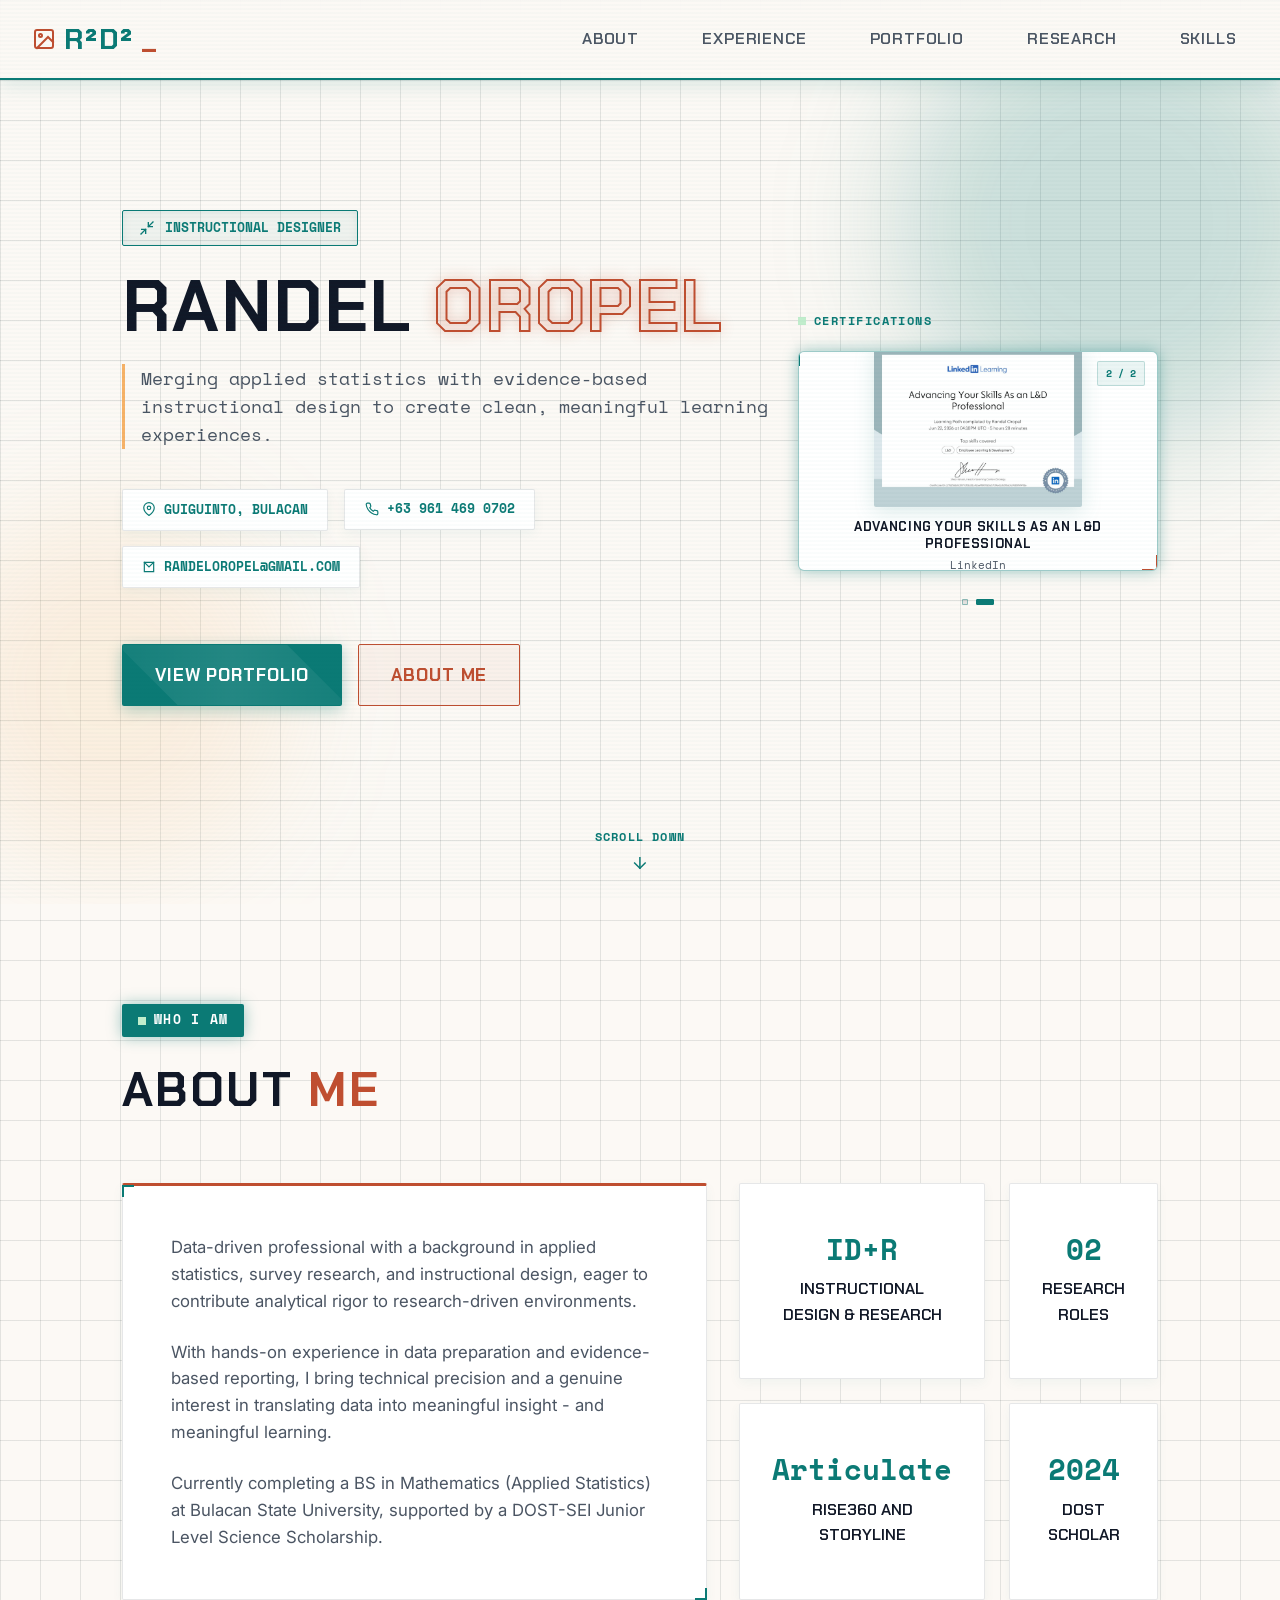
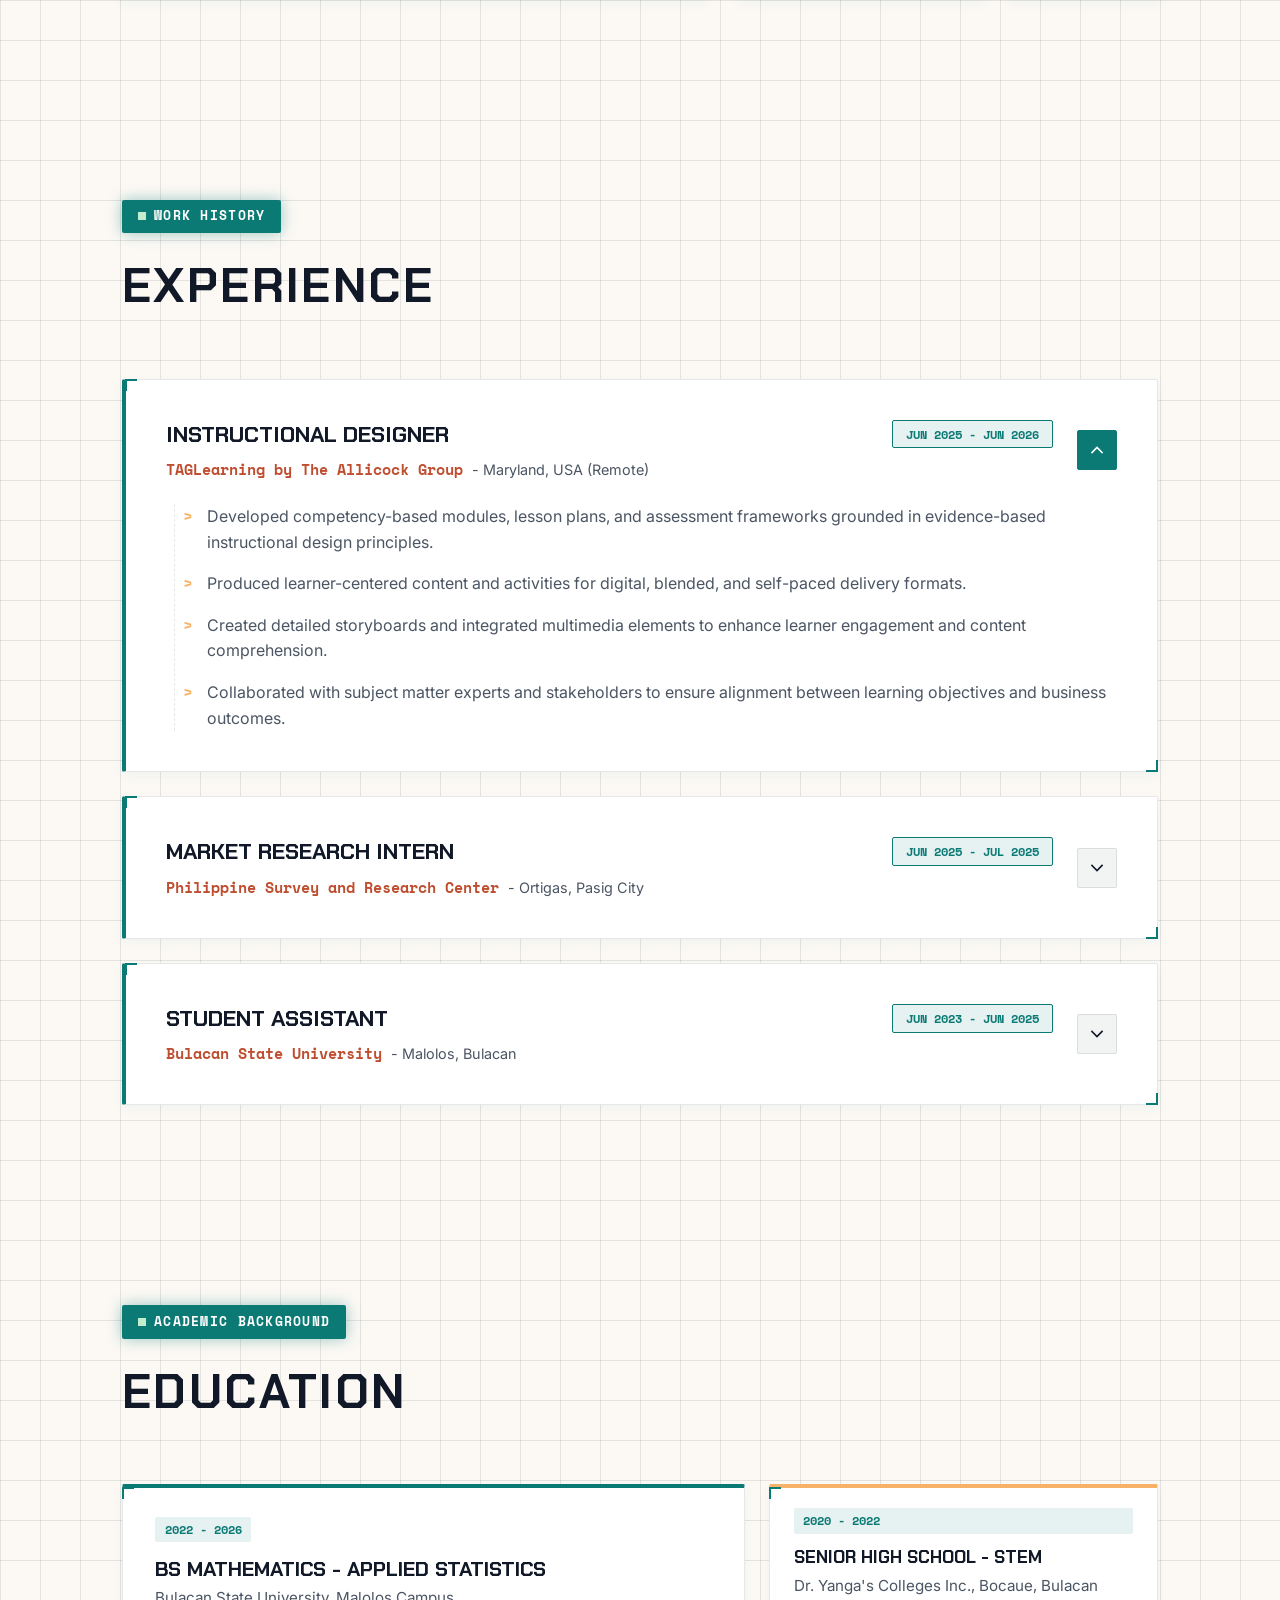
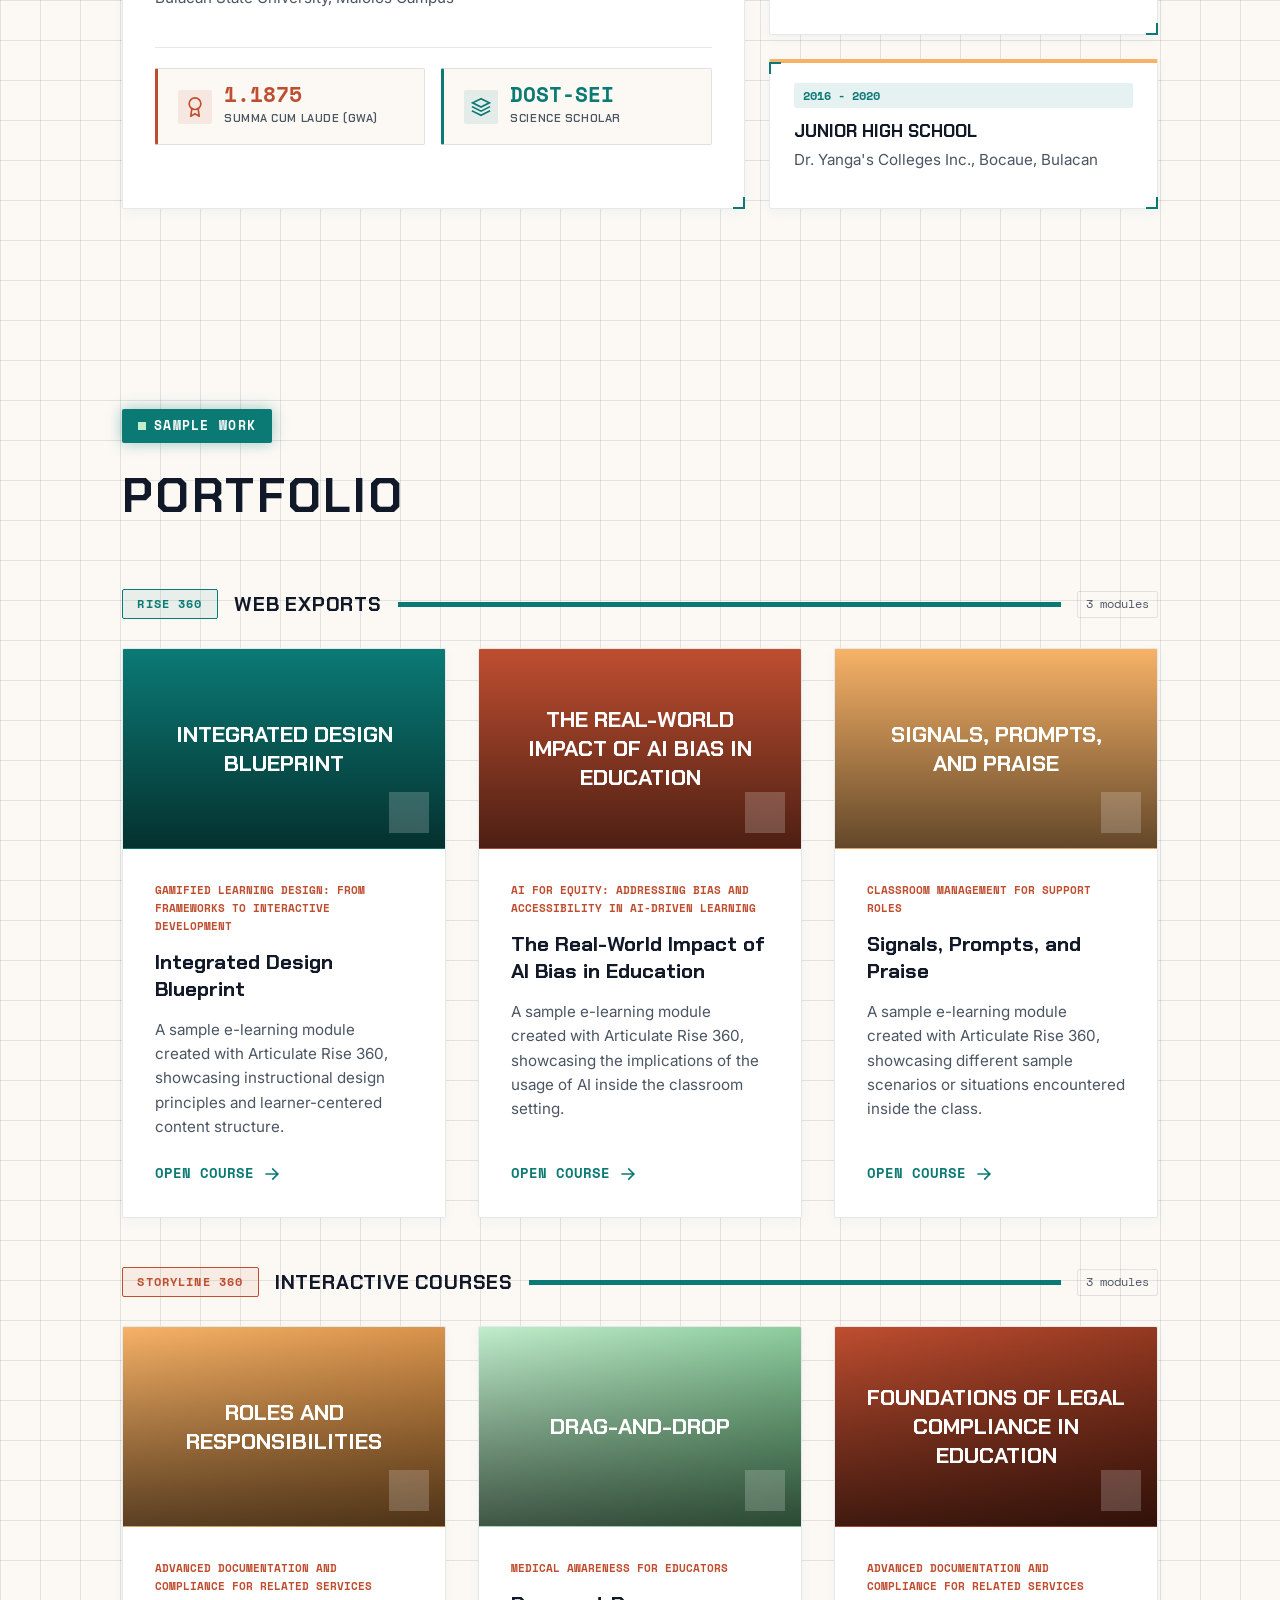
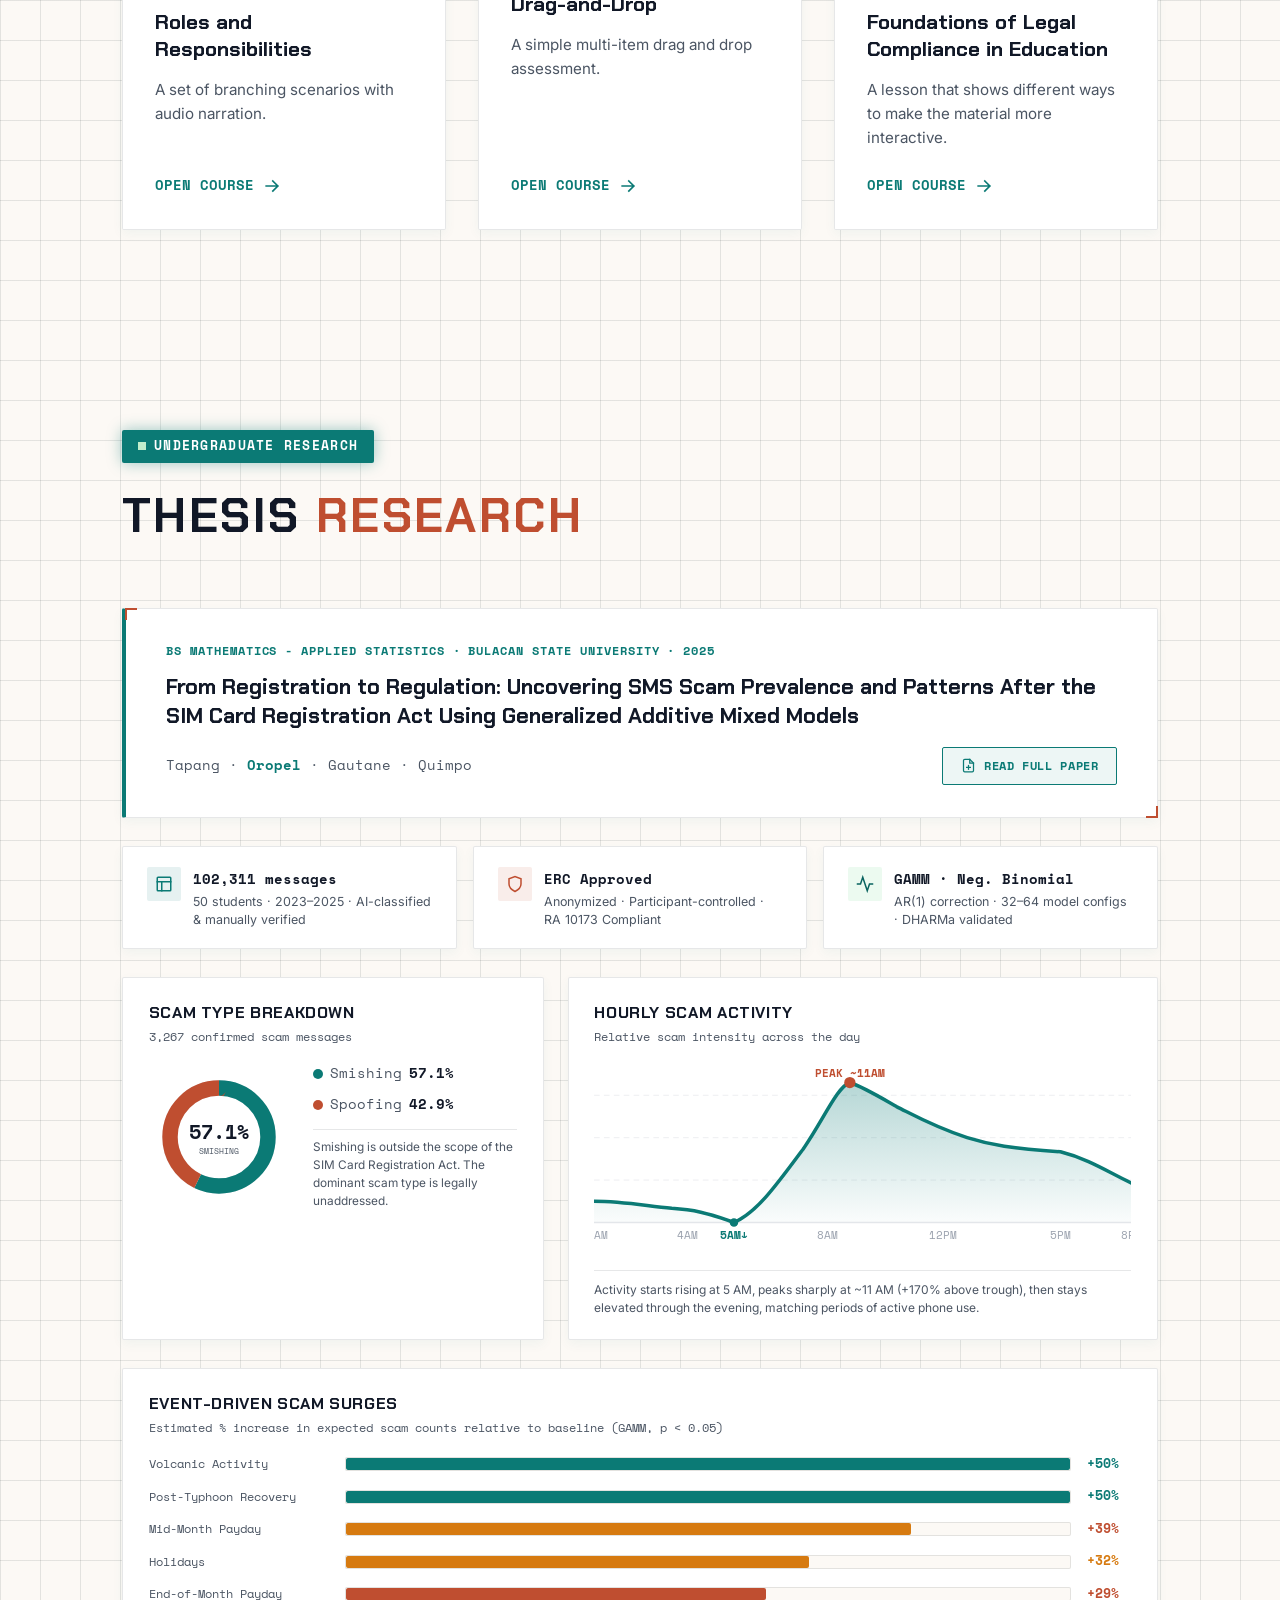
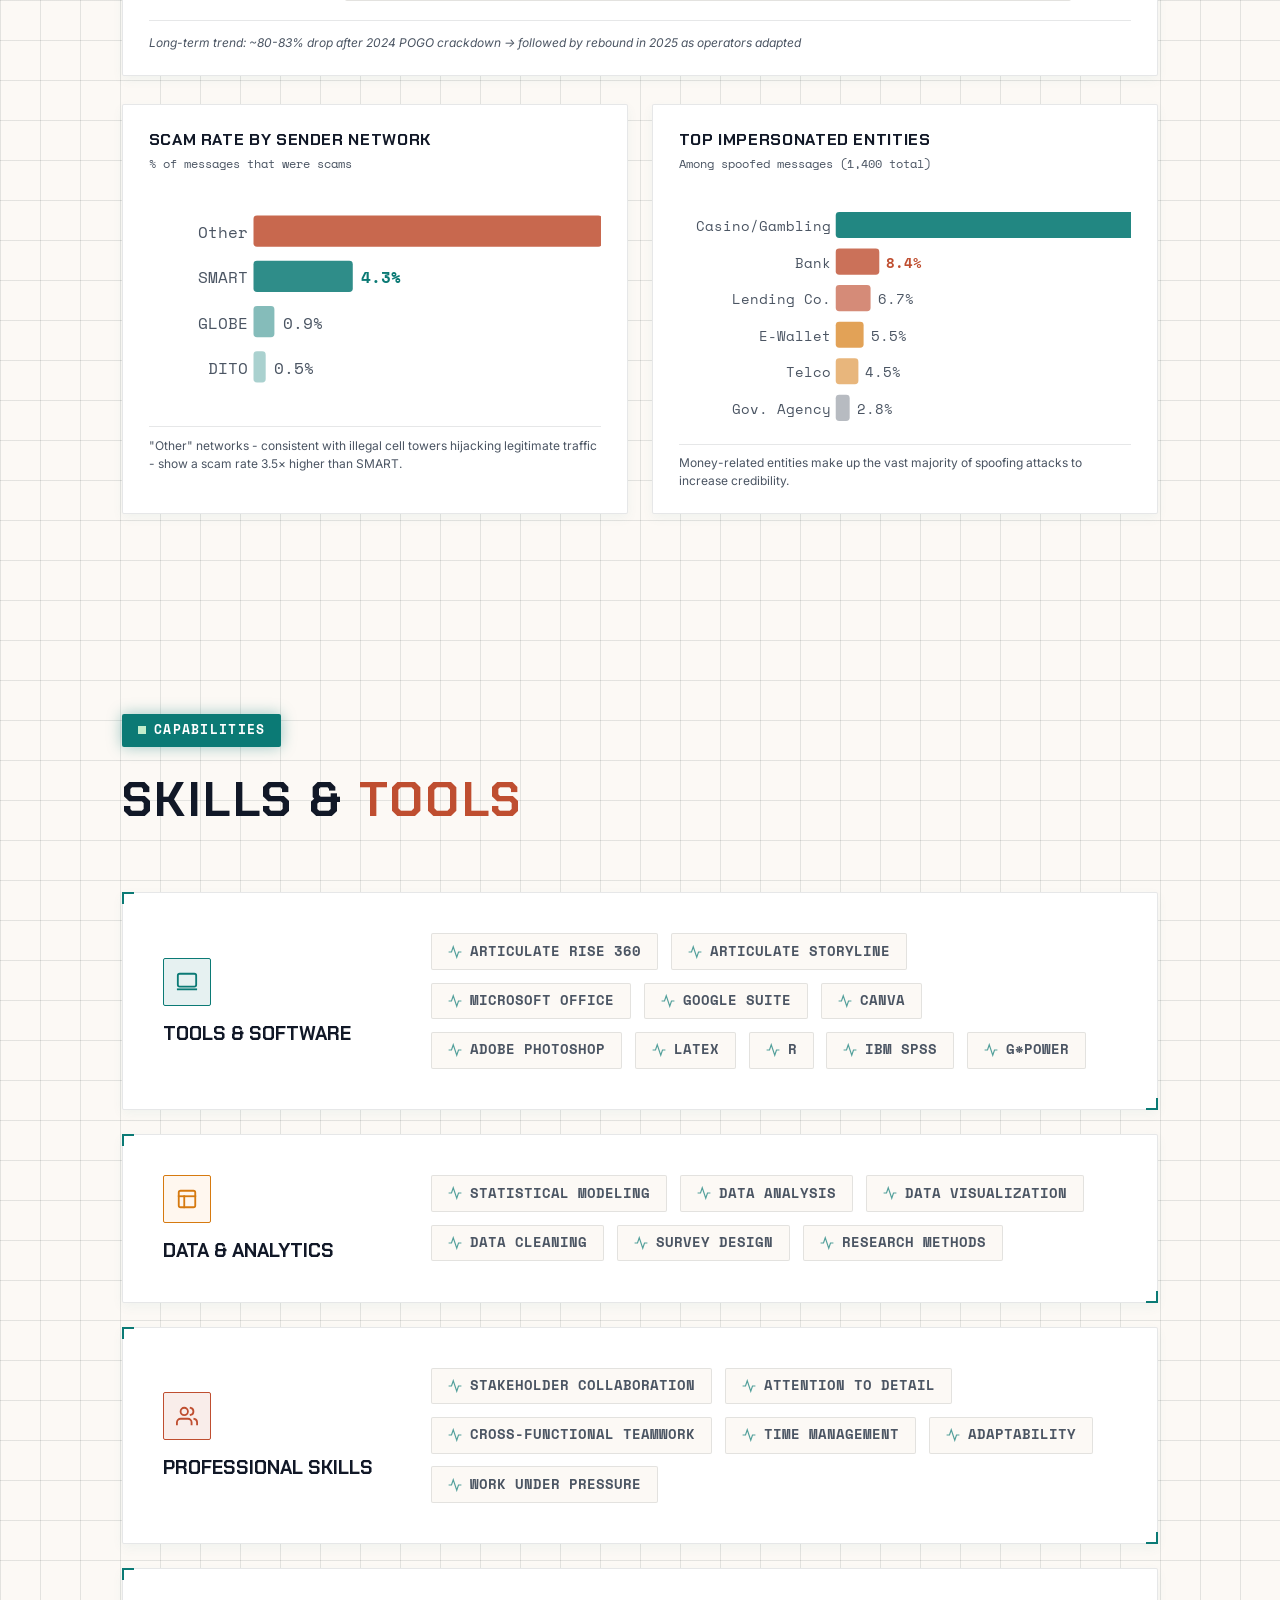
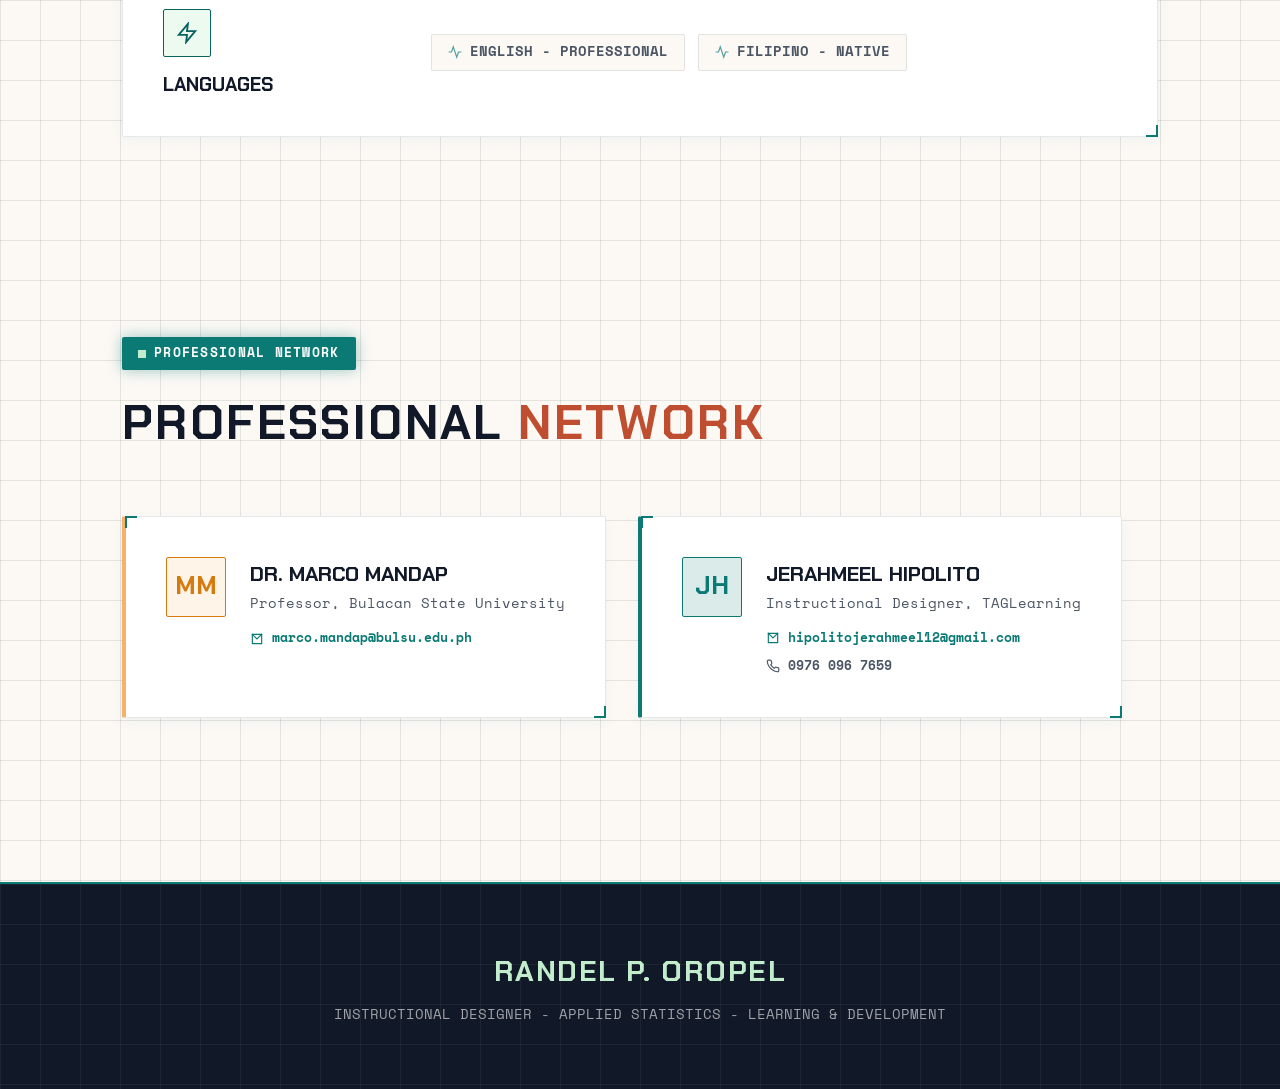
==== commit 78d67d98: "Update index.html" ====
--- a/index.html
+++ b/index.html
@@ -1454,14 +1454,14 @@
   //           If no image, a styled placeholder will render automatically
   const CERTIFICATIONS = [
     {
-      name:   "Articulate Rise 360 Certified",
-      issuer: "Articulate",
-      image:  "certs/rise360-cert.png"      // replace with your actual file
+      name:   "Build Your Skills as an Instructional Designer",
+      issuer: "LinkedIn",
+      image:  "certs/Build-Your-Skills-as-an-Instructional-Designer.jpg"      // replace with your actual file
     },
     {
-      name:   "Articulate Storyline 360 Certified",
-      issuer: "Articulate",
-      image:  "certs/storyline-cert.png"    // replace with your actual file
+      name:   "Advancing Your Skills As an L&D Professional",
+      issuer: "LinkedIn",
+      image:  "certs/Advancing-Your-Skills-As-an-L&D-Professional.jpg"    // replace with your actual file
     },
     // ← Paste a new object here for each additional certification
   ];
@@ -1547,7 +1547,7 @@
     {
       type:        "rise360",
       title:       "Integrated Design Blueprint",
-      tag:         "Rise 360",
+      tag:         "Gamified Learning Design: From Frameworks to Interactive Development",
       description: "A sample e-learning module created with Articulate Rise 360, showcasing instructional design principles and learner-centered content structure.",
       path:        "courses/integrated-design-blueprint/index.html",
       color:       "#0b7a75"
@@ -1555,16 +1555,16 @@
     {
       type:        "rise360",
       title:       "The Real-World Impact of AI Bias in Education",
-      tag:         "Rise 360 · Web Export",
-      description: "A sample e-learning module created with Articulate Rise 360, showcasing instructional design principles and learner-centered content structure.",
+      tag:         "AI for Equity: Addressing Bias and Accessibility in AI-Driven Learning",
+      description: "A sample e-learning module created with Articulate Rise 360, showcasing the implications of the usage of AI inside the classroom setting.",
       path:        "courses/The-Real-World-Impact-of-AI-Bias-in-Education/index.html",
       color:       "#bf4e30"
     },
     {
       type:        "rise360",
-      title:       "Classroom Management: Signals, Prompts, and Praise",
-      tag:         "Rise 360 · Web Export",
-      description: "A sample e-learning module created with Articulate Rise 360, showcasing instructional design principles and learner-centered content structure.",
+      title:       "Signals, Prompts, and Praise",
+      tag:         "Classroom Management for Support Roles",
+      description: "A sample e-learning module created with Articulate Rise 360, showcasing different sample scenarios or situations encountered inside the class.",
       path:        "courses/signals-prompts-and-praise/index.html",
       color:       "#f7b267"
     },
@@ -1574,27 +1574,27 @@
     // Entry point for Storyline exports is story.html (not index.html)
     {
       type:        "storyline",
-      title:       "Storyline Sample 1",
-      tag:         "Storyline 360 · Web Export",
-      description: "An interactive e-learning module built with Articulate Storyline 360.",
-      path:        "courses/storyline-sample-1/story.html",
+      title:       "Roles and Responsibilities",
+      tag:         "Advanced Documentation and Compliance for Related Services",
+      description: "A set of branching scenarios with audio narration.",
+      path:        "courses/Roles-and-Responsibilities/story.html",
+      color:       "linear-gradient(135deg, #f7b267 0%, #c4803a 100%)"
+    },
+    {
+      type:        "storyline",
+      title:       "Drag-and-Drop",
+      tag:         "Medical Awareness for Educators",
+      description: "A simple multi-item drag and drop assessment.",
+      path:        "courses/Drag-and-Drop/story.html",
       color:       "linear-gradient(135deg, #c1edcc 0%, #6db880 100%)"
     },
     {
       type:        "storyline",
-      title:       "Storyline Sample 2",
-      tag:         "Storyline 360 · Web Export",
-      description: "An interactive e-learning module built with Articulate Storyline 360.",
-      path:        "courses/storyline-sample-2/story.html",
+      title:       "Foundations of Legal Compliance in Education",
+      tag:         "Advanced Documentation and Compliance for Related Services",
+      description: "A lesson that shows different ways to make the material more interactive.",
+      path:        "courses/Foundations-of-Legal-Compliance-in-Special-Education/story.html",
       color:       "linear-gradient(135deg, #bf4e30 0%, #7a2c18 100%)"
-    },
-    {
-      type:        "storyline",
-      title:       "Storyline Sample 3",
-      tag:         "Storyline 360 · Web Export",
-      description: "An interactive e-learning module built with Articulate Storyline 360.",
-      path:        "courses/storyline-sample-3/story.html",
-      color:       "linear-gradient(135deg, #f7b267 0%, #c4803a 100%)"
     },
     // ← Paste new Storyline objects here
   ];
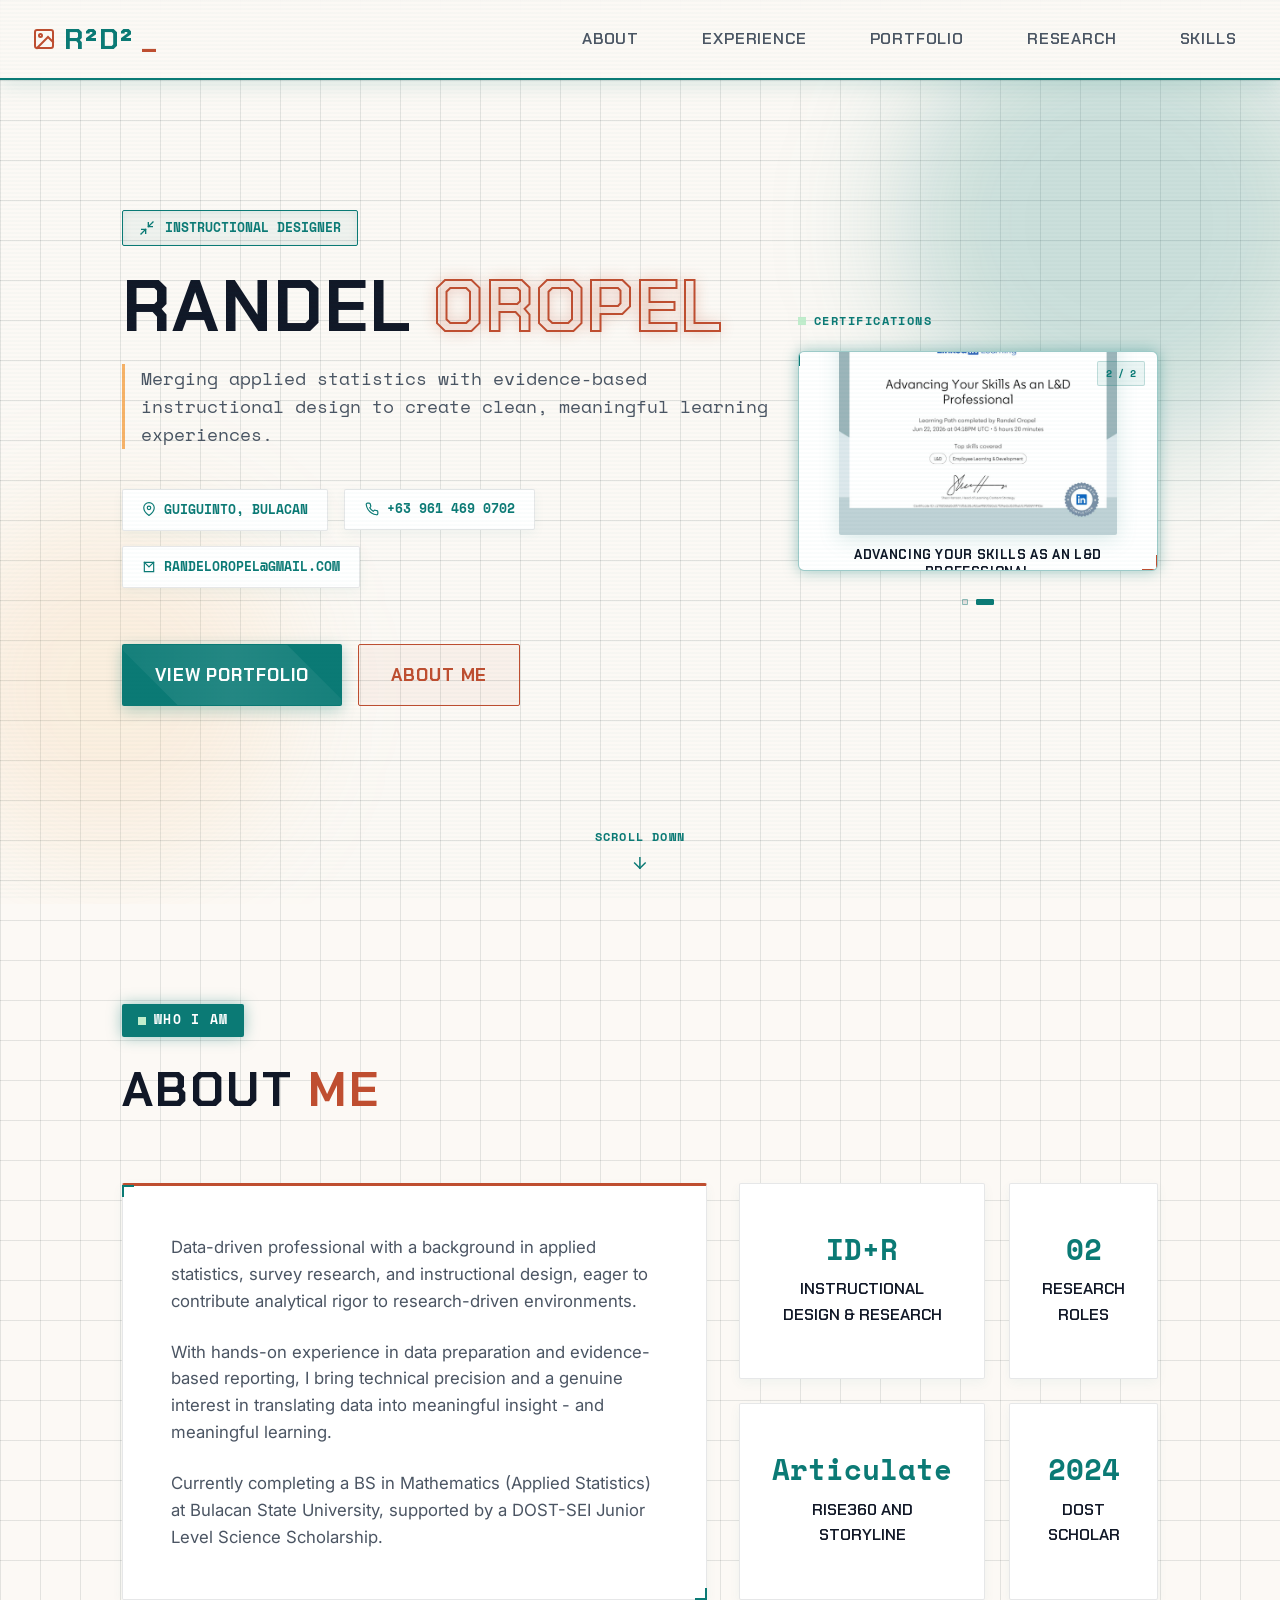
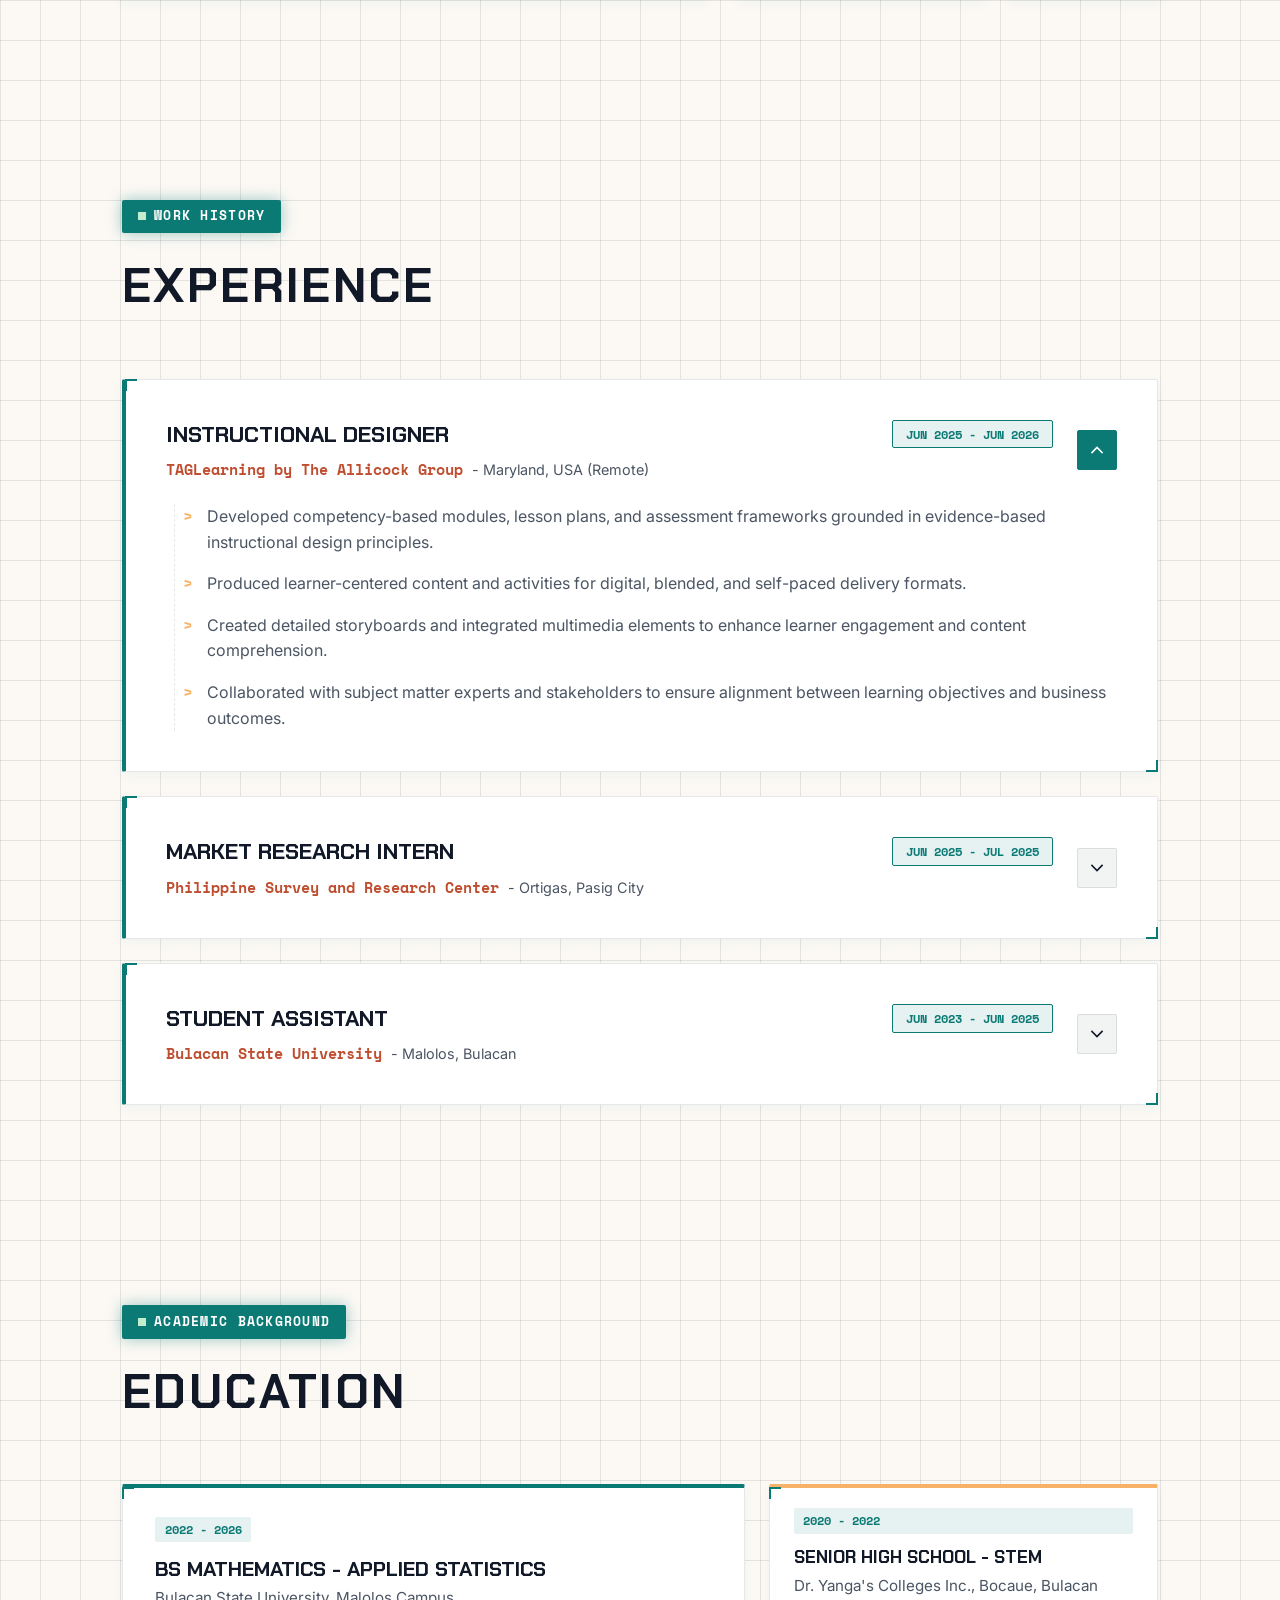
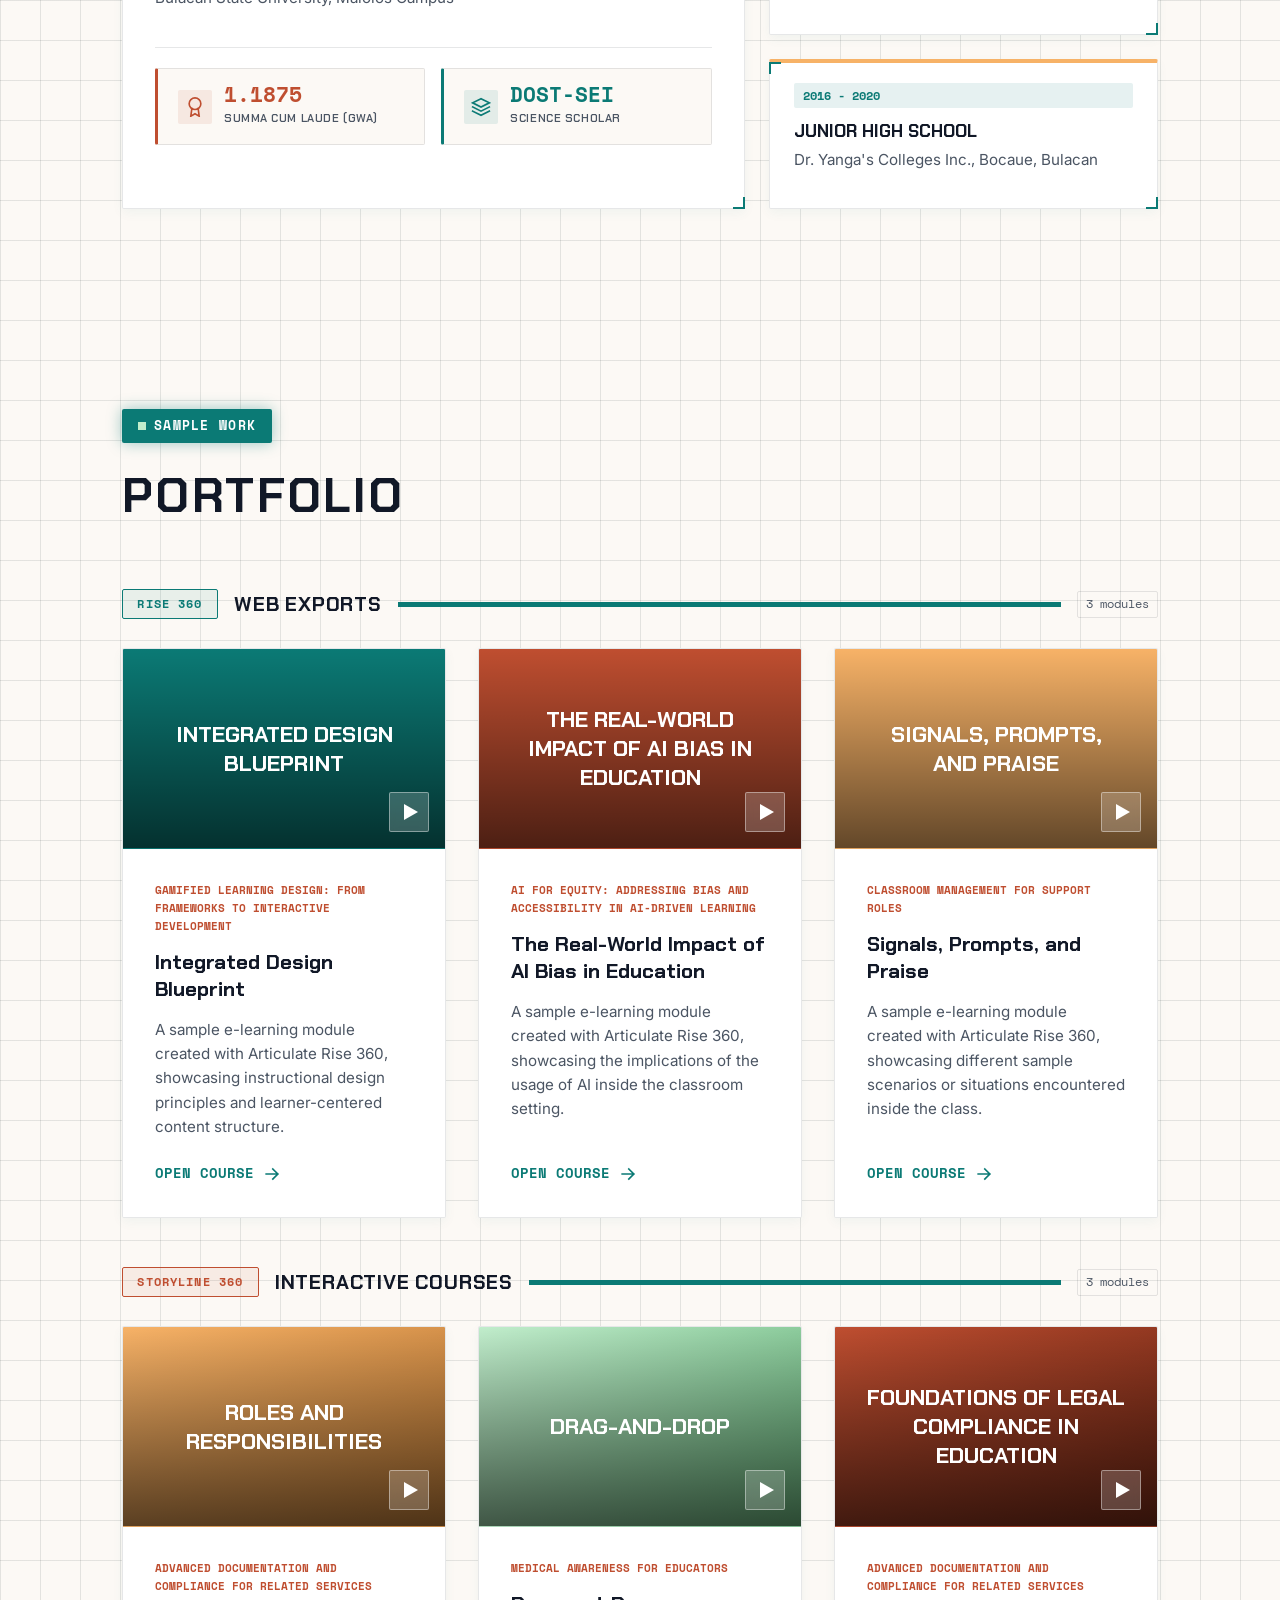
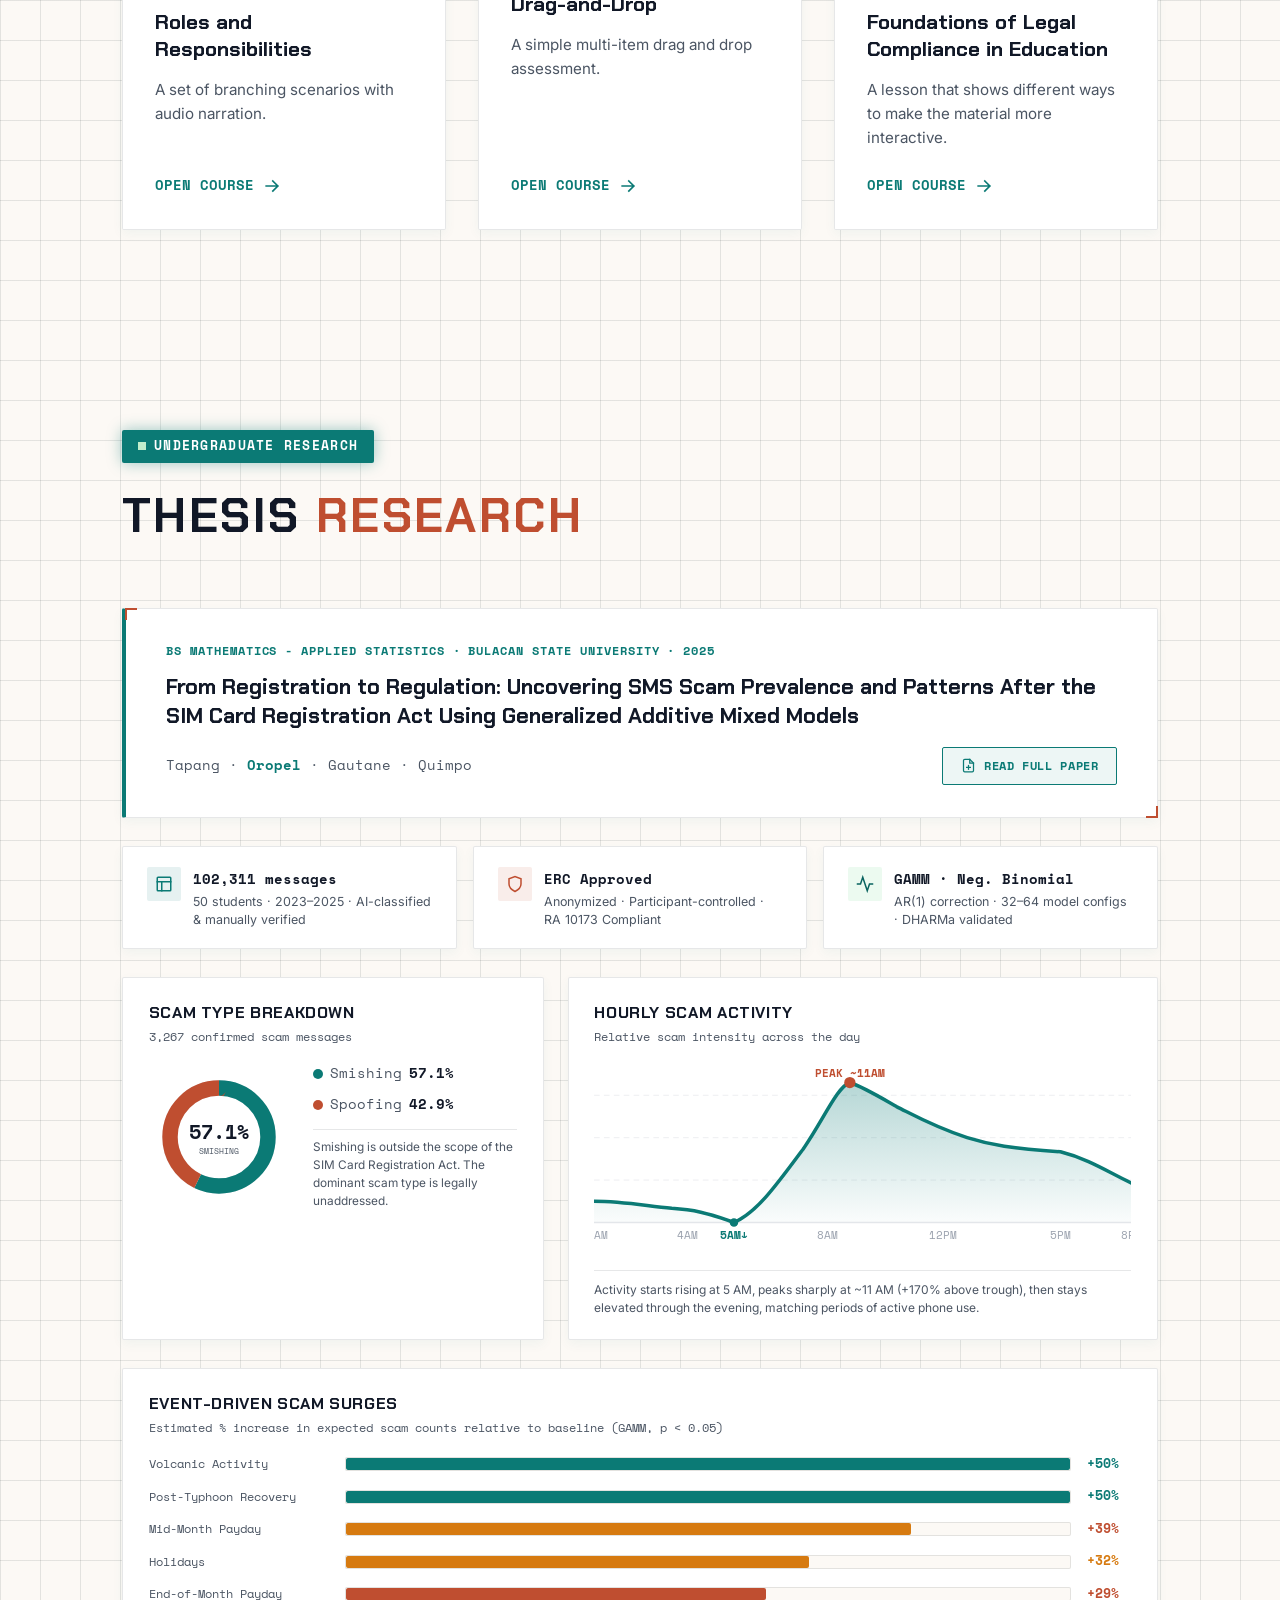
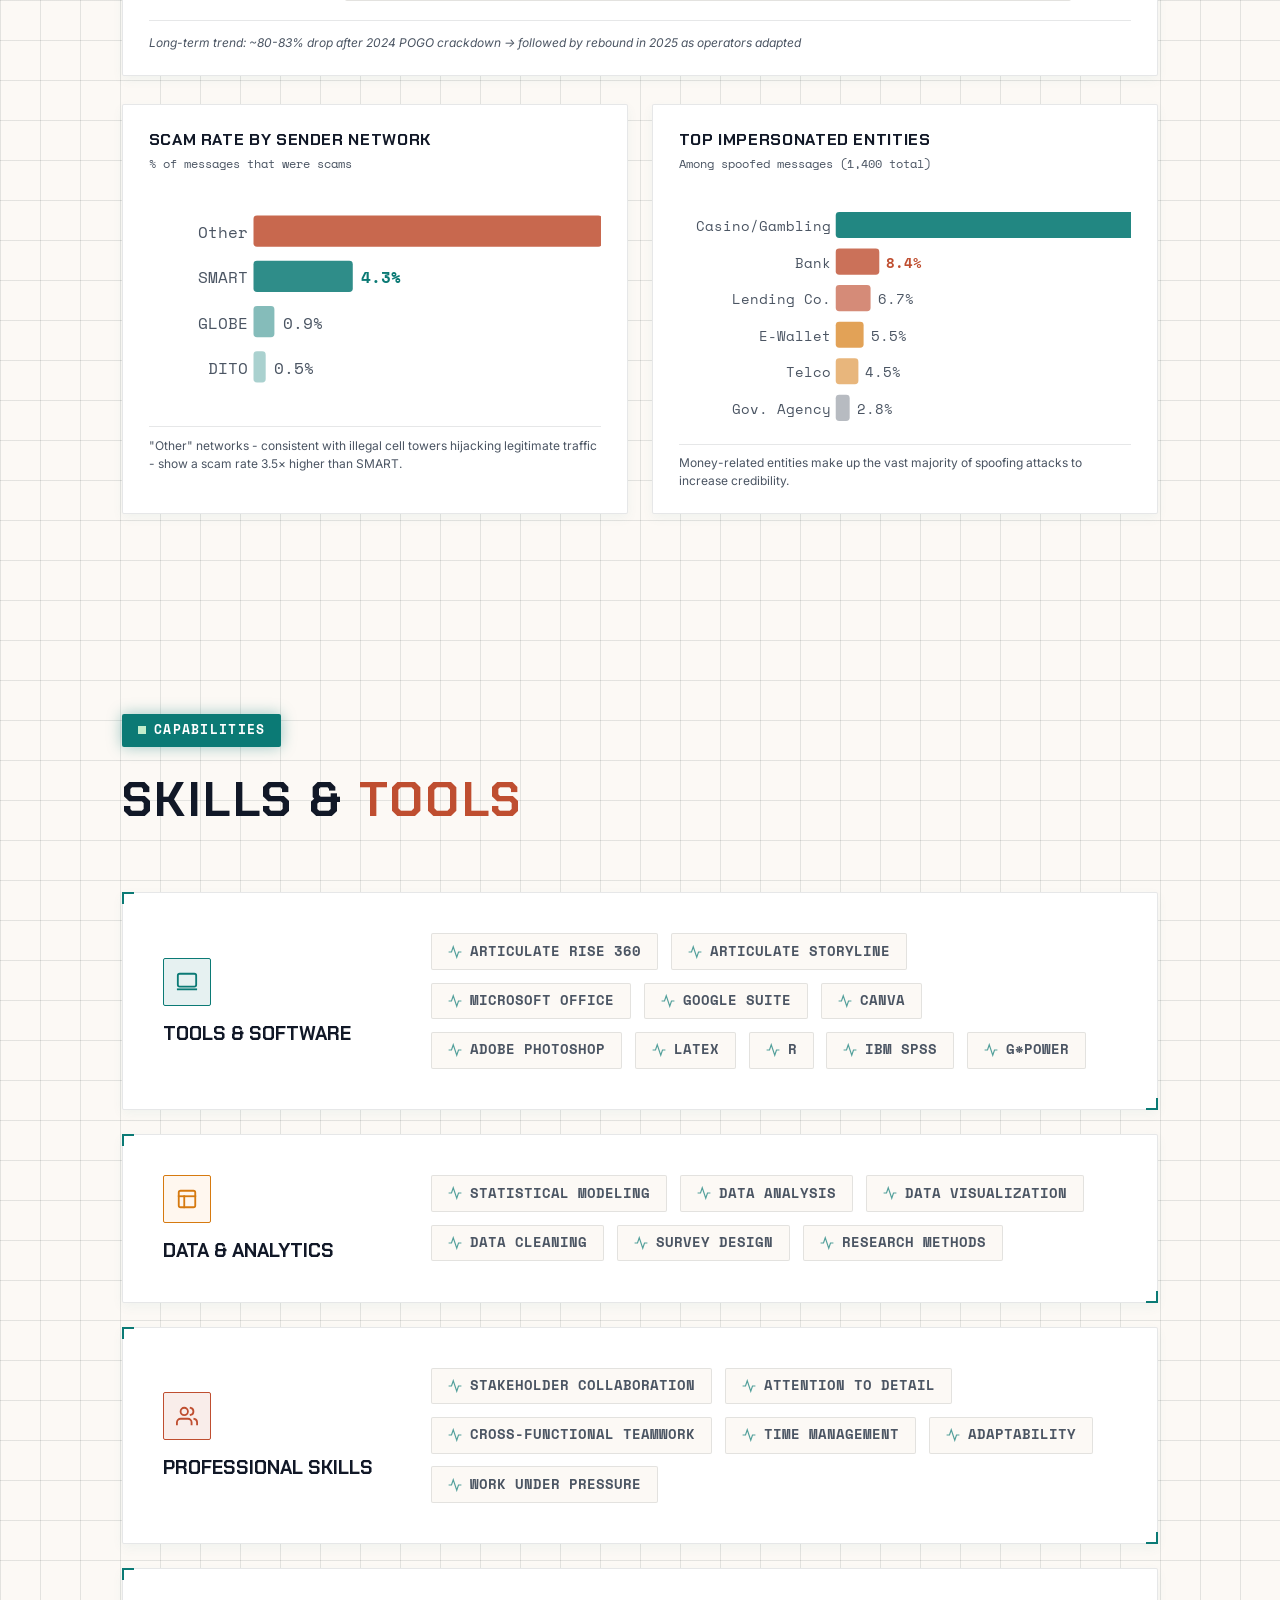
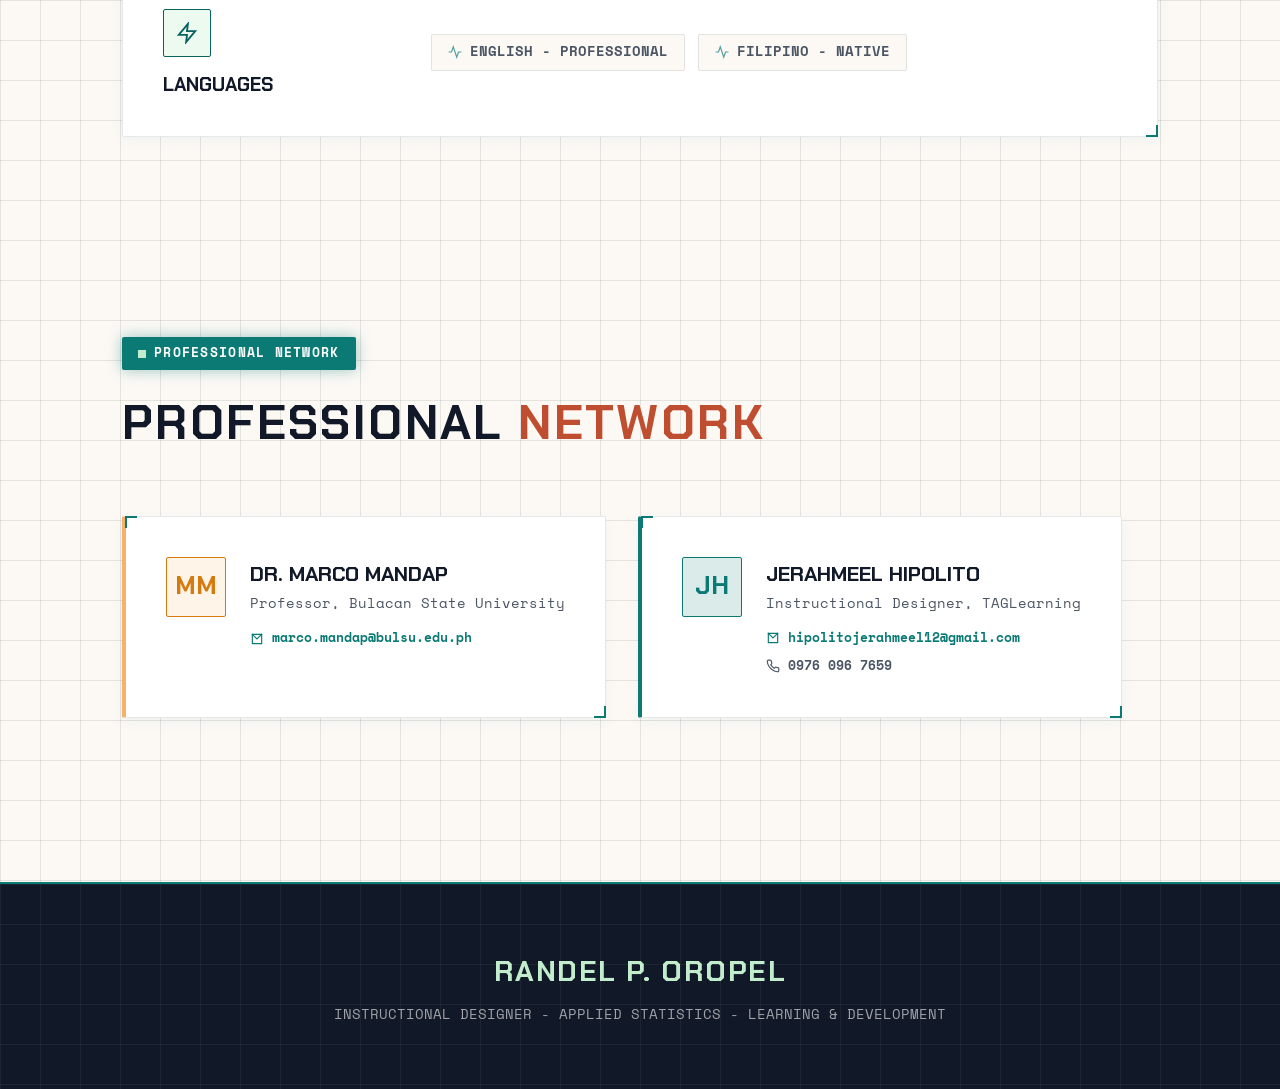
==== commit 31fed000: "Update index.html" ====
--- a/index.html
+++ b/index.html
@@ -711,8 +711,8 @@
       pointer-events: auto;
     }
     .cert-slide img {
-      max-width: 100%;
-      max-height: 160px;
+      max-width: 90%;
+      max-height: 400px;
       object-fit: contain;
       border-radius: var(--radius-sm);
       filter: drop-shadow(0 4px 10px rgba(11,122,117,0.15));
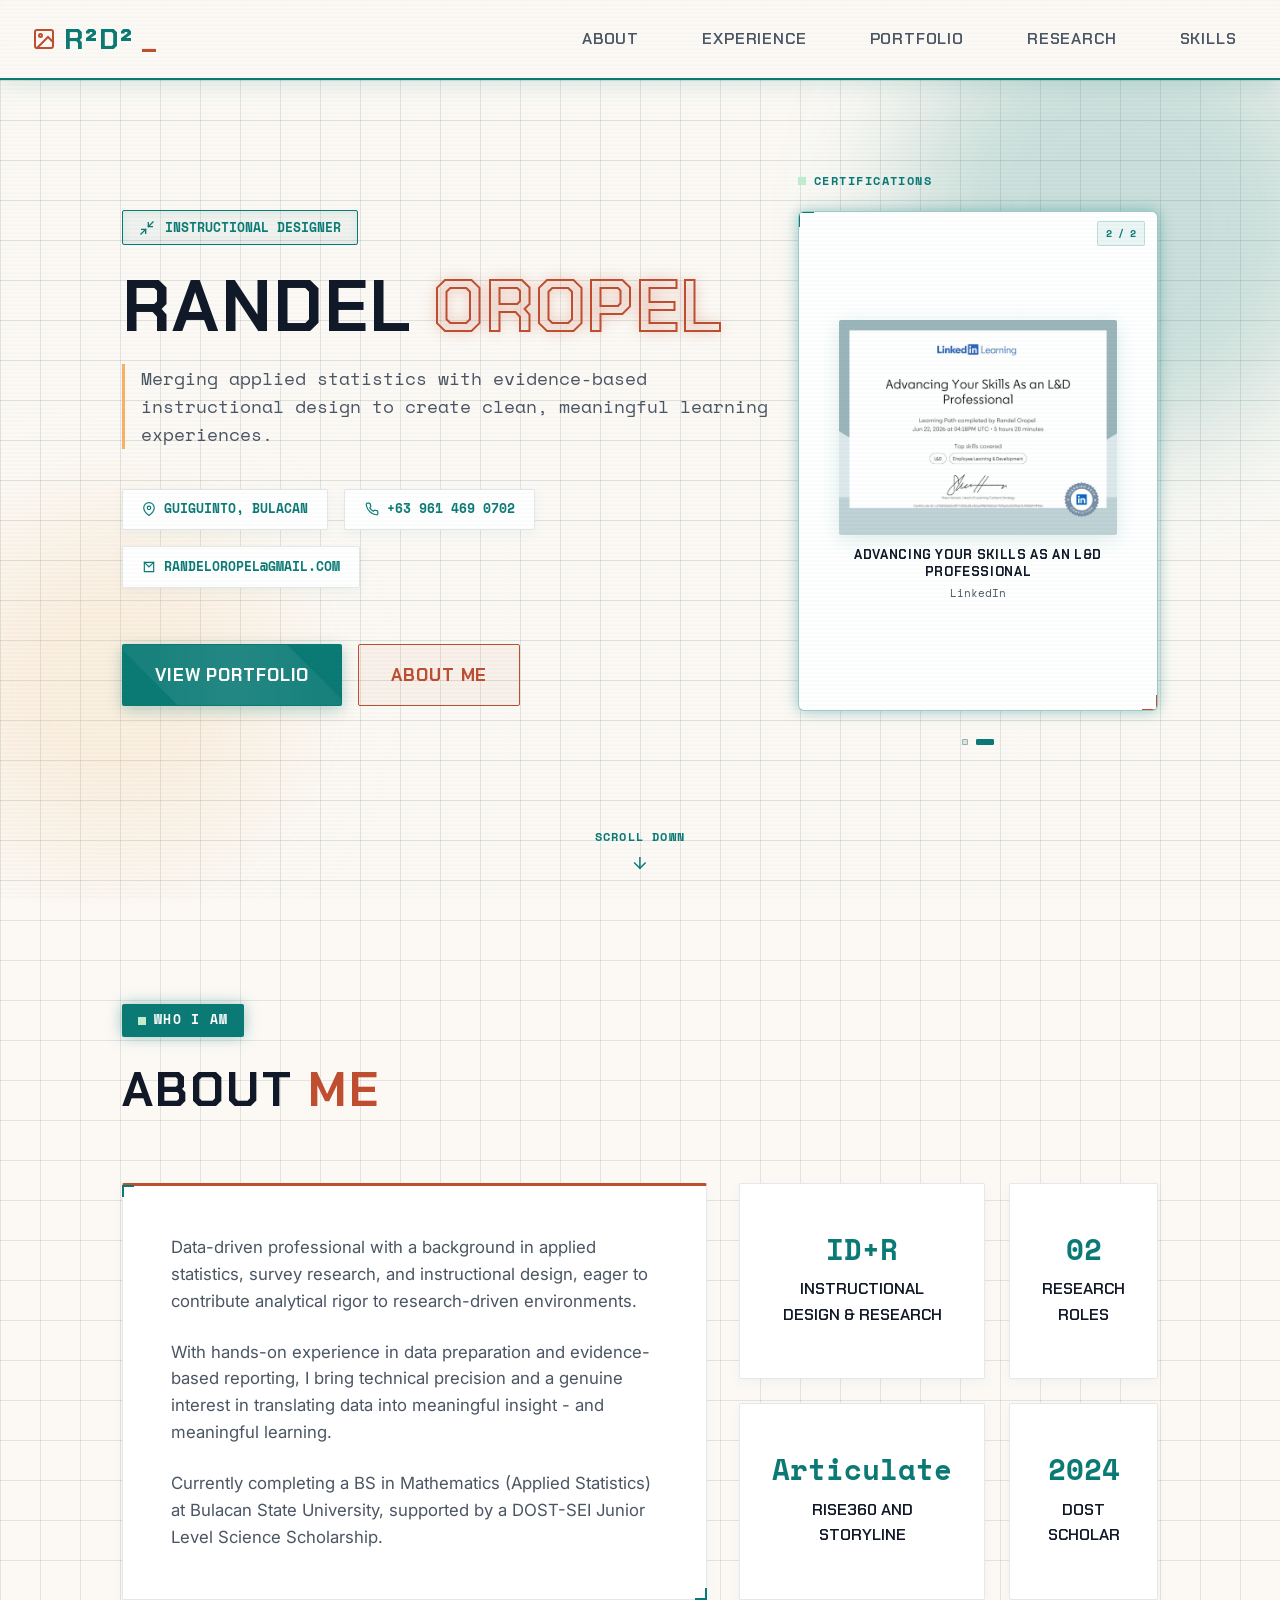
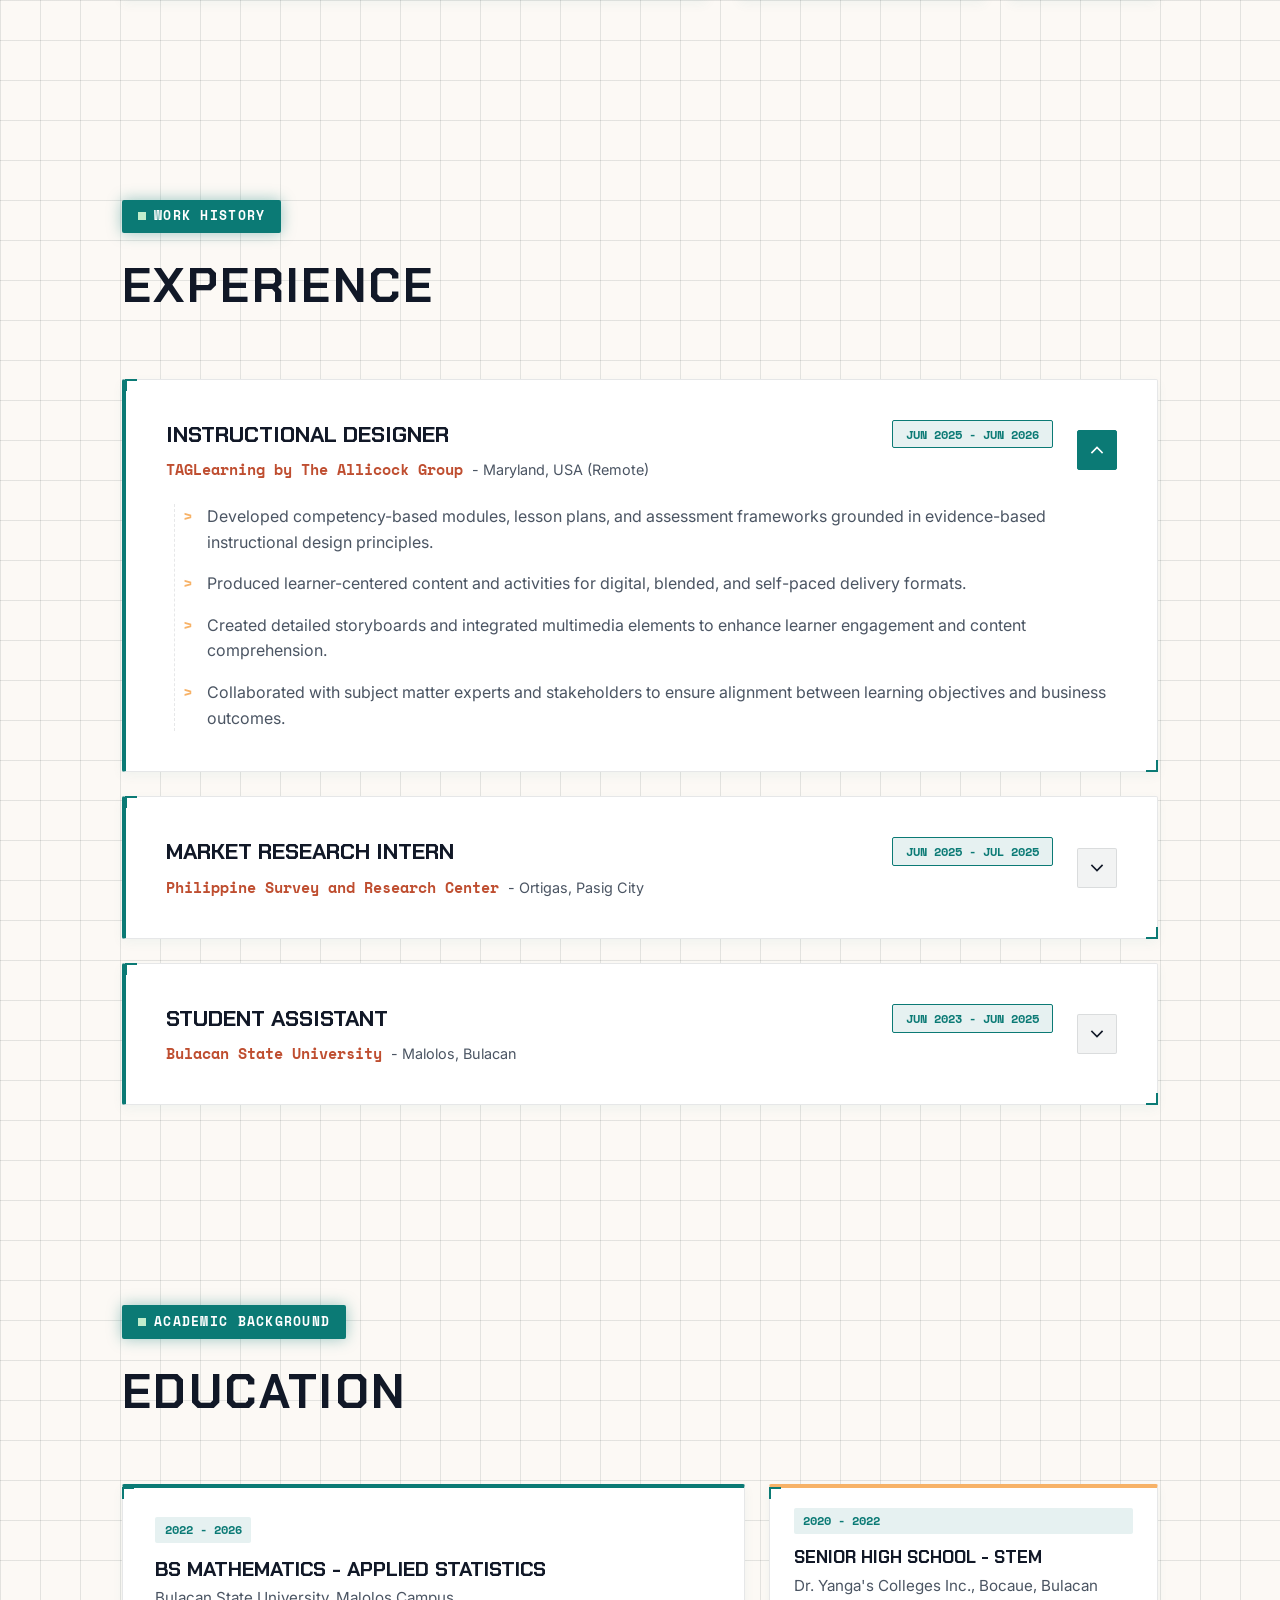
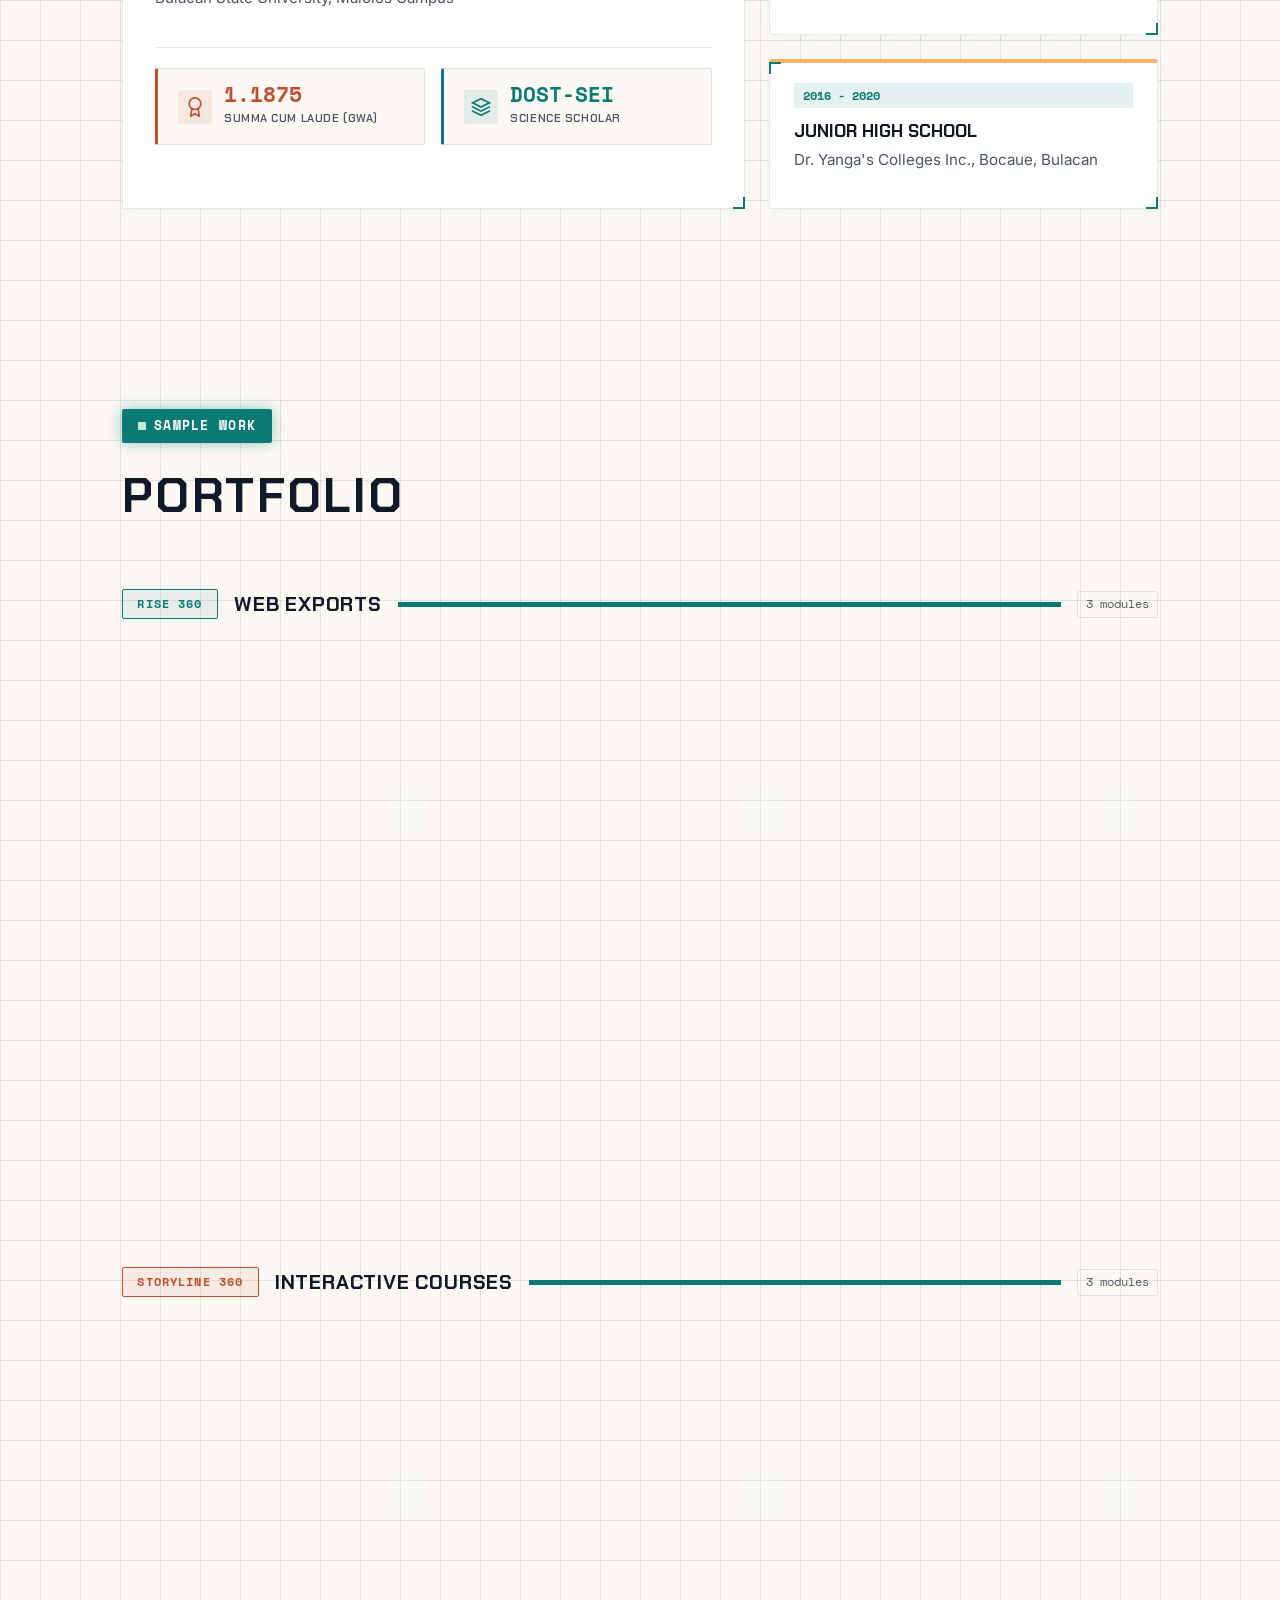
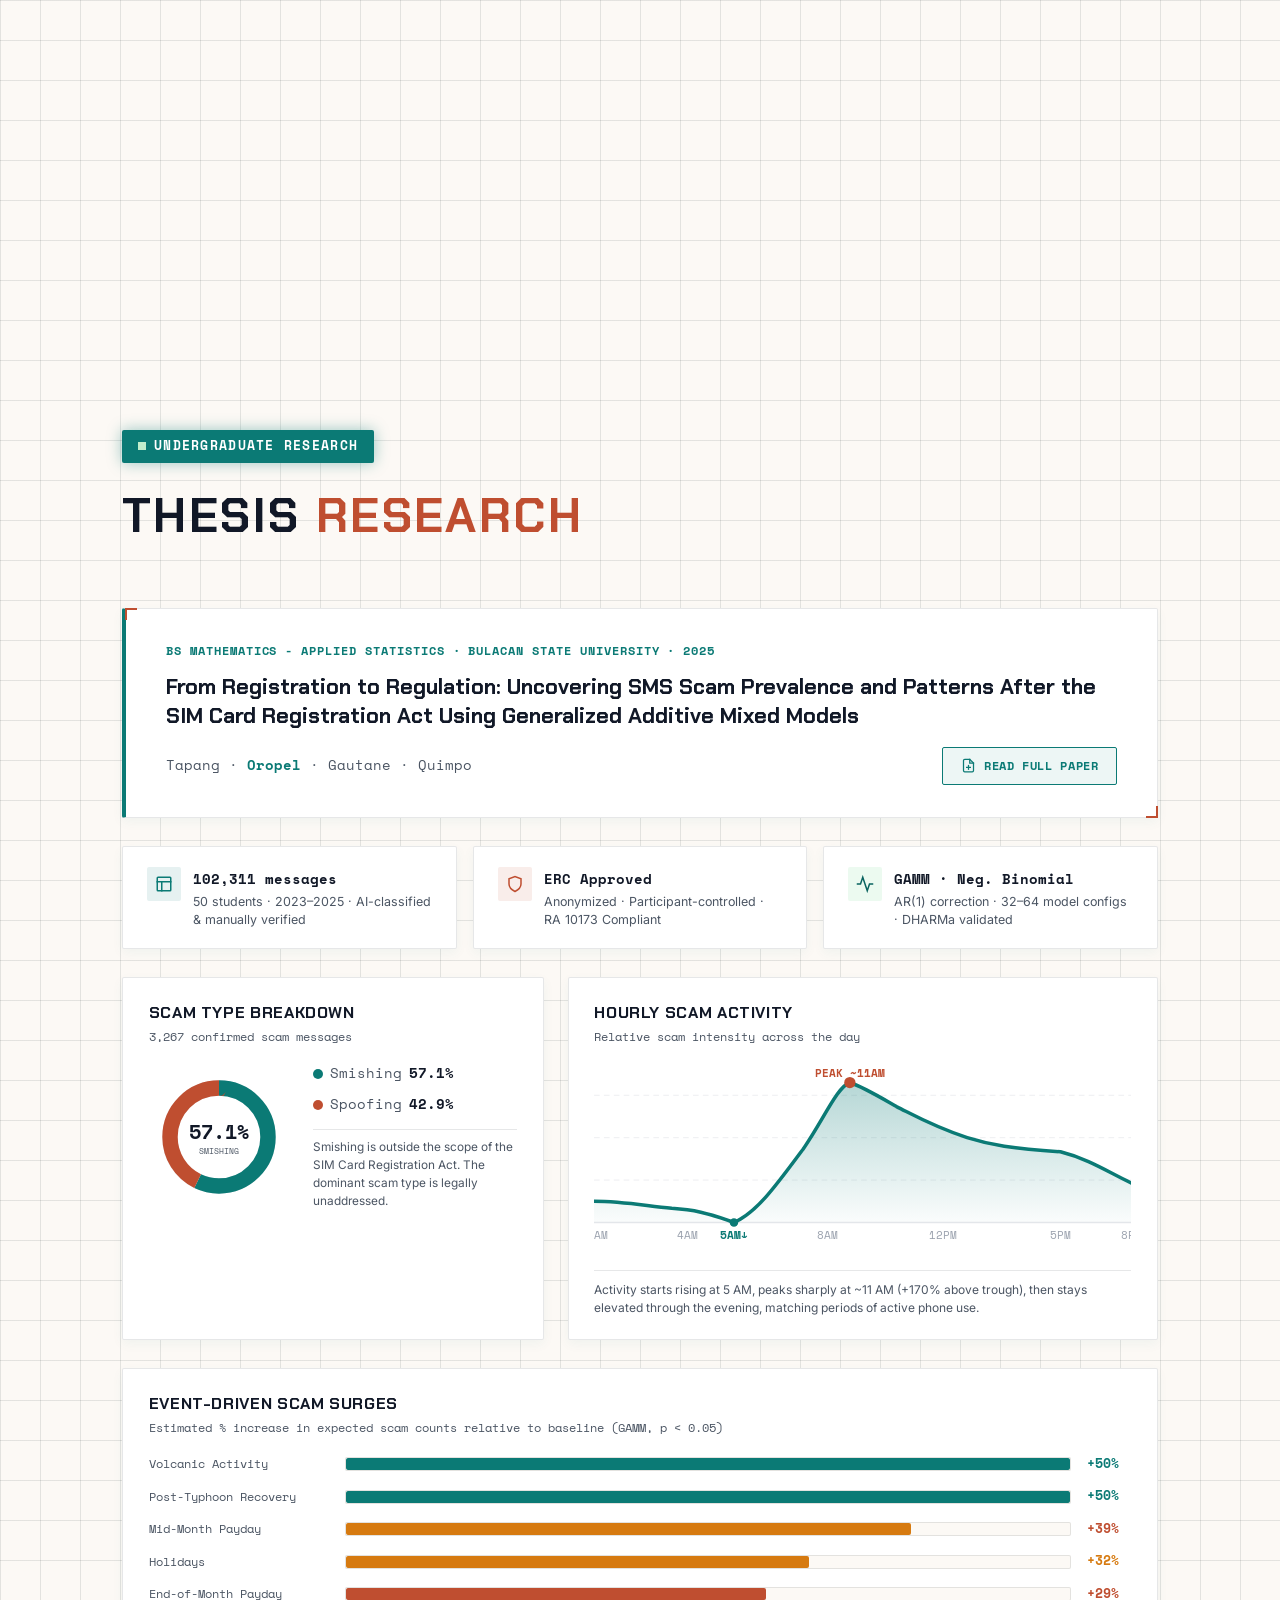
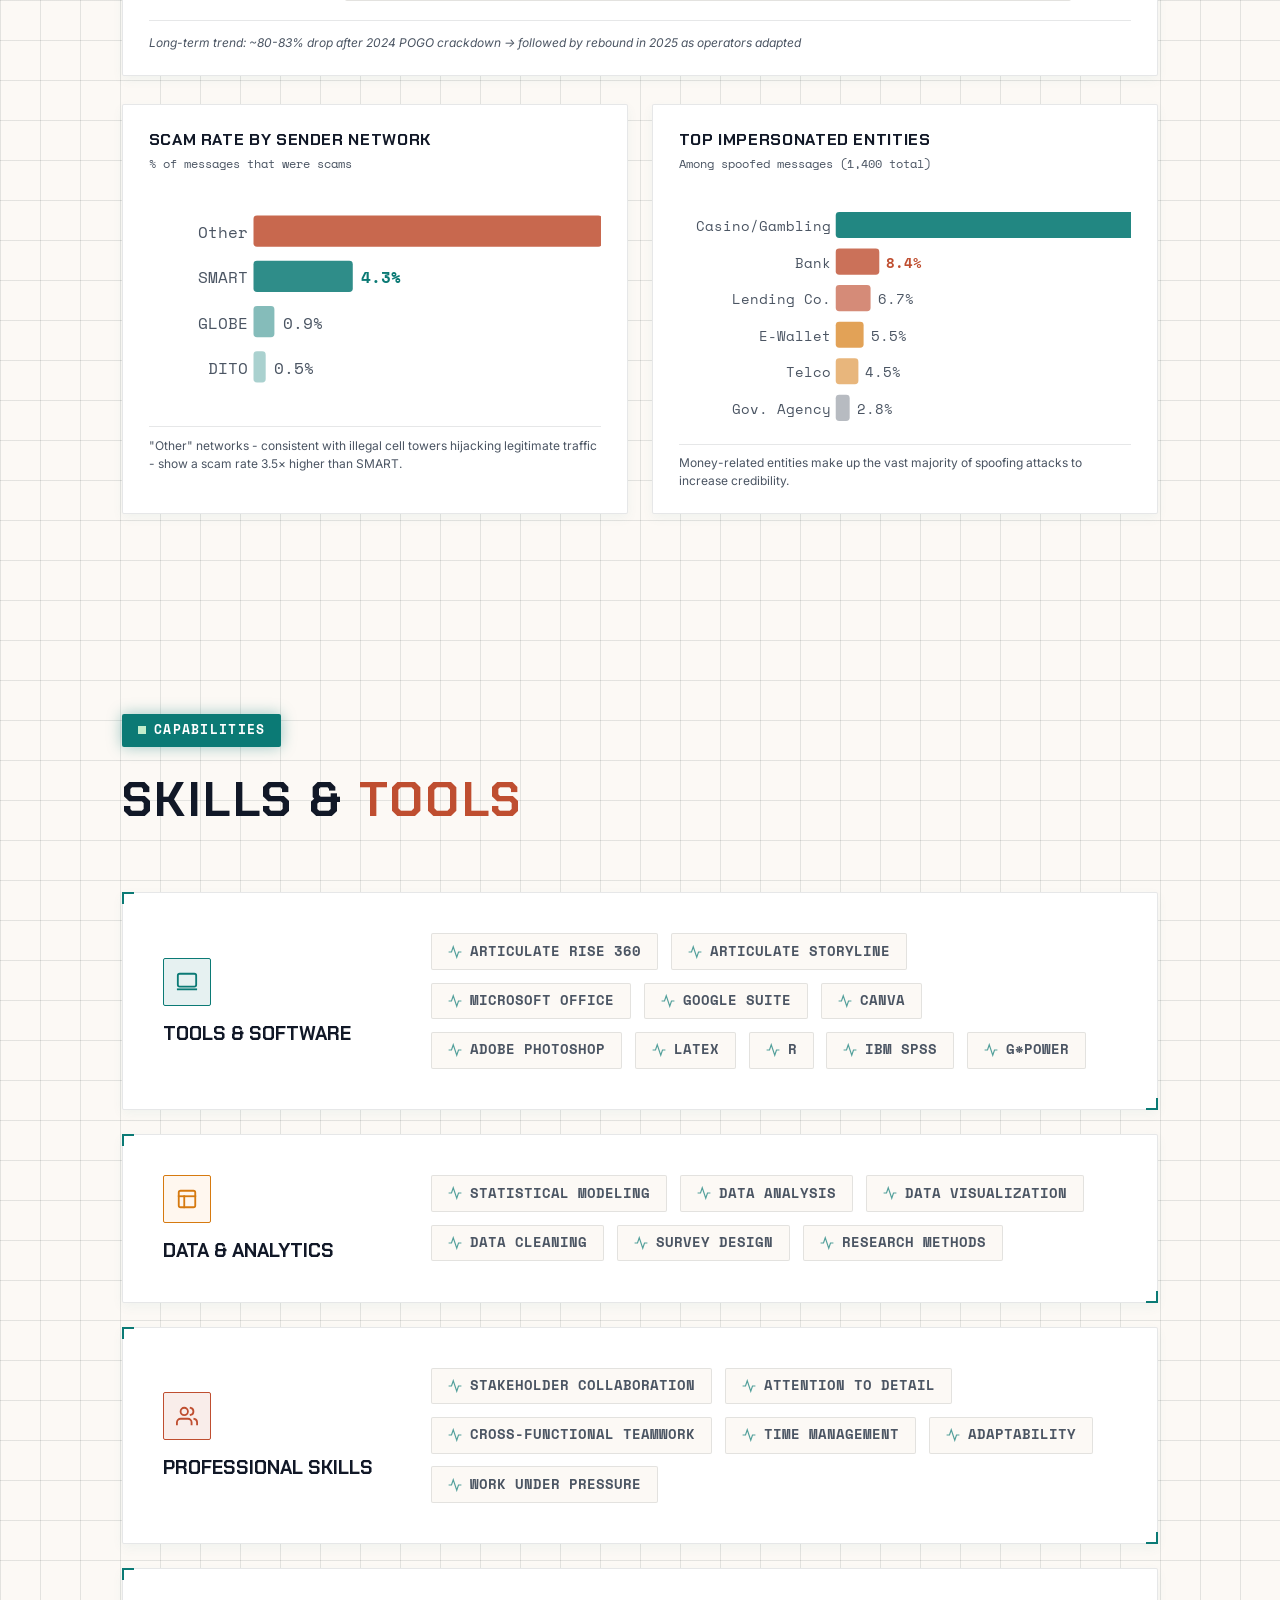
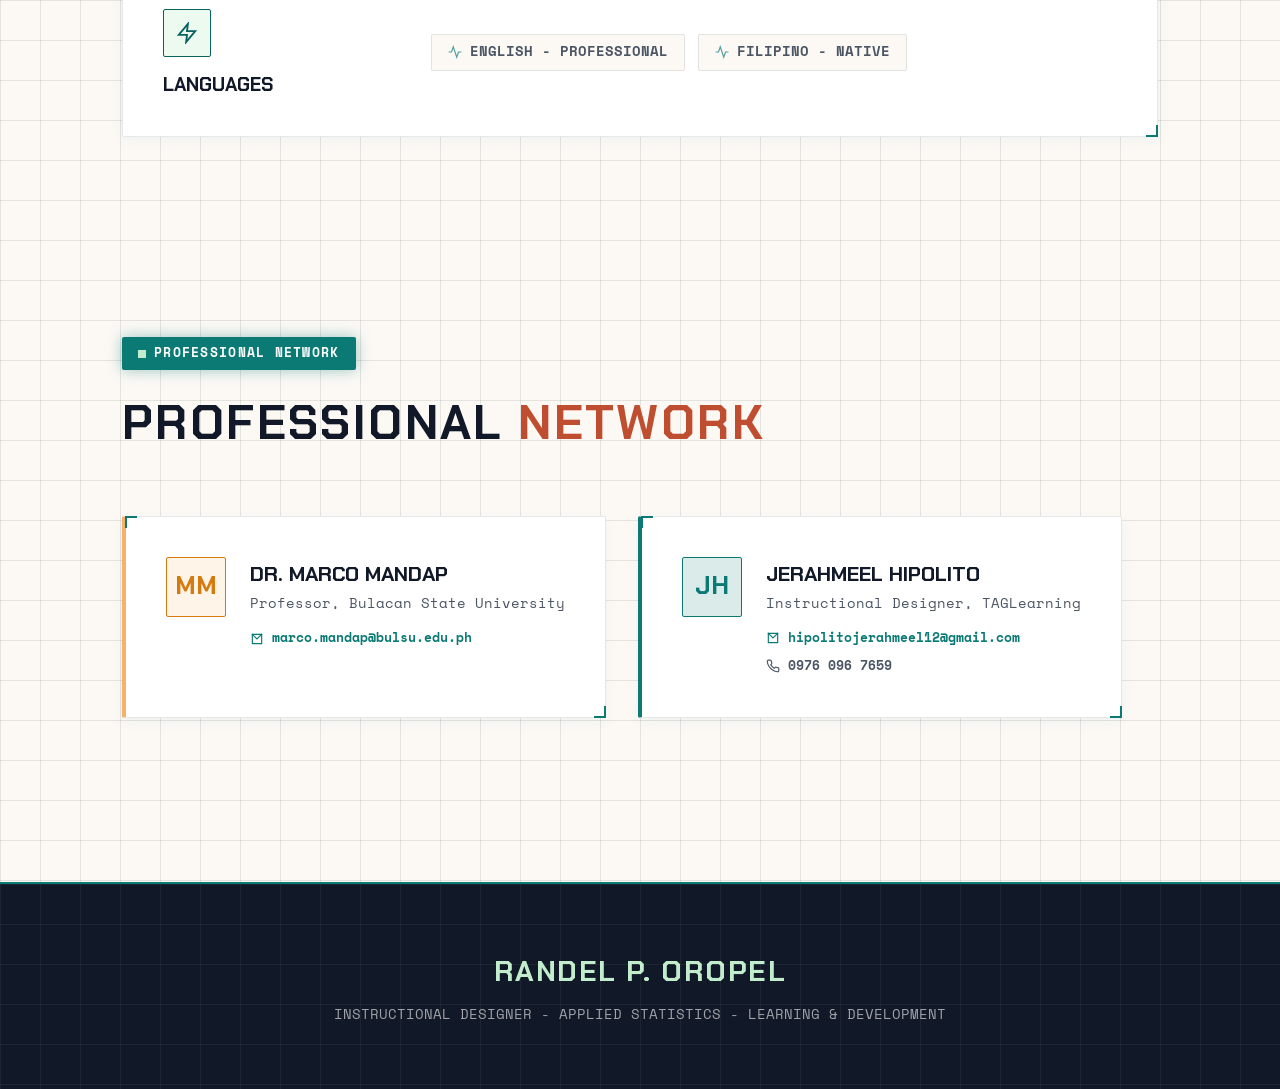
==== commit a9b5e520: "Update index.html" ====
--- a/index.html
+++ b/index.html
@@ -668,7 +668,7 @@
       position: relative;
       width: 100%;
       /* Height set by JS based on tallest slide */
-      min-height: 220px;
+      min-height: 500px;
       overflow: hidden;
       background: var(--surface);
       border: 1px solid var(--border);
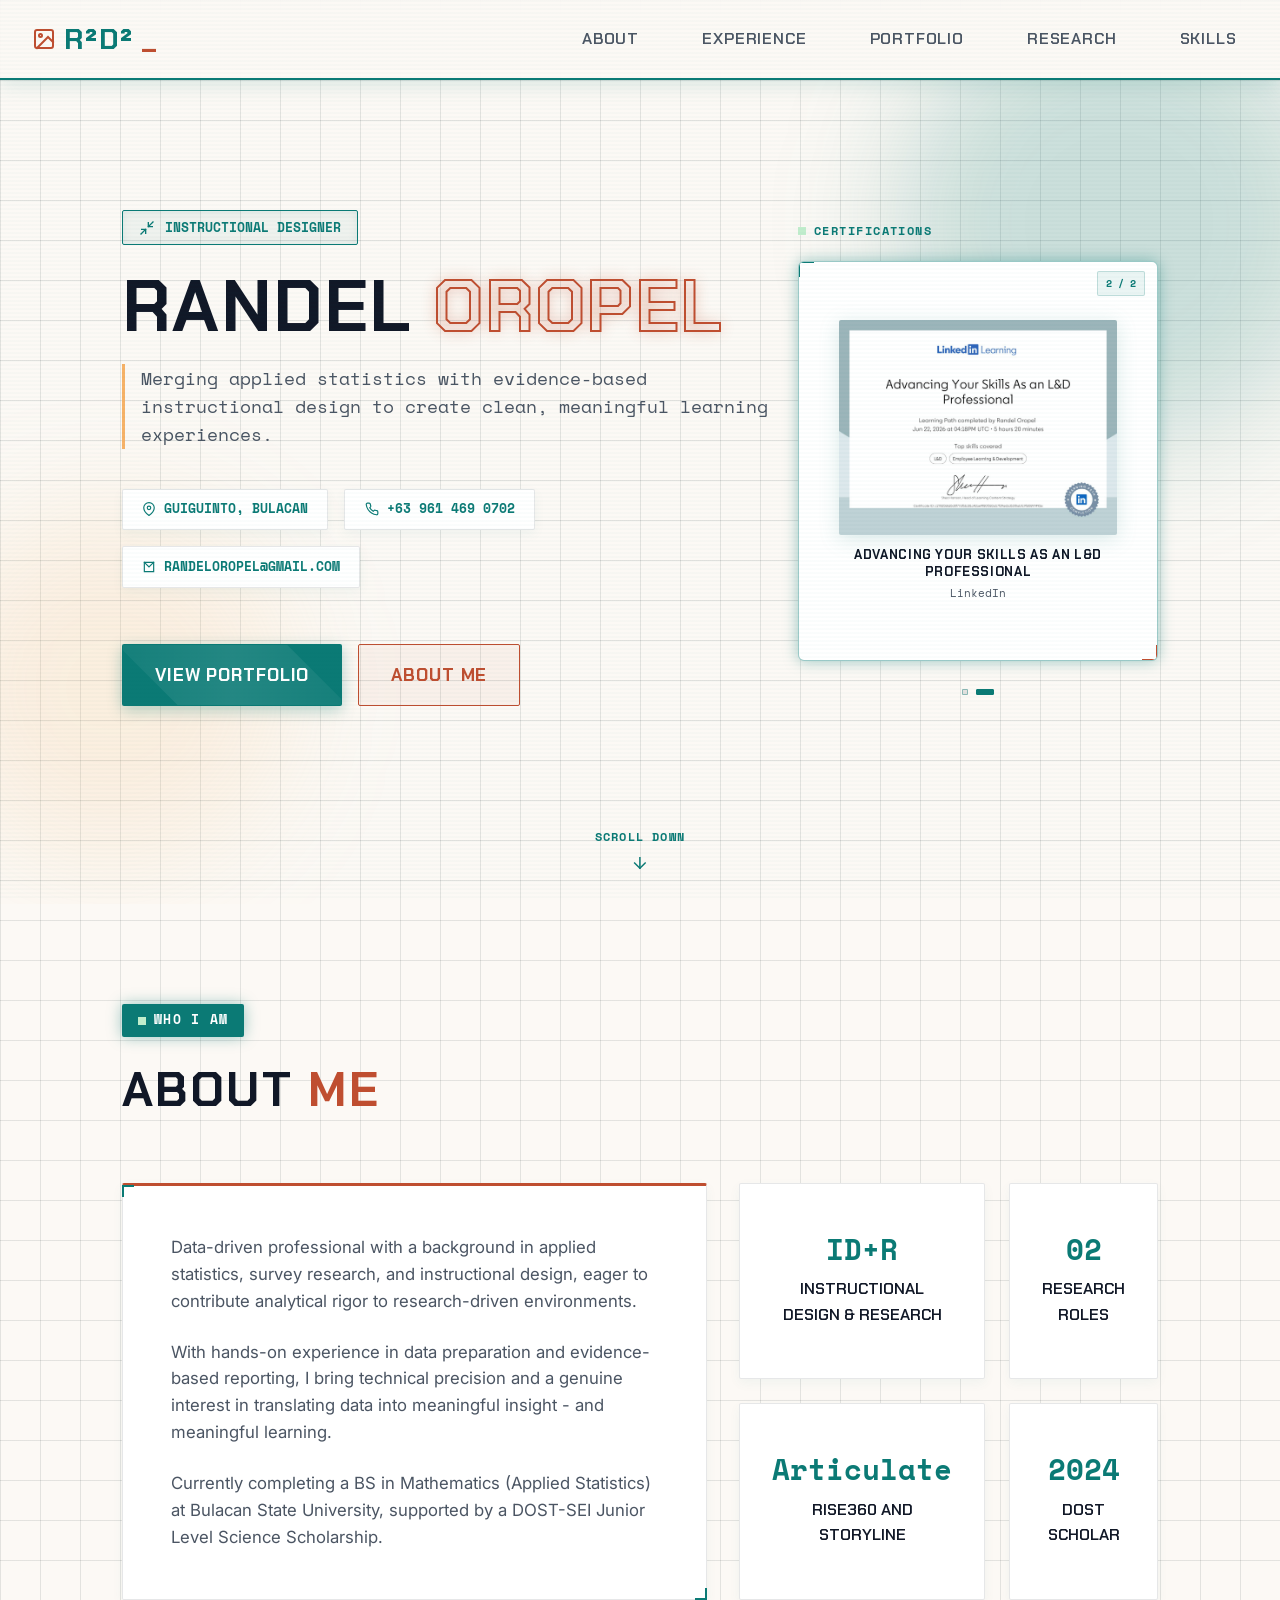
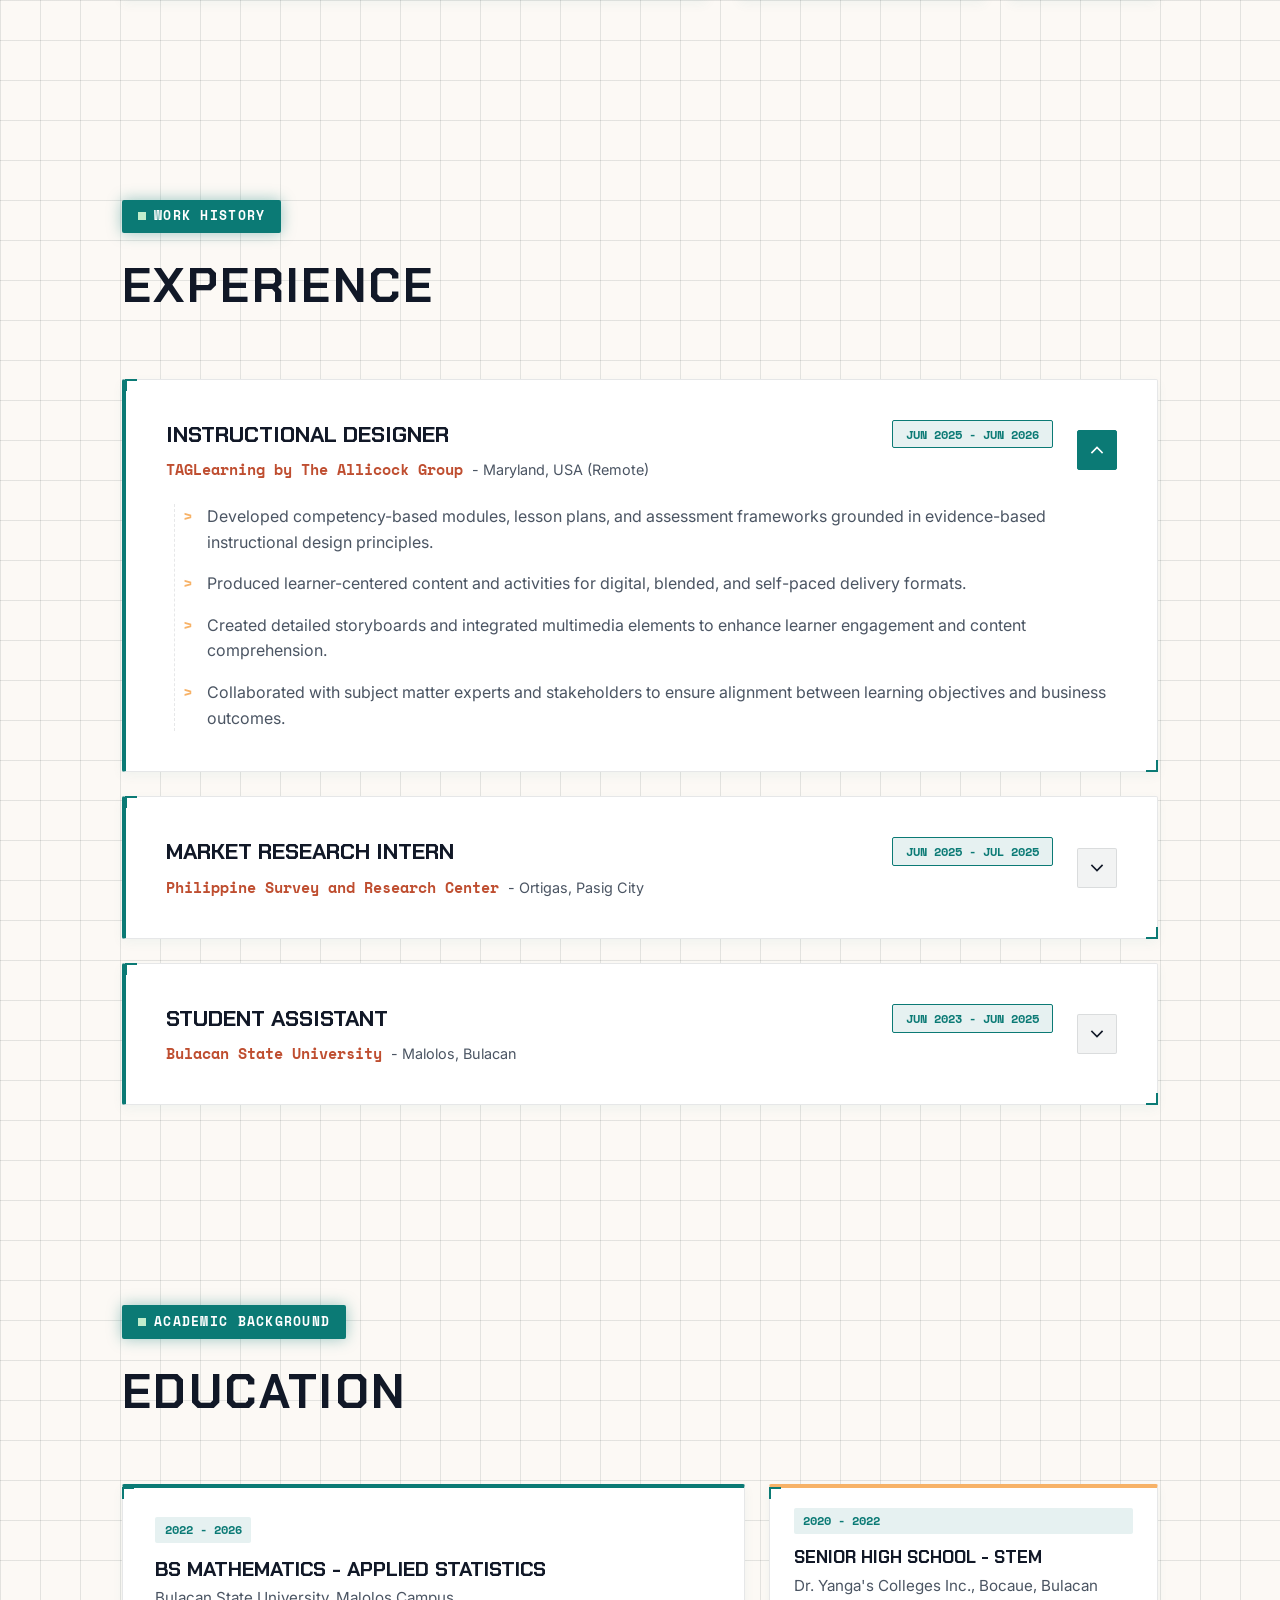
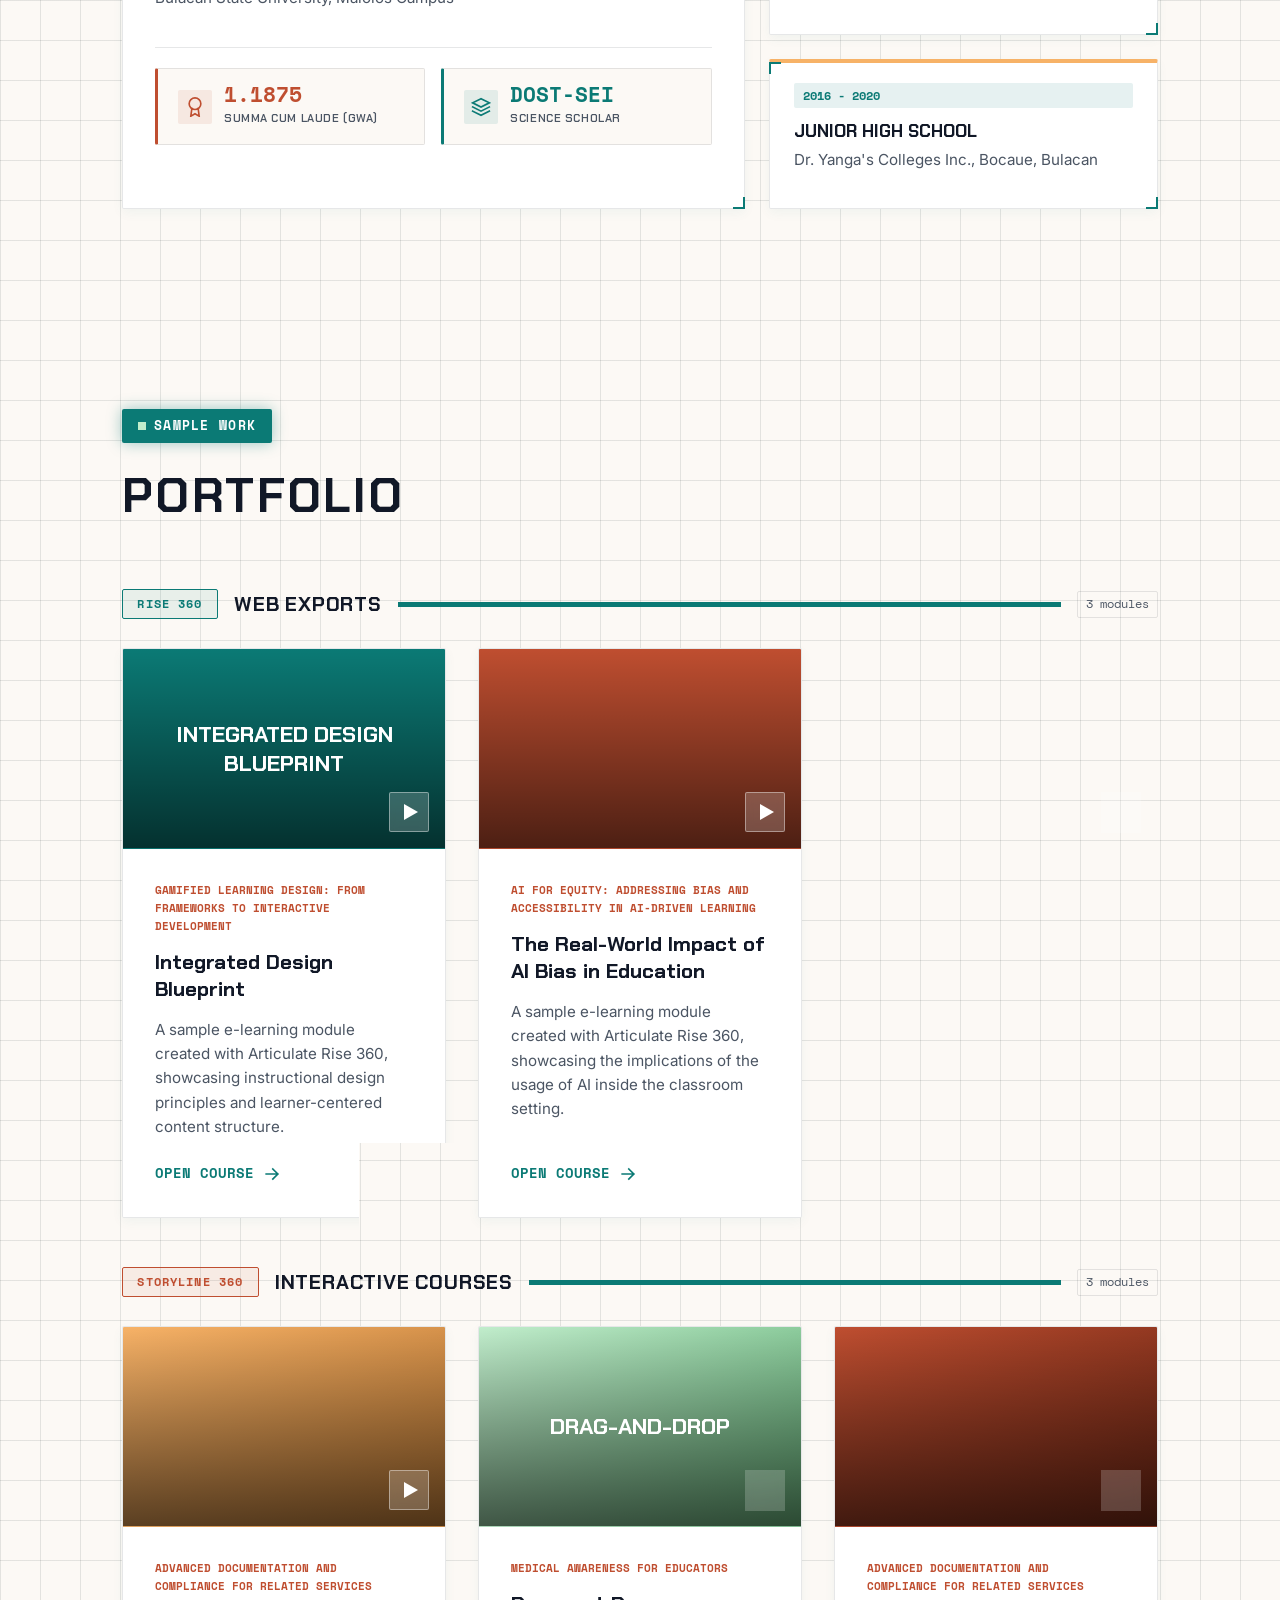
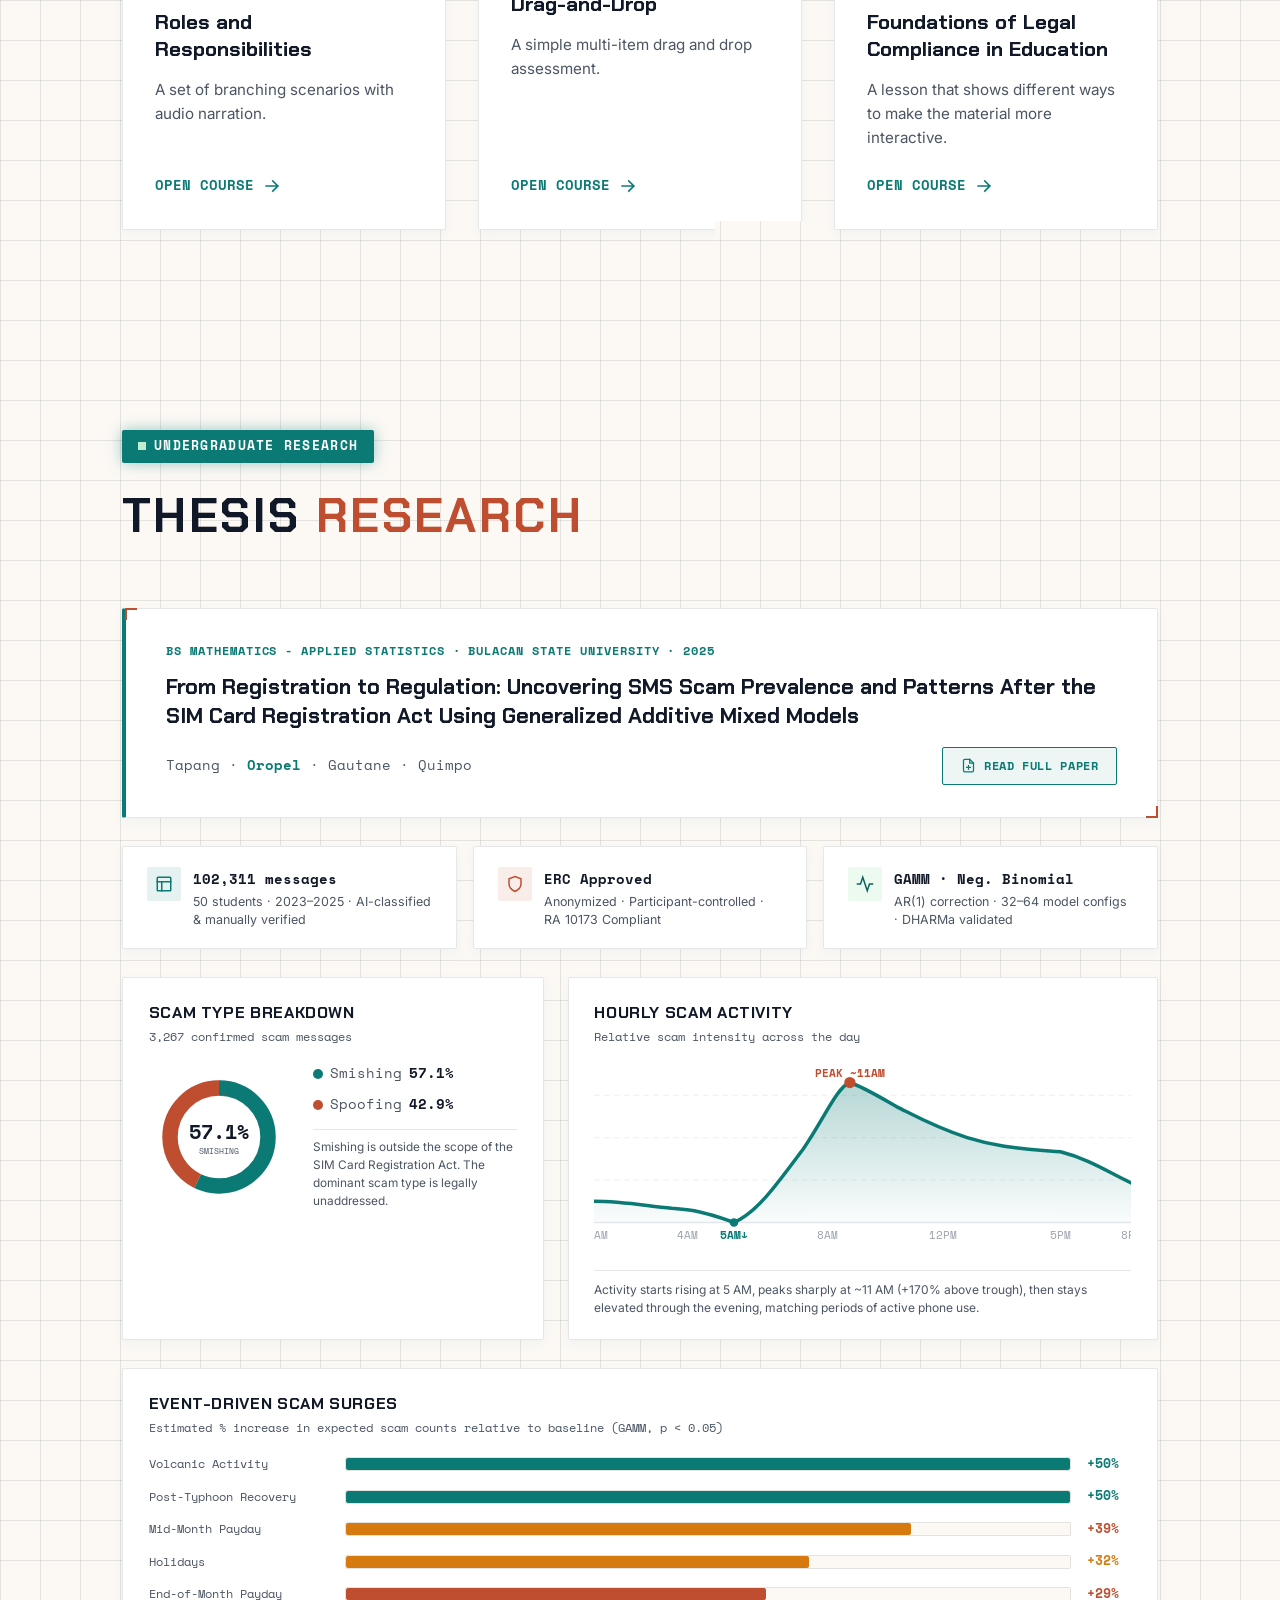
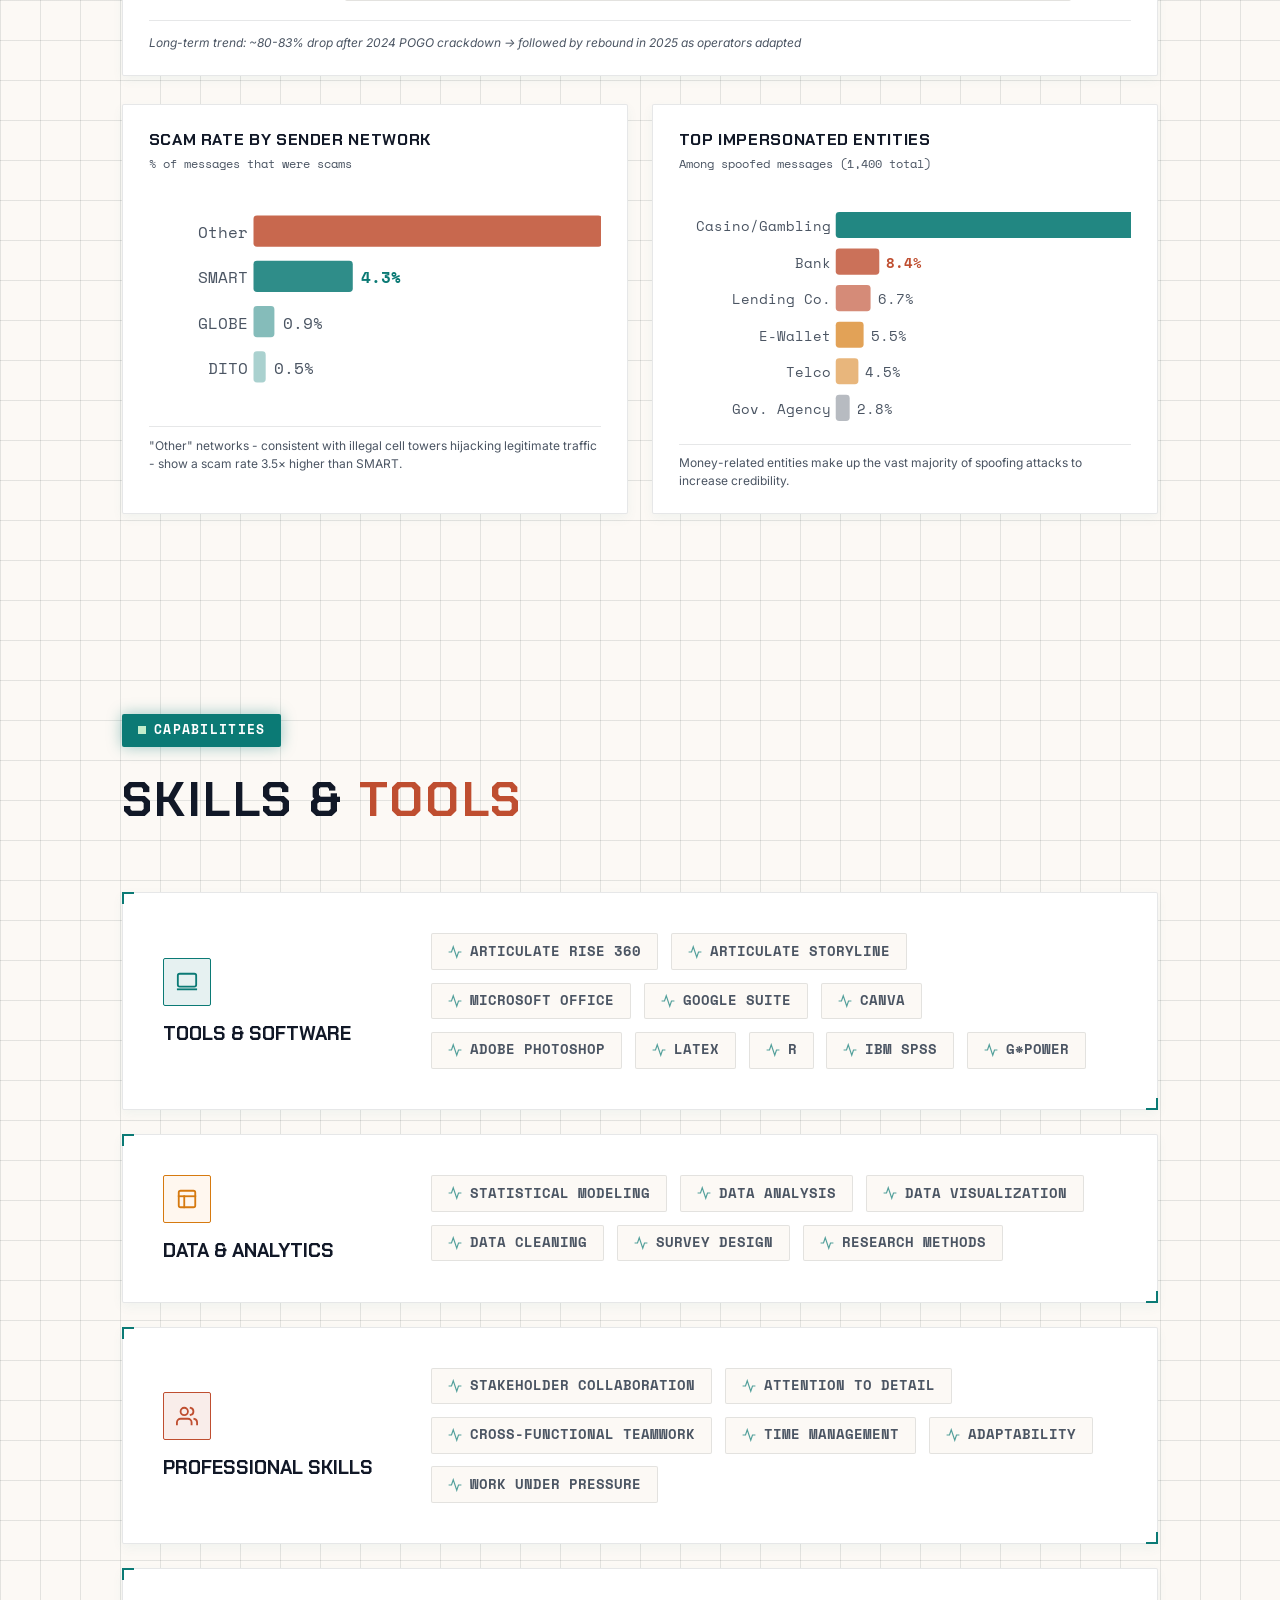
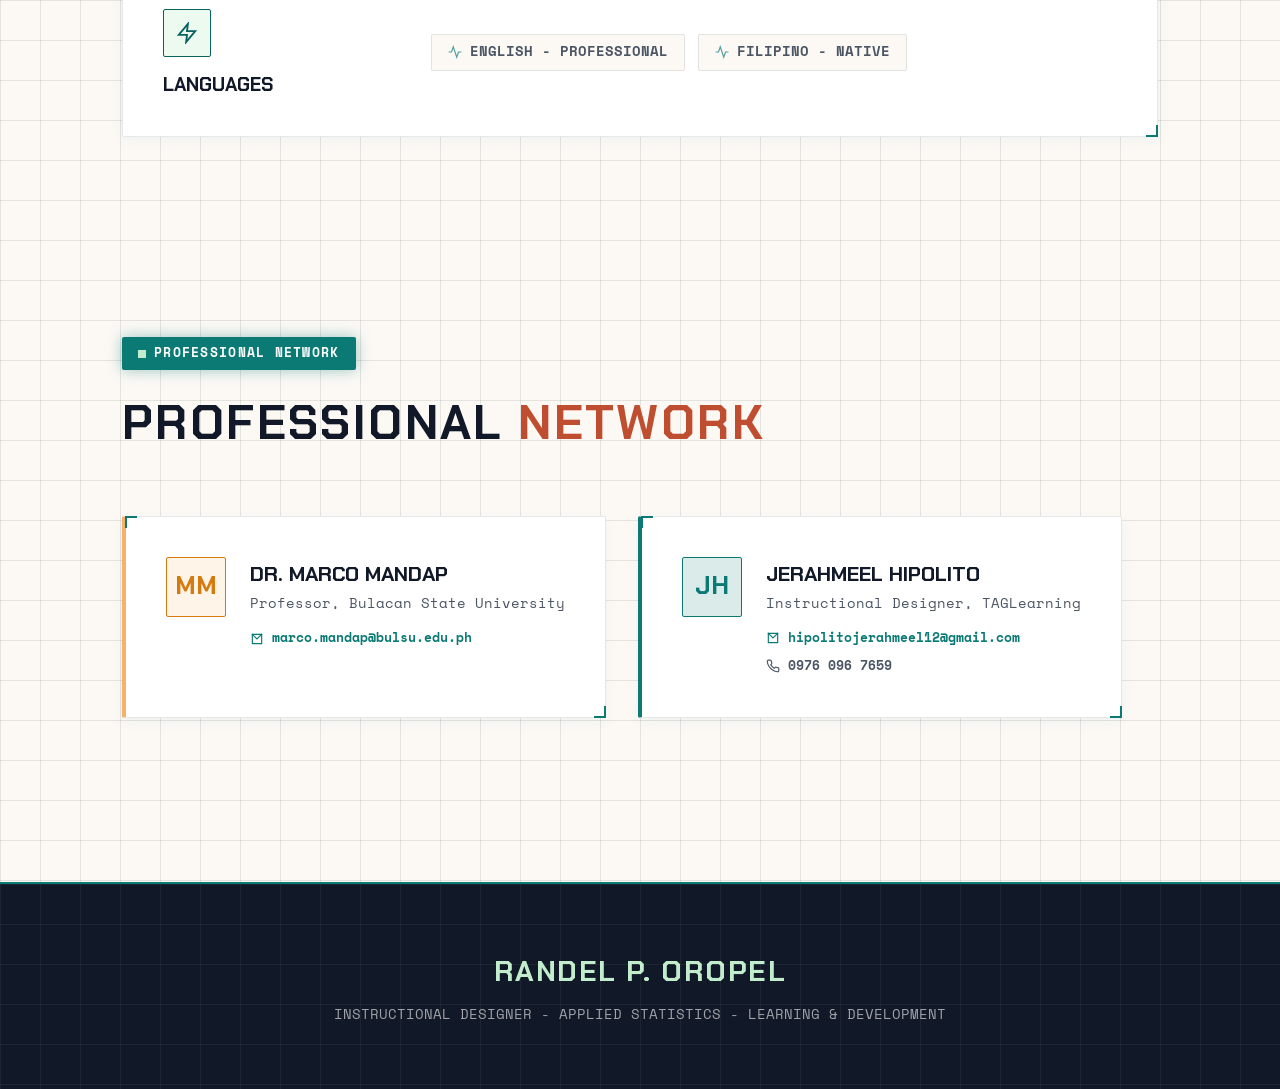
==== commit 50a6af4b: "Update index.html" ====
--- a/index.html
+++ b/index.html
@@ -668,7 +668,7 @@
       position: relative;
       width: 100%;
       /* Height set by JS based on tallest slide */
-      min-height: 500px;
+      min-height: 400px;
       overflow: hidden;
       background: var(--surface);
       border: 1px solid var(--border);
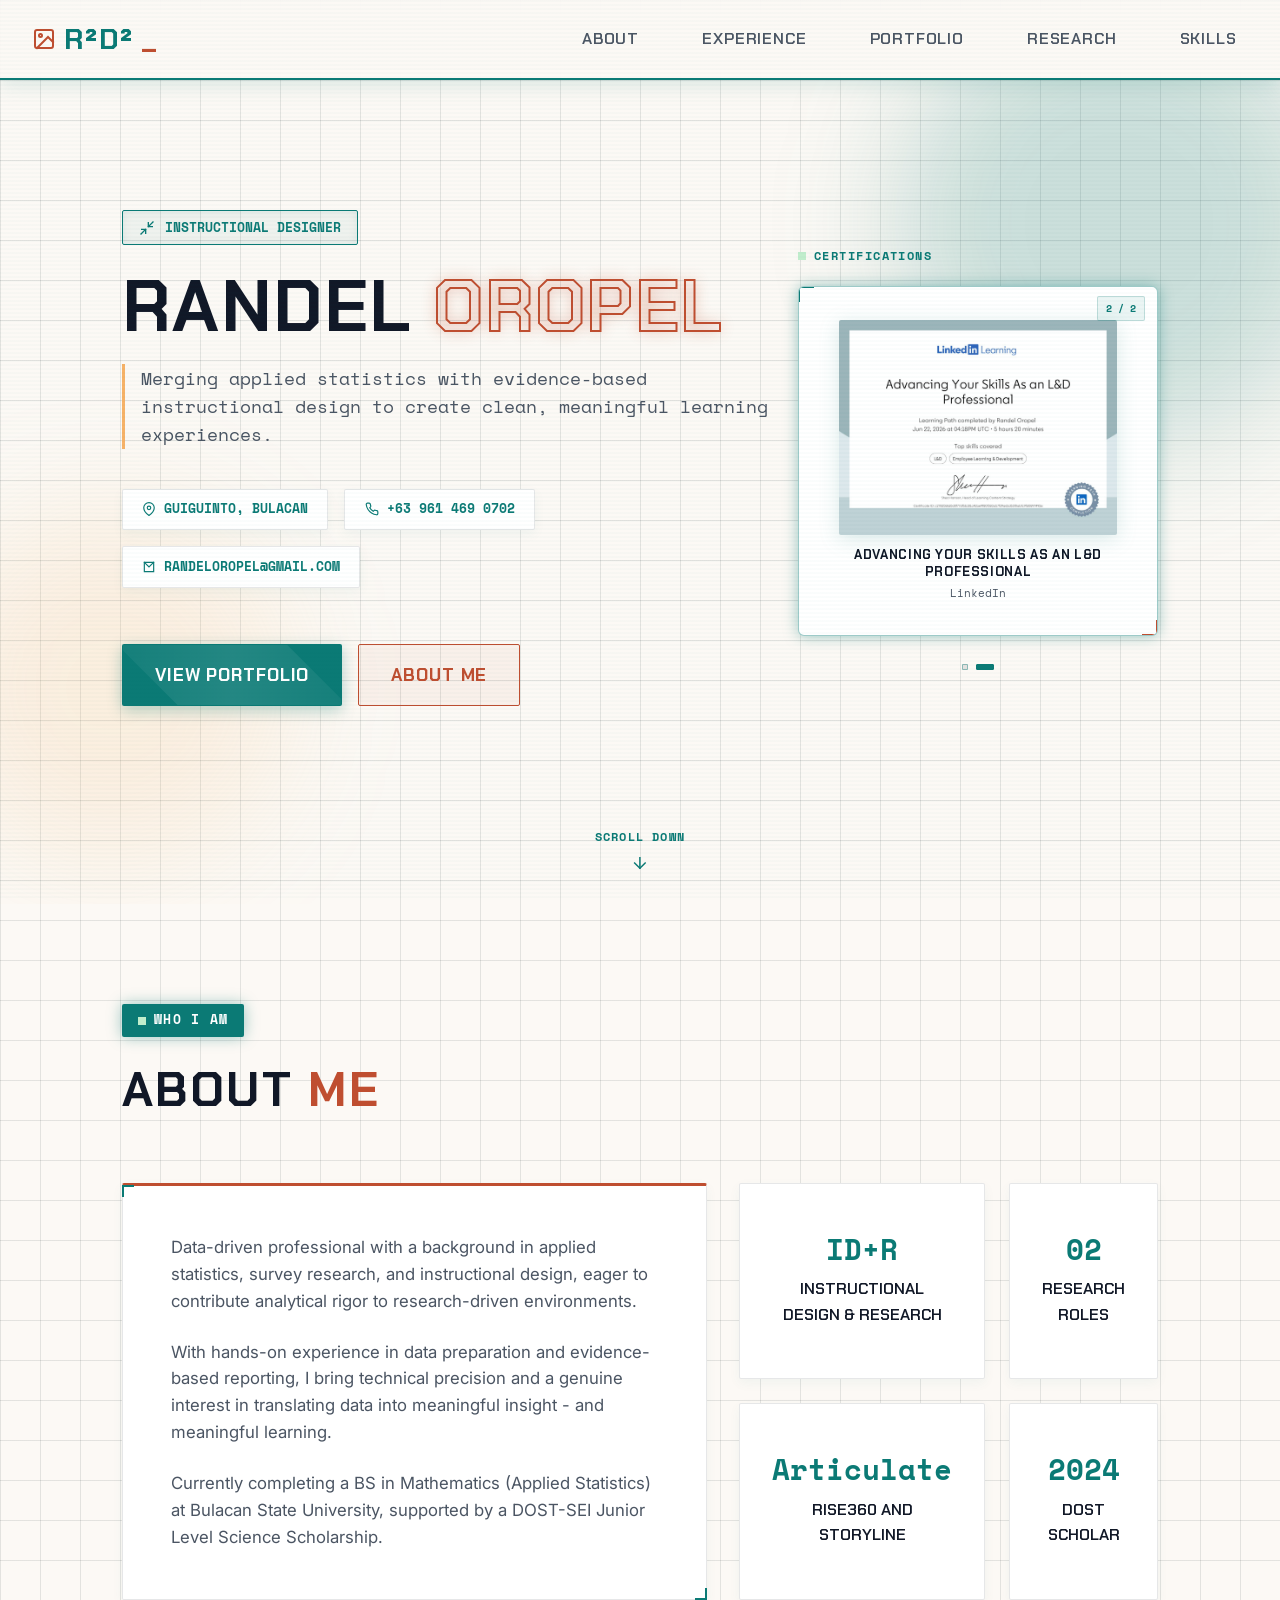
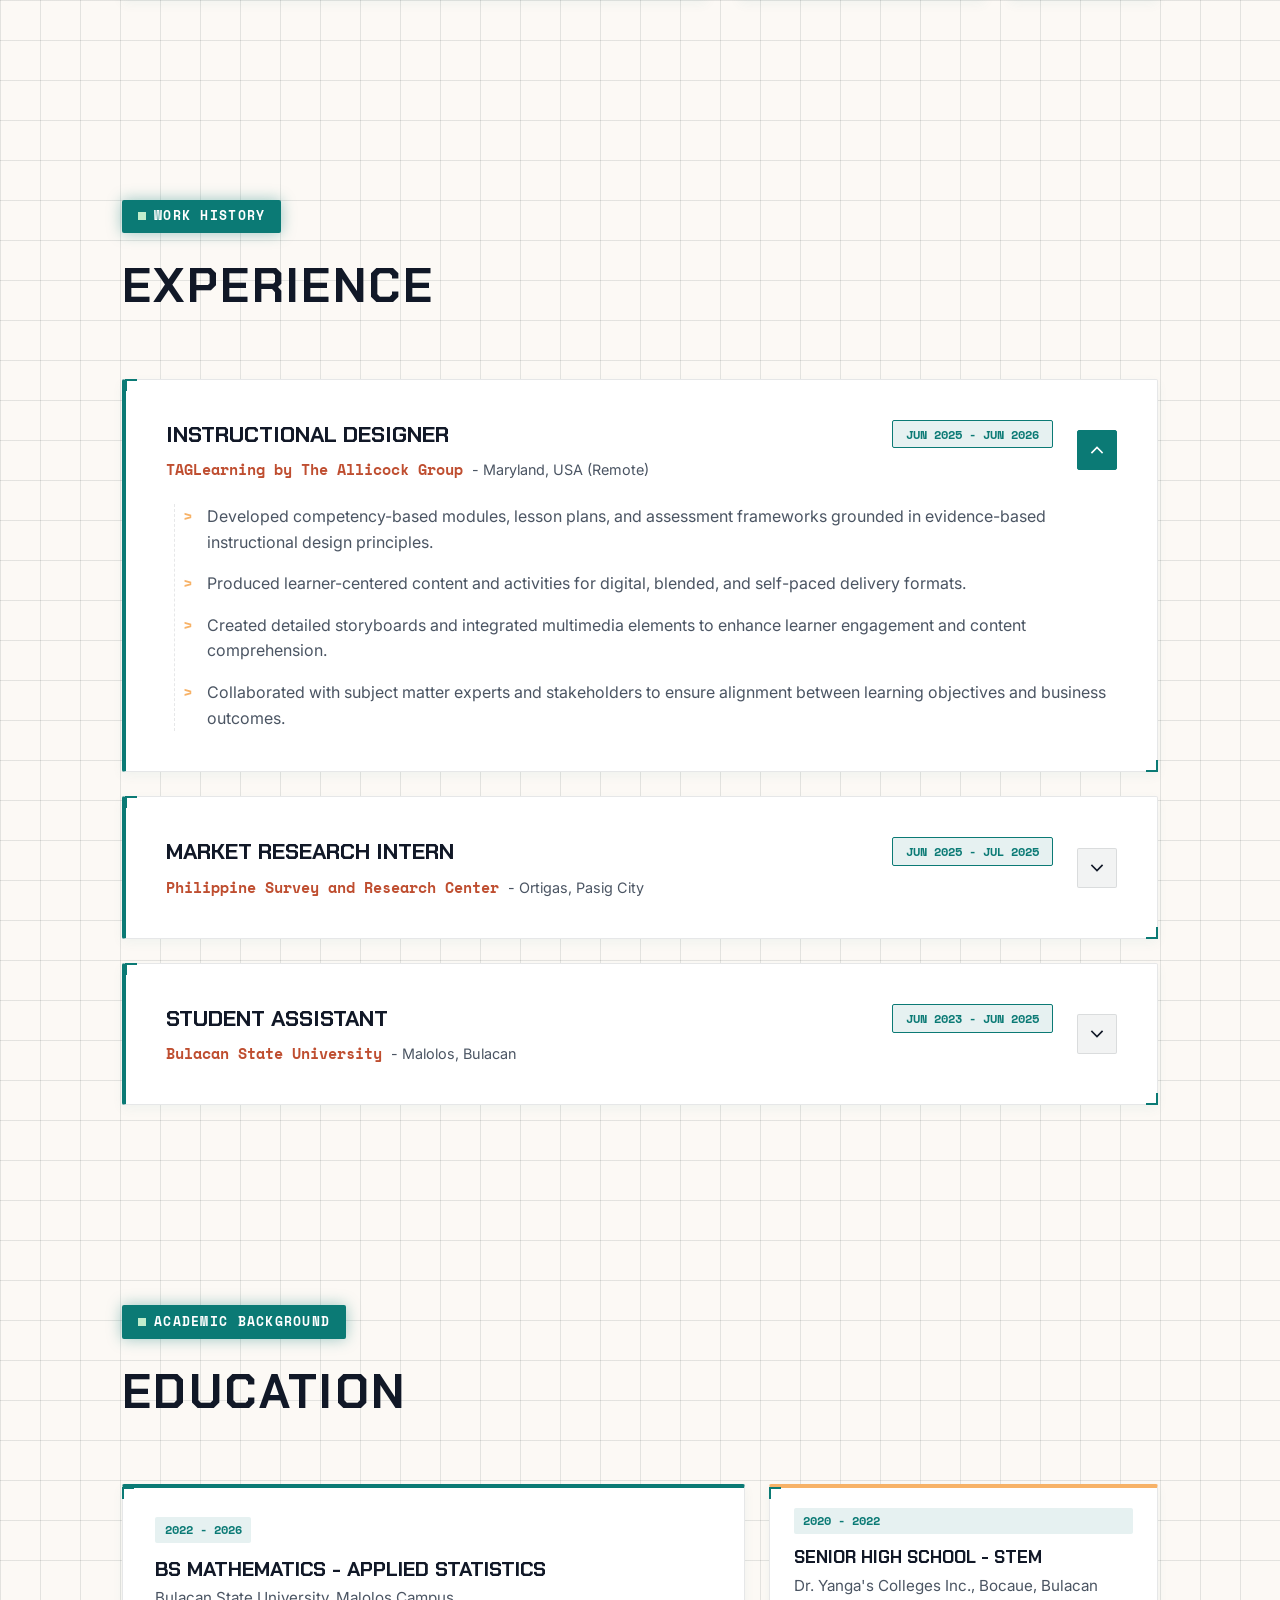
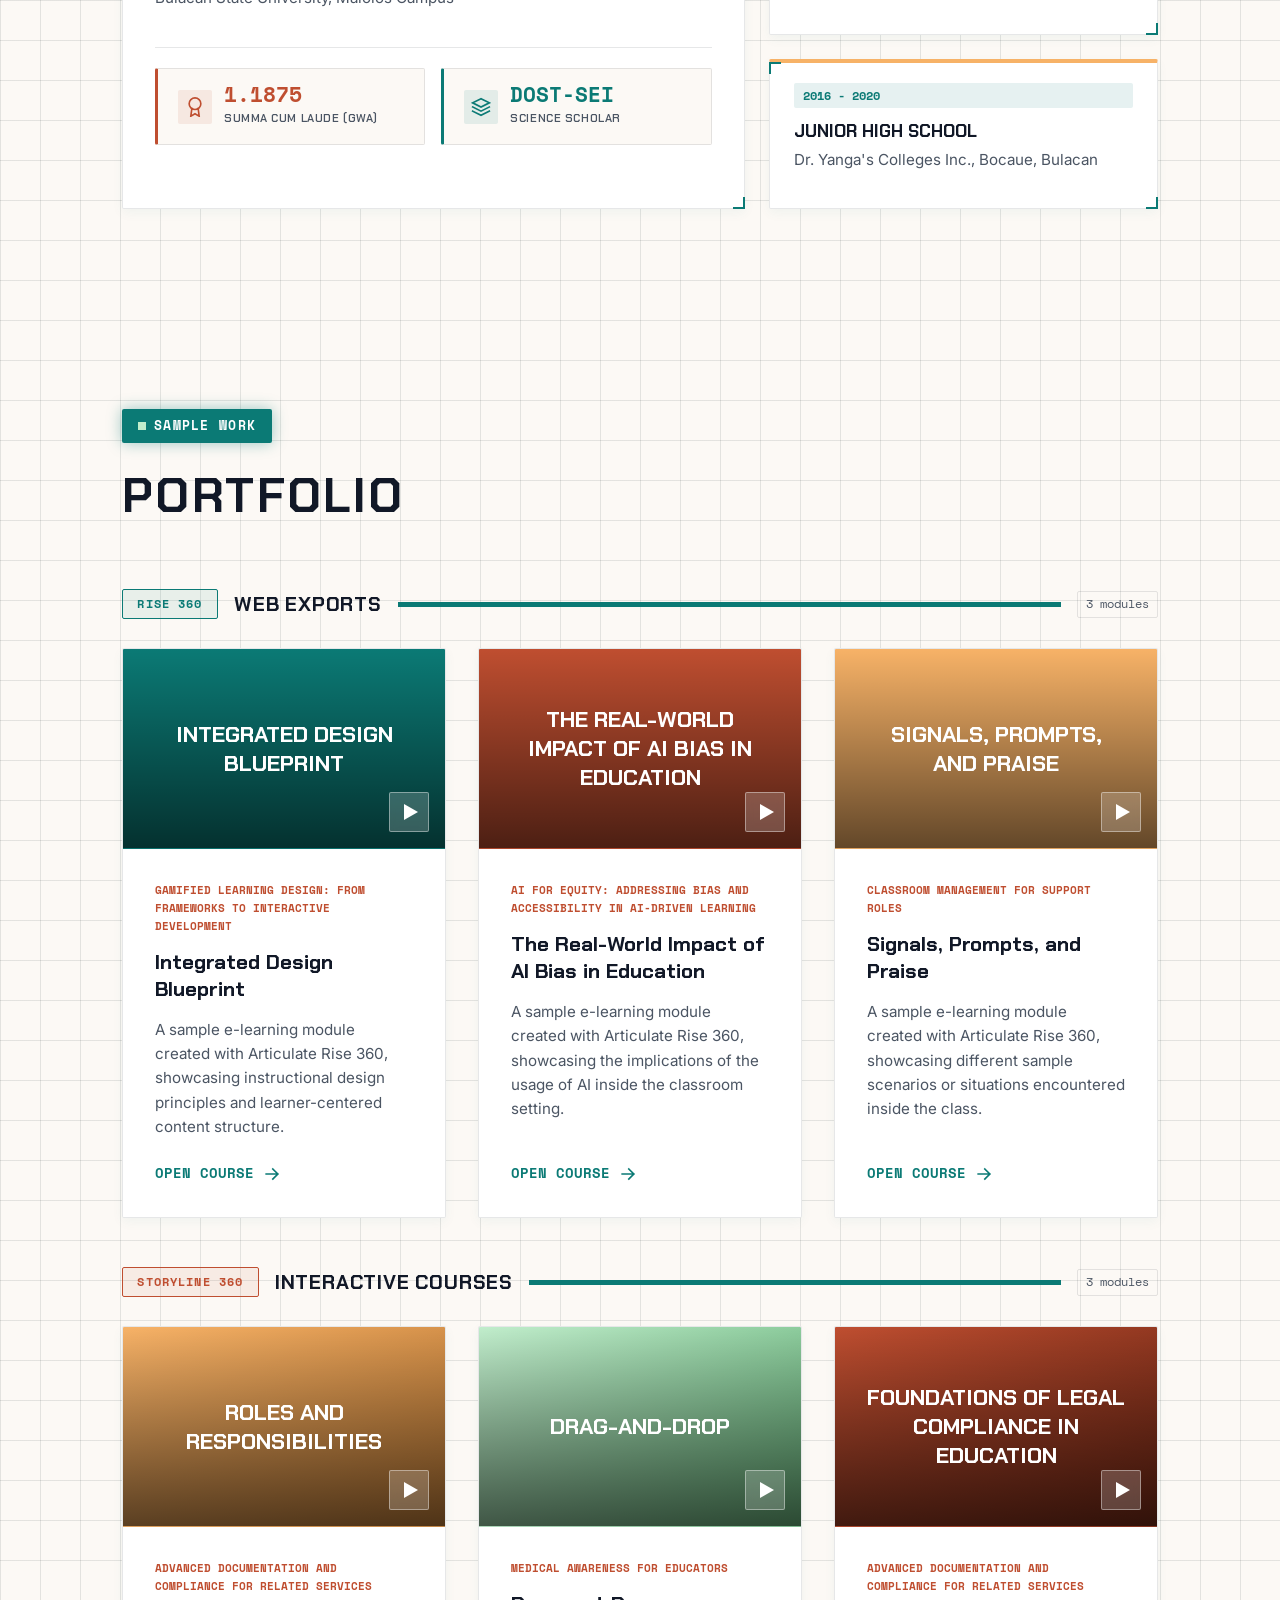
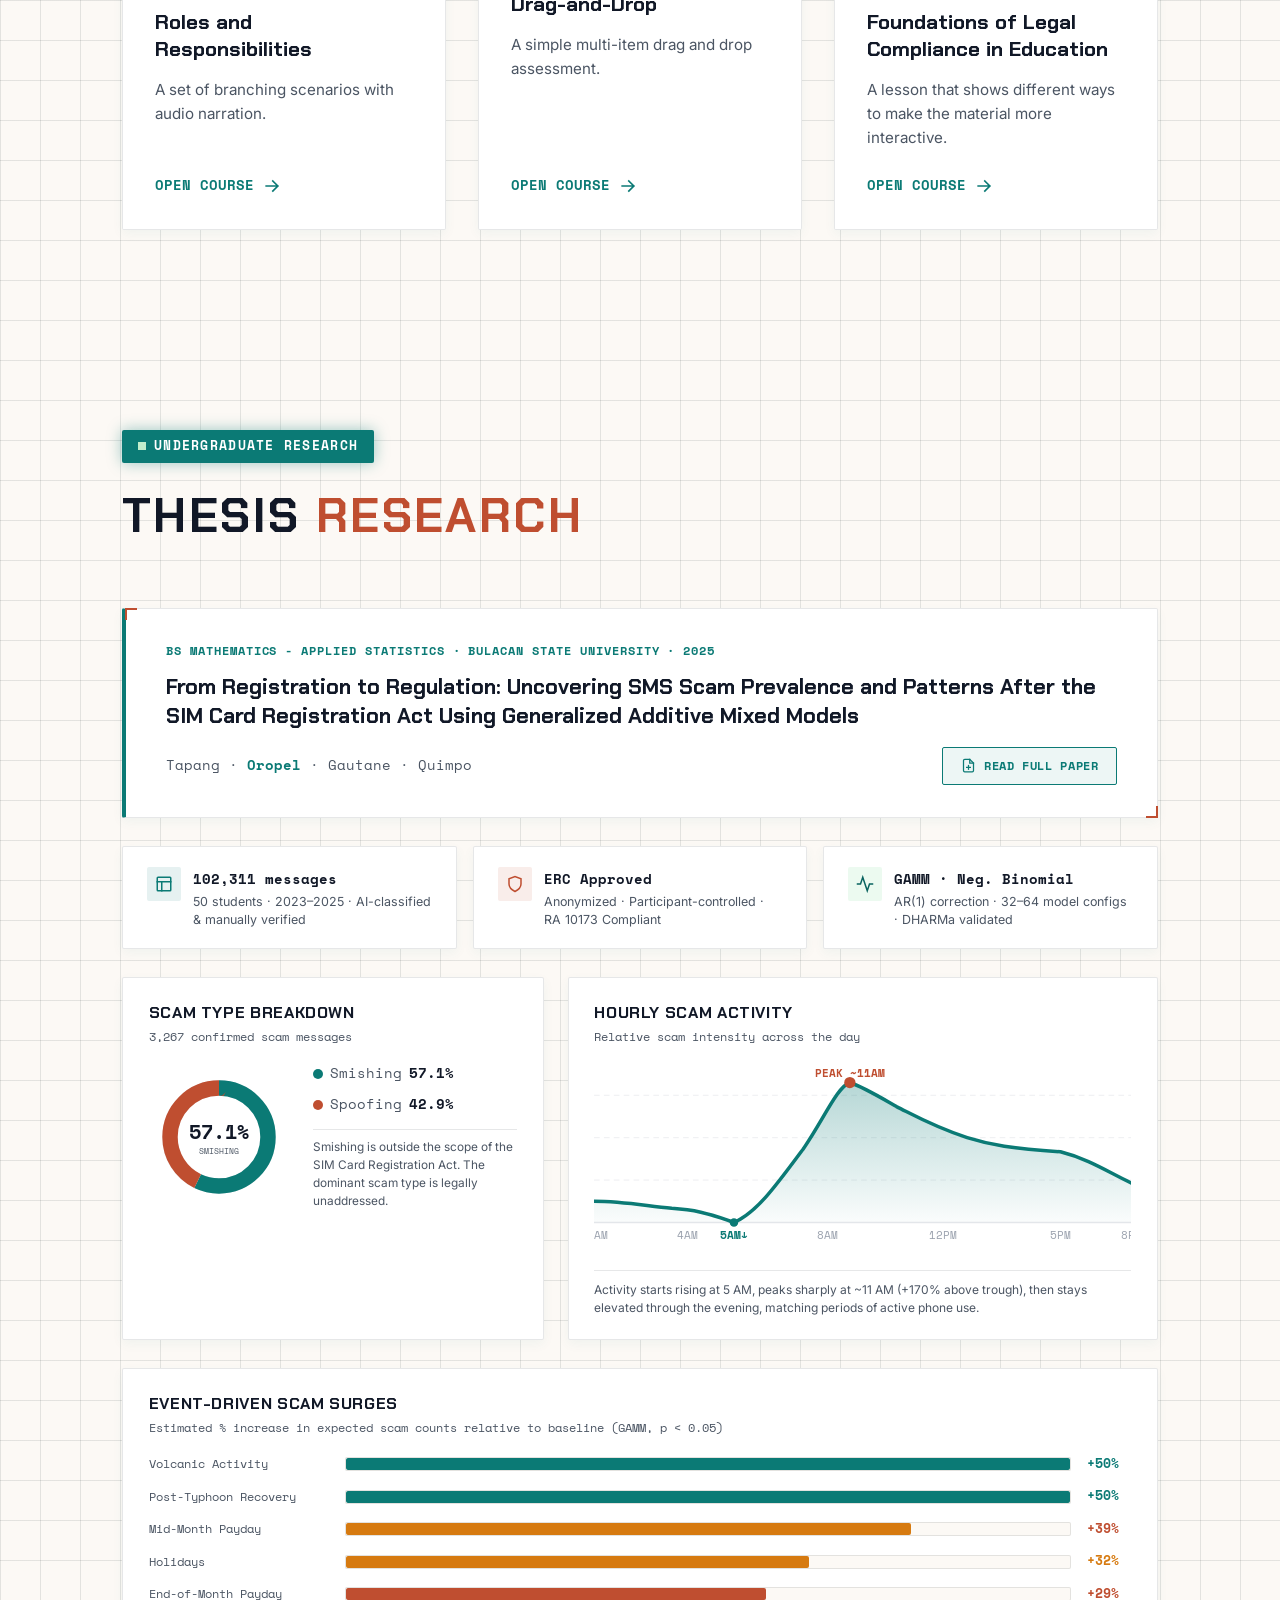
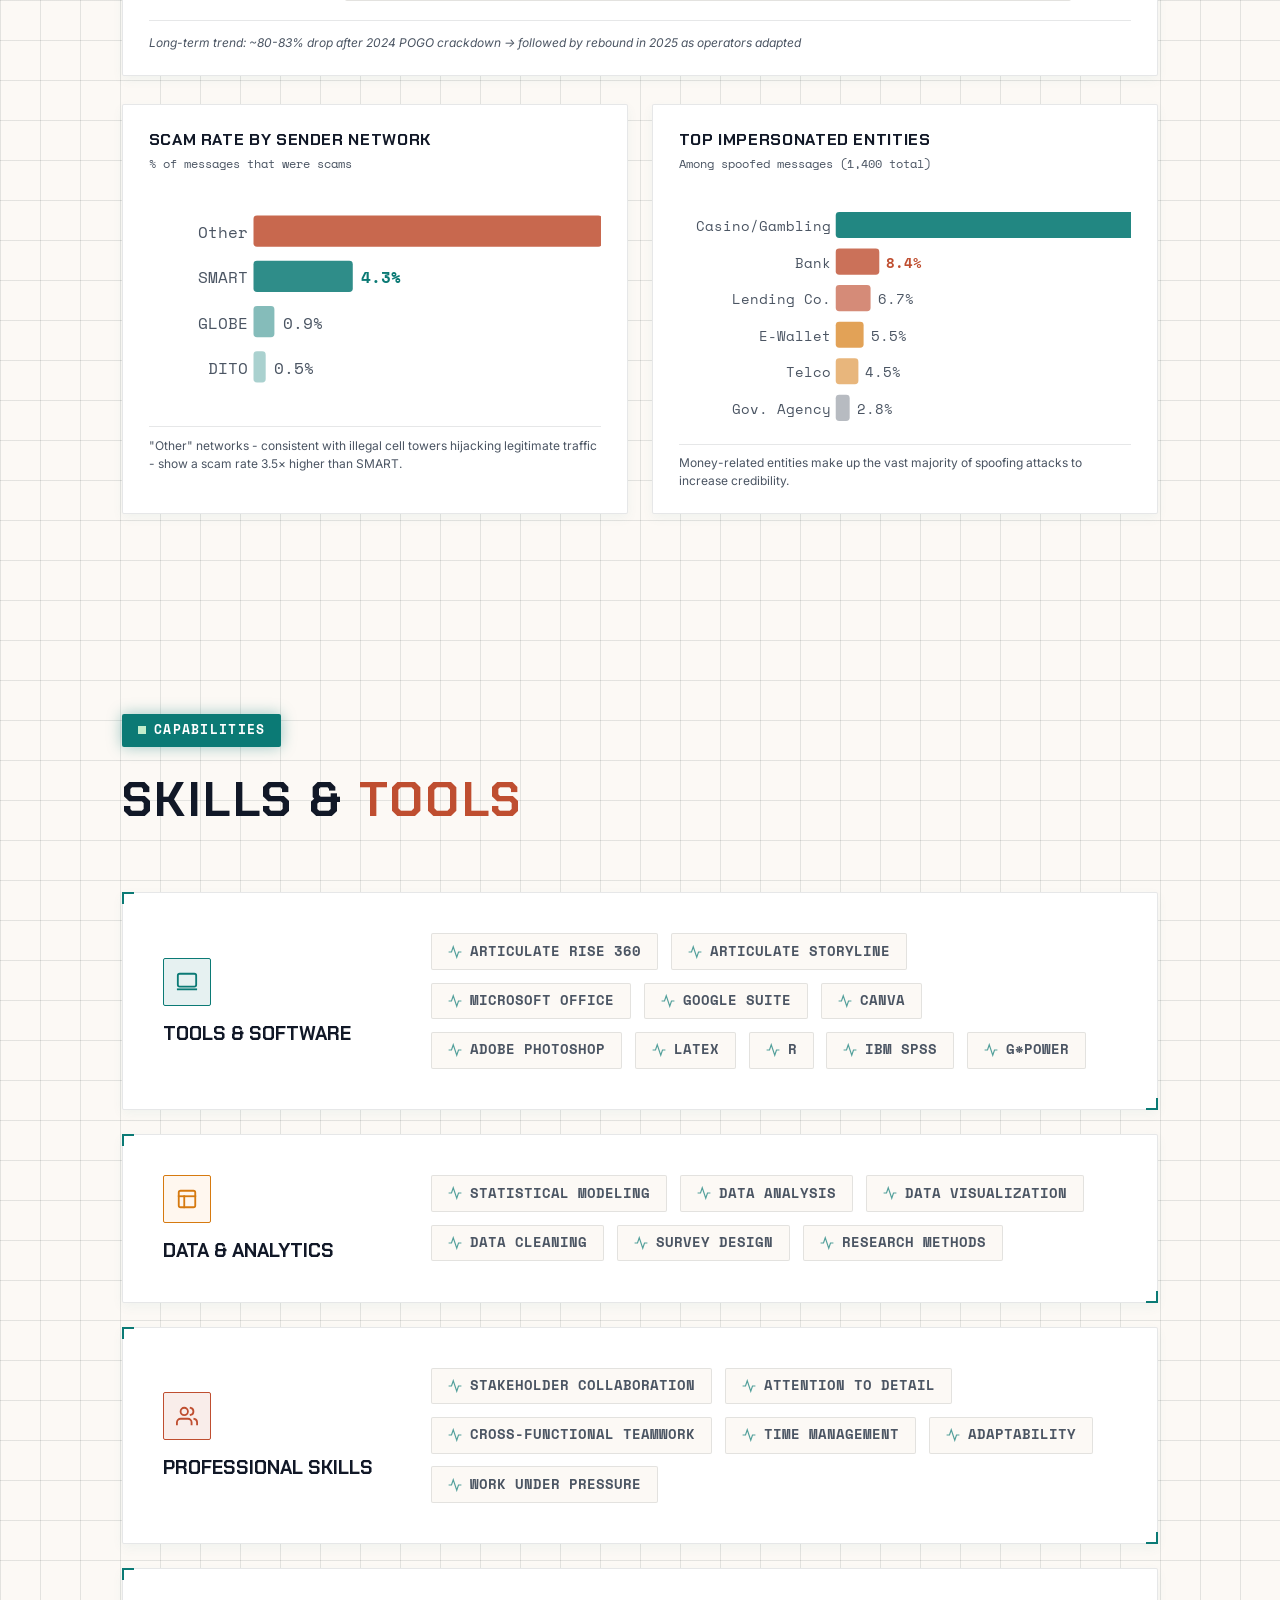
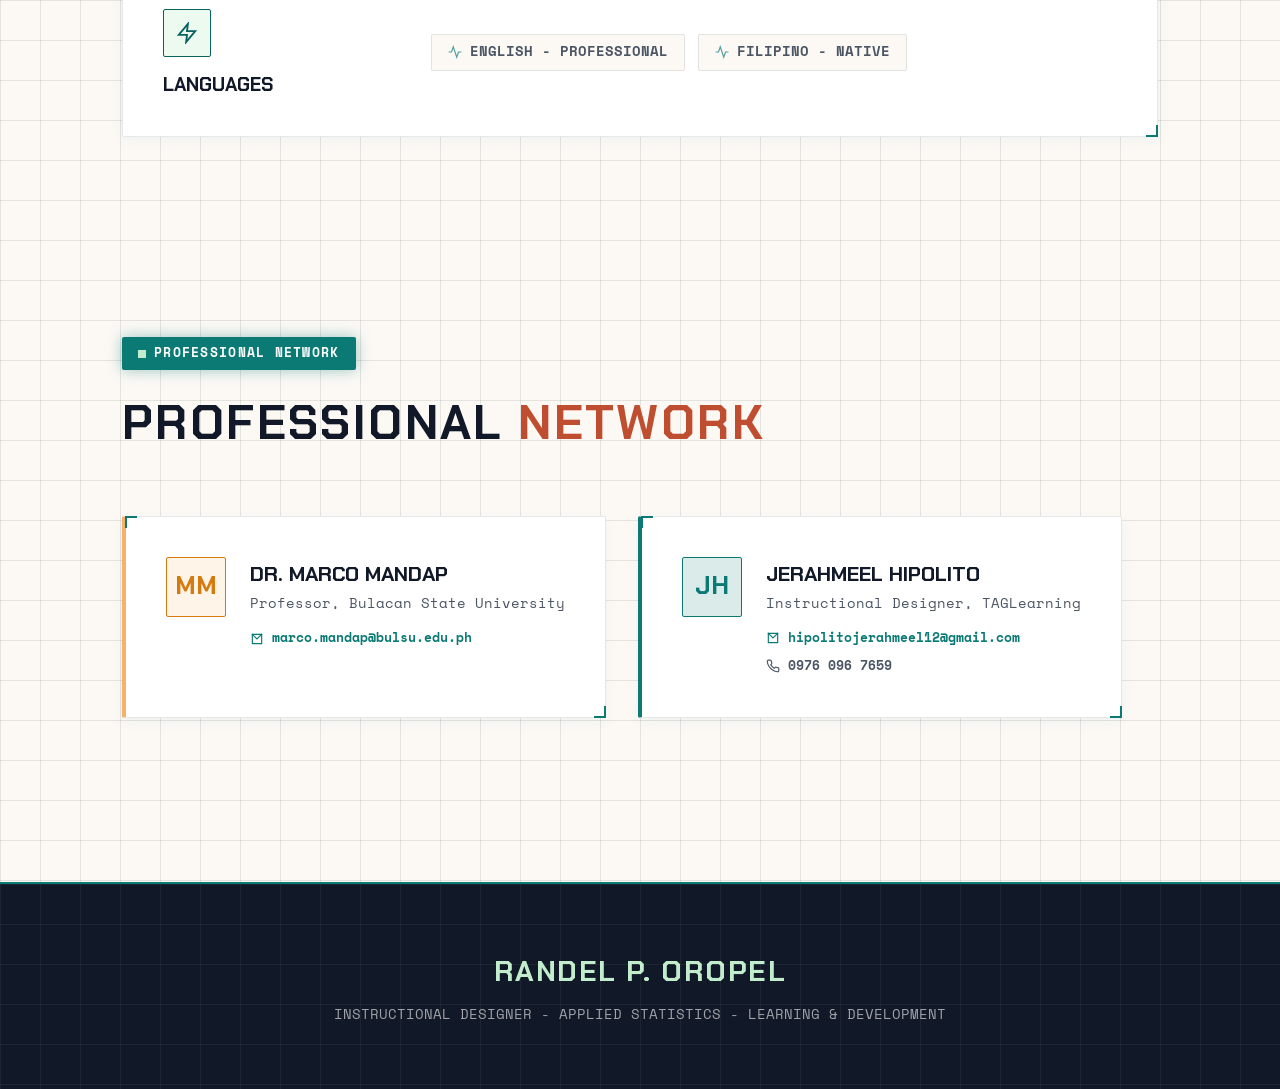
==== commit 1424beec: "Update index.html" ====
--- a/index.html
+++ b/index.html
@@ -668,7 +668,7 @@
       position: relative;
       width: 100%;
       /* Height set by JS based on tallest slide */
-      min-height: 400px;
+      min-height: 350px;
       overflow: hidden;
       background: var(--surface);
       border: 1px solid var(--border);
